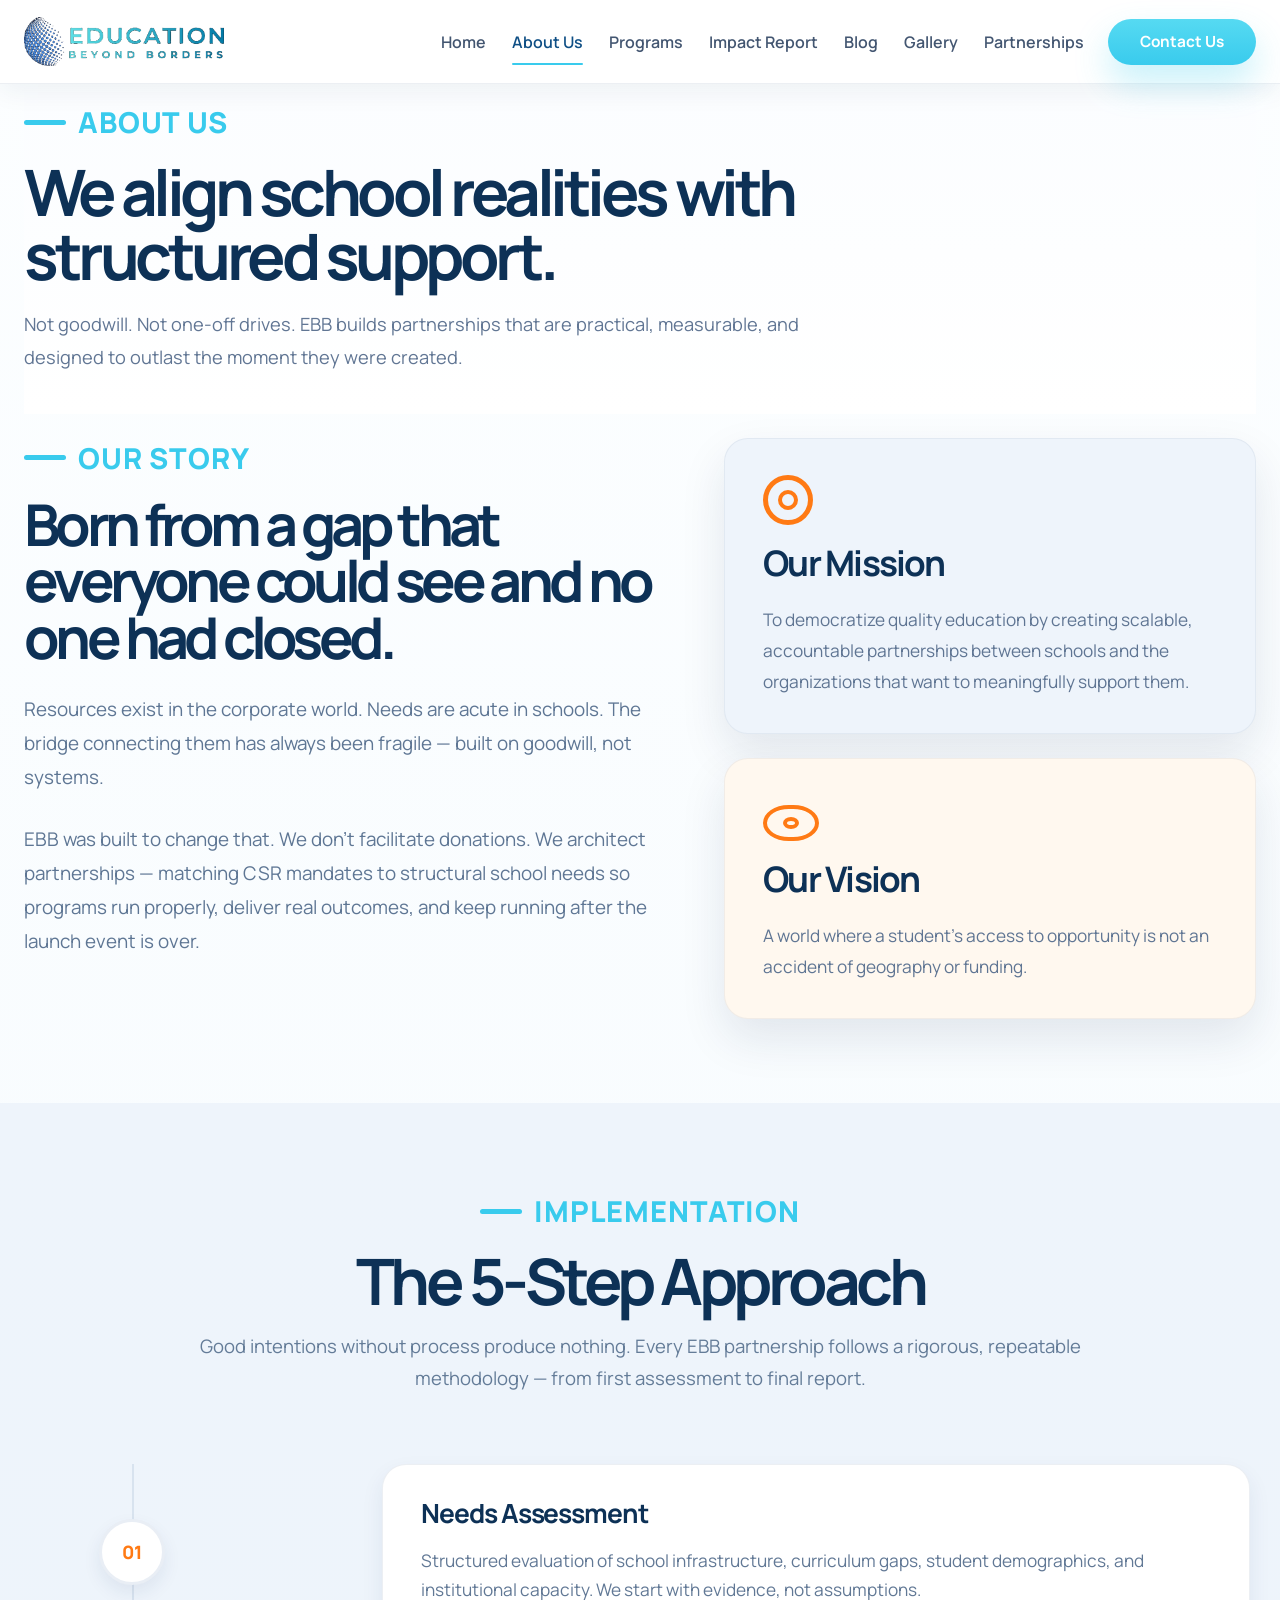
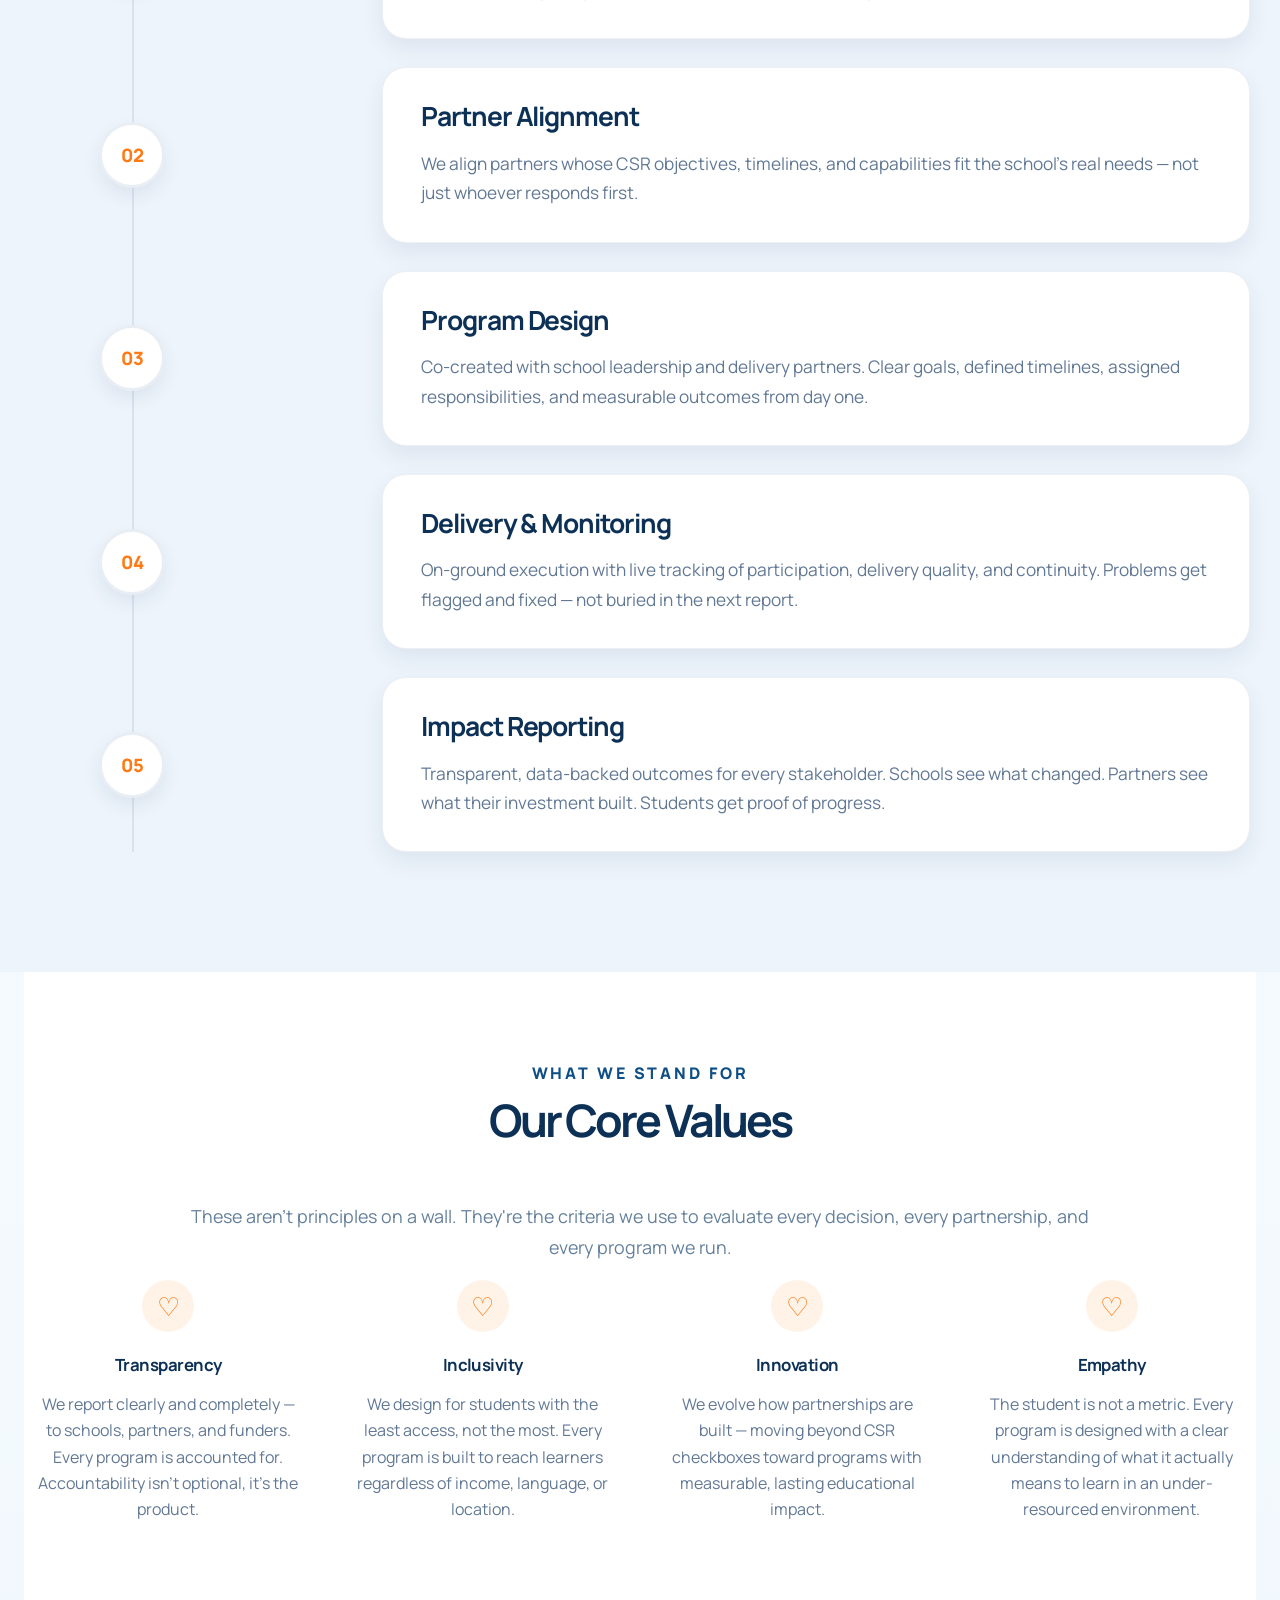
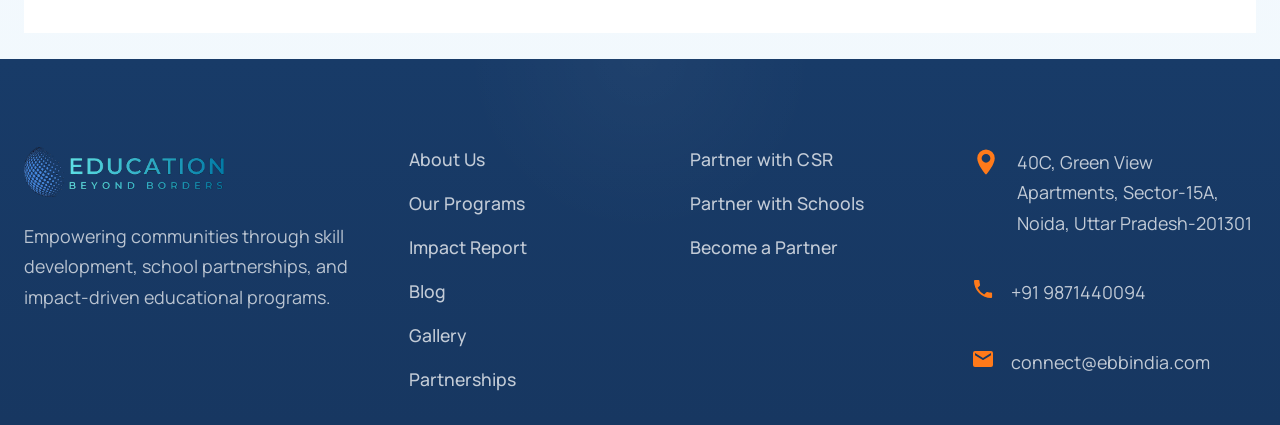
==== about.html @ a6e9b3ac "sixth changes" ====
<!DOCTYPE html>
<html lang="en">
  <head>
    <meta charset="UTF-8" />
    <meta name="viewport" content="width=device-width, initial-scale=1.0" />
    <title>About Us </title>
    <link rel="preconnect" href="https://fonts.gstatic.com" crossorigin />
    <link
      href="https://fonts.googleapis.com/css2?family=Manrope:wght@400;500;600;700;800&display=swap"
      rel="stylesheet"
    />
    <link rel="stylesheet" href="./styles.css" />
  </head>
  <body>
    <div class="page-shell">
      <header class="topbar">
        <a class="brand" href="./index.html" aria-label="Go to home">
          <div class="brand__logo" aria-label="Education Beyond Borders">
            <img class="brand__logo-image" src="./logo.png" alt="Education Beyond Borders logo" />
          </div>
        </a>

        <nav class="nav" aria-label="Main navigation">
          <a href="./index.html">Home</a>
          <a class="is-active" href="./about.html">About Us</a>
          <a href="./programs.html">Programs</a>
          <a href="./report.html">Impact Report</a>
          <a href="./blog.html">Blog</a>
          <a href="./gallery.html">Gallery</a>
          <a href="./partnerships.html">Partnerships</a>
        </nav>

        <a class="button button--primary button--small" href="./contact.html">Contact Us</a>

        <button class="menu-toggle" id="menuToggle" aria-label="Open menu">
          <span></span>
          <span></span>
          <span></span>
        </button>
      </header>

      <main>
        <section class="about-intro">
          <div class="about-intro__content">
            <div class="eyebrow">ABOUT US</div>
            <h1>We align school realities with structured support.</h1>
            <p>
              Not goodwill. Not one-off drives. EBB builds partnerships that are practical, measurable, and designed to outlast the moment they were created.
            </p>
          </div>
        </section>

        <section class="story-showcase section">
          <div class="story-showcase__grid">
            <div class="story-showcase__copy">
              <div class="eyebrow">OUR STORY</div>
              <h2>Born from a gap that everyone could see and no one had closed.</h2>
              <p>
                Resources exist in the corporate world. Needs are acute in schools. The bridge connecting them has always been fragile — built on goodwill, not systems.
              </p>
              <p>
                EBB was built to change that. We don't facilitate donations. We architect partnerships — matching CSR mandates to structural school needs so programs run properly, deliver real outcomes, and keep running after the launch event is over.
              </p>
            </div>

            <div class="story-showcase__cards">
              <article class="story-card story-card--blue">
                <div class="story-card__icon" aria-hidden="true">
                  <span></span>
                </div>
                <h3>Our Mission</h3>
                <p>
                  To democratize quality education by creating scalable, accountable partnerships between schools and the organizations that want to meaningfully support them.
                </p>
              </article>

              <article class="story-card story-card--cream">
                <div class="story-card__icon story-card__icon--eye" aria-hidden="true">
                  <span></span>
                </div>
                <h3>Our Vision</h3>
                <p>
                 A world where a student's access to opportunity is not an accident of geography or funding.
                </p>
              </article>
            </div>
          </div>
        </section>

        <section class="implementation section--soft">
          <div class="implementation__header">
            <div class="eyebrow">IMPLEMENTATION</div>
            <h2>The 5-Step Approach</h2>
            <p>
             Good intentions without process produce nothing. Every EBB partnership follows a rigorous, repeatable methodology — from first assessment to final report.
            </p>
          </div>

          <div class="implementation-timeline">
            <div class="implementation-timeline__line" aria-hidden="true"></div>

            <div class="implementation-step">
              <div class="implementation-step__marker">01</div>
              <article class="implementation-step__card">
                <h3>Needs Assessment</h3>
                <p>Structured evaluation of school infrastructure, curriculum gaps, student demographics, and institutional capacity. We start with evidence, not assumptions.</p>
              </article>
            </div>

            <div class="implementation-step">
              <div class="implementation-step__marker">02</div>
              <article class="implementation-step__card">
                <h3>Partner Alignment</h3>
                <p>We align partners whose CSR objectives, timelines, and capabilities fit the school's real needs — not just whoever responds first.</p>
              </article>
            </div>

            <div class="implementation-step">
              <div class="implementation-step__marker">03</div>
              <article class="implementation-step__card">
                <h3>Program Design</h3>
                <p>Co-created with school leadership and delivery partners. Clear goals, defined timelines, assigned responsibilities, and measurable outcomes from day one.</p>
              </article>
            </div>

            <div class="implementation-step">
              <div class="implementation-step__marker">04</div>
              <article class="implementation-step__card">
                <h3>Delivery & Monitoring</h3>
                <p>On-ground execution with live tracking of participation, delivery quality, and continuity. Problems get flagged and fixed — not buried in the next report.</p>
              </article>
            </div>

            <div class="implementation-step">
              <div class="implementation-step__marker">05</div>
              <article class="implementation-step__card">
                <h3>Impact Reporting</h3>
                <p>Transparent, data-backed outcomes for every stakeholder. Schools see what changed. Partners see what their investment built. Students get proof of progress.</p>
              </article>
            </div>
          </div>
        </section>

        <section class="core-values section">
          <div class="section-heading section-heading--center">
            <h1 class="core-values__eyebrow">What we stand for</h1>
            <h2>Our Core Values</h2>
            <p>
              These aren't principles on a wall. They're the criteria we use to evaluate every decision, every partnership, and every program we run.
            </p>
          </div>

          <div class="core-values__grid">
            <article class="core-value">
              <div class="core-value__icon">&#9825;</div>
              <h3>Transparency</h3>
              <p>We report clearly and completely — to schools, partners, and funders. Every program is accounted for. Accountability isn't optional, it's the product.</p>
            </article>
            <article class="core-value">
              <div class="core-value__icon">&#9825;</div>
              <h3>Inclusivity</h3>
              <p>We design for students with the least access, not the most. Every program is built to reach learners regardless of income, language, or location.</p>
            </article>
            <article class="core-value">
              <div class="core-value__icon">&#9825;</div>
              <h3>Innovation</h3>
              <p>We evolve how partnerships are built — moving beyond CSR checkboxes toward programs with measurable, lasting educational impact.</p>
            </article>
            <article class="core-value">
              <div class="core-value__icon">&#9825;</div>
              <h3>Empathy</h3>
              <p>The student is not a metric. Every program is designed with a clear understanding of what it actually means to learn in an under-resourced environment.</p>
            </article>
          </div>
        </section>
      </main>

      <footer class="footer">
        <div class="footer__grid">
          <div>
            <div class="brand brand--footer">
              <div class="brand__logo brand__logo--footer" aria-label="Education Beyond Borders">
                <img class="brand__logo-image brand__logo-image--footer" src="./logo.png" alt="Education Beyond Borders logo" />
              </div>
            </div>
            <p class="footer__copy">
              Empowering communities through skill development, school partnerships, and
              impact-driven educational programs.
            </p>
          </div>

          <div class="footer__links">
            <a href="./about.html">About Us</a>
            <a href="./programs.html">Our Programs</a>
            <a href="./report.html">Impact Report</a>
            <a href="./blog.html">Blog</a>
            <a href="./gallery.html">Gallery</a>
            <a href="./partnerships.html">Partnerships</a>
          </div>

          <div class="footer__links">
            <a href="./contact.html">Partner with CSR</a>
            <a href="./contact.html">Partner with Schools</a>
            <a href="./contact.html">Become a Partner</a>
          </div>

          <div class="footer__contact">
            <div class="footer__contact-item">
              <img src="./icons/location.svg" alt="" aria-hidden="true" />
              <span>40C, Green View Apartments, Sector-15A, Noida, Uttar Pradesh-201301</span>
            </div>
            <div class="footer__contact-item">
              <img src="./icons/phone.svg" alt="" aria-hidden="true" />
              <span>+91 9871440094</span>
            </div>
            <div class="footer__contact-item">
              <img src="./icons/email.svg" alt="" aria-hidden="true" />
              <span>connect@ebbindia.com</span>
            </div>
          </div>
        </div>
      </footer>
    </div>

    <script src="./script.js"></script>
  </body>
</html>
---- styles.css ----
:root {
  --navy: #0f4f85;
  --navy-deep: #072d4f;
  --navy-soft: #2f6fa4;
  --orange: #39cbed;
  --orange-deep: #169ed7;
  --surface: #ffffff;
  --surface-soft: #f1f8fd;
  --surface-muted: #e9f4fb;
  --text: #0d3156;
  --text-soft: #64809c;
  --border: rgba(15, 79, 133, 0.12);
  --shadow: 0 24px 60px rgba(7, 45, 79, 0.14);
  --radius-xl: 34px;
  --radius-lg: 26px;
  --radius-md: 18px;
  --container: min(1480px, calc(100vw - 48px));
}

* {
  box-sizing: border-box;
}

html {
  scroll-behavior: smooth;
  scroll-padding-top: 104px;
}

body {
  margin: 0;
  padding-top: 92px;
  font-family: "Manrope", sans-serif;
  color: var(--text);
  background: linear-gradient(180deg, #fcfeff 0%, #f1f8fd 100%);
}

a {
  color: inherit;
  text-decoration: none;
}

img {
  display: block;
  max-width: 100%;
}

.page-shell {
  overflow: hidden;
}

.intro-loader {
  position: fixed;
  inset: 0;
  z-index: 30;
  display: grid;
  place-items: center;
  background: black;
  transition:
    opacity 0.7s ease,
    visibility 0.7s ease;
}

.intro-loader.is-hidden {
  opacity: 0;
  visibility: hidden;
}

.intro-loader__content {
  display: grid;
  place-items: center;
}

.intro-loader__logo {
  display: flex;
  align-items: center;
  justify-content: center;
  width: min(84vw, 200px);
}

.topbar {
  position: fixed;
  top: 0;
  left: 0;
  transform: none;
  z-index: 20;
  width: 100%;
  min-height: 84px;
  padding: 0 max(24px, calc((100vw - 1480px) / 2));
  display: flex;
  align-items: center;
  justify-content: space-between;
  gap: 24px;
  background: rgba(255, 255, 255, 0.96);
  backdrop-filter: blur(14px);
  border-bottom: 1px solid rgba(24, 60, 107, 0.08);
  box-shadow: 0 8px 24px rgba(18, 44, 79, 0.06);
}

.brand {
  display: flex;
  align-items: center;
  gap: 12px;
  flex-shrink: 0;
}

.brand__logo {
  width: 200px;
  display: flex;
  align-items: center;
}

.brand__logo-image {
  width: 200px;
  height: auto;
  object-fit: contain;
}

.brand__logo-image--loader {
  width: min(80vw, 420px);
  max-width: 100%;
  filter: drop-shadow(0 18px 42px rgba(46, 124, 255, 0.16));
  animation: loaderLogo 1.6s ease-in-out infinite alternate;
}

.nav {
  display: flex;
  align-items: center;
  margin-left: auto;
  gap: 26px;
  font-weight: 600;
  color: #435671;
}

.nav a {
  position: relative;
  padding: 8px 0;
  transition:
    color 0.25s ease,
    transform 0.25s ease;
}

.nav a::after {
  content: "";
  position: absolute;
  left: 0;
  width: 100%;
  bottom: -4px;
  height: 2px;
  transform: scaleX(0);
  transform-origin: left;
  border-radius: 999px;
  background: var(--orange);
  transition: transform 0.25s ease;
}

.nav a:hover,
.nav a:focus-visible {
  color: var(--navy);
}

.nav a.is-active {
  color: var(--navy);
}

.nav a:hover::after,
.nav a:focus-visible::after,
.nav a.is-active::after {
  transform: scaleX(1);
}

.menu-toggle {
  display: none;
  width: 48px;
  height: 48px;
  padding: 0;
  border: 1px solid rgba(24, 60, 107, 0.1);
  border-radius: 14px;
  background: #fff;
}

.menu-toggle span {
  display: block;
  width: 20px;
  height: 2px;
  margin: 5px auto;
  background: var(--navy);
}

.button {
  display: inline-flex;
  align-items: center;
  justify-content: center;
  min-width: 230px;
  min-height: 70px;
  padding: 0 30px;
  border-radius: 999px;
  font-size: 1.05rem;
  font-weight: 700;
  transition:
    transform 0.25s ease,
    box-shadow 0.25s ease,
    background 0.25s ease,
    color 0.25s ease,
    border-color 0.25s ease;
}

.button:hover,
.button:focus-visible {
  transform: translateY(-2px);
}

.button--small {
  min-width: 148px;
  min-height: 46px;
  padding: 0 20px;
  font-size: 0.96rem;
}

.button--primary {
  color: #fff;
  background: linear-gradient(180deg, #56daf2, var(--orange));
  box-shadow: 0 18px 35px rgba(57, 203, 237, 0.28);
}

.button--primary:hover,
.button--primary:focus-visible {
  background: linear-gradient(180deg, #68e2f7, var(--orange-deep));
}

.button--ghost {
  color: #fff;
  border: 1px solid rgba(255, 255, 255, 0.38);
  background: rgba(255, 255, 255, 0.08);
  backdrop-filter: blur(10px);
}

.button--navy {
  color: #fff;
  background: linear-gradient(180deg, #13629f, #0a3b68);
  box-shadow: 0 18px 40px rgba(10, 59, 104, 0.2);
}

.button--outline {
  color: var(--navy);
  border: 1px solid rgba(24, 60, 107, 0.35);
  background: #fff;
}

.hero {
  position: relative;
  width: 100%;
  min-height: 590px;
  border-top: 1px solid var(--border);
}

.hero__backdrop,
.hero__overlay {
  position: absolute;
  inset: 0;
}

.hero__backdrop {
  background:
    linear-gradient(rgba(7, 17, 34, 0.38), rgba(7, 17, 34, 0.38)),
    url("https://images.unsplash.com/photo-1509062522246-3755977927d7?auto=format&fit=crop&w=1600&q=80")
      center/cover no-repeat;
  transform: scale(1.02);
}

.hero__overlay {
  background:
    linear-gradient(90deg, rgba(10, 24, 48, 0.68) 0%, rgba(10, 24, 48, 0.32) 42%, rgba(10, 24, 48, 0.12) 100%);
}

.hero__content {
  position: relative;
  z-index: 1;
  width: var(--container);
  margin: 0 auto;
  padding: 44px 0 58px;
  color: #fff;
}

.tag,
.eyebrow {
  display: inline-flex;
  align-items: center;
  gap: 12px;
  font-size: 0.98rem;
  font-weight: 800;
  letter-spacing: 0.03em;
}

.tag {
  margin-bottom: 28px;
  padding: 12px 20px;
  border-radius: 999px;
  color: #72e6ff;
  background: rgba(57, 203, 237, 0.14);
  border: 1px solid rgba(87, 214, 245, 0.34);
}

.hero h1 {
  max-width: 920px;
  margin: 0;
  font-size: clamp(3.8rem, 5vw, 6.5rem);
  line-height: 0.96;
  letter-spacing: -0.08em;
}

.hero h1 span {
  display: block;
  margin-top: 14px;
  color: var(--orange);
}

.hero__underline {
  width: min(660px, 75%);
  height: 7px;
  margin: 16px 0 26px;
  border-radius: 999px;
  background: linear-gradient(90deg, rgba(57, 203, 237, 0.95), rgba(57, 203, 237, 0.45));
}

.hero p {
  max-width: 1080px;
  margin: 0;
  font-size: clamp(1.28rem, 1.15vw, 1.5rem);
  line-height: 1.6;
  color: rgba(255, 255, 255, 0.9);
}

.hero__actions {
  display: flex;
  flex-wrap: wrap;
  gap: 18px;
  margin-top: 48px;
}

.section {
  width: var(--container);
  margin: 0 auto;
  padding: 90px 0;
}

.about {
  display: grid;
  grid-template-columns: minmax(0, 1.08fr) minmax(0, 1fr);
  gap: 80px;
  align-items: center;
}

.section__media {
  position: relative;
}

.section__media--about img {
  min-height: 550px;
  object-fit: cover;
  border-radius: 30px;
  box-shadow: var(--shadow);
}

.section__media--about::before {
  content: "";
  position: absolute;
  top: -18px;
  left: -12px;
  width: 180px;
  height: 180px;
  border-radius: 50%;
  background: radial-gradient(circle, rgba(255, 196, 73, 0.35) 0%, transparent 70%);
}

.floating-stat {
  position: absolute;
  right: -34px;
  bottom: -28px;
  display: flex;
  align-items: center;
  gap: 18px;
  min-width: 310px;
  padding: 26px 30px;
  border-radius: 24px;
  background: rgba(255, 255, 255, 0.94);
  box-shadow: 0 28px 60px rgba(15, 47, 89, 0.16);
}

.floating-stat__icon {
  width: 62px;
  height: 62px;
  display: grid;
  place-items: center;
  border-radius: 50%;
  background: var(--orange);
  color: #fff;
}

.floating-stat__icon svg,
.card__icon svg,
.cta__icon svg,
.footer__contact-item svg,
.footer__contact-item img,
.socials svg {
  width: 24px;
  height: 24px;
  fill: currentColor;
}

.footer__contact-item:first-child svg,
.footer__contact-item:first-child img {
  width: 30px;
  height: 30px;
}

.floating-stat strong {
  display: block;
  font-size: 2.35rem;
  font-weight: 800;
  letter-spacing: -0.05em;
}

.floating-stat span {
  display: block;
  font-size: 1.2rem;
  color: var(--text-soft);
  font-weight: 700;
}

.section__content h2,
.section-heading h2 {
  margin: 18px 0 24px;
  font-size: clamp(2.8rem, 3vw, 4.4rem);
  line-height: 1.05;
  letter-spacing: -0.07em;
}

.eyebrow {
  color: var(--orange);
}

.eyebrow::before {
  content: "";
  width: 42px;
  height: 5px;
  border-radius: 999px;
  background: var(--orange);
}

.section__content p,
.section-heading p,
.card p,
.footer__copy,
.footer__contact-item span {
  margin: 0;
  font-size: 1.12rem;
  line-height: 1.7;
  color: var(--text-soft);
}

.check-list {
  margin: 34px 0 28px;
  padding: 0;
  list-style: none;
  display: grid;
  gap: 22px;
}

.check-list li {
  position: relative;
  padding-left: 52px;
  font-size: 1.15rem;
  font-weight: 600;
  color: #364d6b;
}

.check-list li::before {
  content: "\2713";
  position: absolute;
  left: 0;
  top: -2px;
  width: 30px;
  height: 30px;
  display: grid;
  place-items: center;
  border-radius: 50%;
  border: 2px solid rgba(57, 203, 237, 0.85);
  color: var(--orange);
  font-size: 0.95rem;
}

.text-link {
  display: inline-flex;
  align-items: center;
  gap: 12px;
  margin-top: 8px;
  color: var(--navy);
  font-size: 1.1rem;
  font-weight: 800;
}

.text-link::after {
  content: "\2192";
  font-size: 1.35rem;
}

.section--soft {
  width: 100%;
  padding: 86px 0 96px;
  background:
    radial-gradient(circle at top left, rgba(57, 203, 237, 0.14), transparent 26%),
    radial-gradient(circle at right 18%, rgba(15, 79, 133, 0.1), transparent 24%),
    linear-gradient(180deg, #f4fbfe 0%, #eaf5fb 100%);
}

.section--soft > * {
  width: var(--container);
  margin-inline: auto;
}

.section-heading {
  max-width: 900px;
}

.section-heading--center {
  margin-inline: auto;
  text-align: center;
}

.section-heading--center .eyebrow {
  justify-content: center;
}

.pillars .section-heading {
  max-width: 980px;
}

.pillars .section-heading p {
  max-width: 860px;
  margin-inline: auto;
  font-size: 1.18rem;
}

.cards {
  display: grid;
  grid-template-columns: repeat(3, minmax(0, 1fr));
  gap: 38px;
  margin-top: 62px;
}

.card {
  position: relative;
  overflow: hidden;
  padding: 42px 40px;
  border-radius: 28px;
  background: linear-gradient(180deg, rgba(255, 255, 255, 0.98), rgba(249, 251, 255, 0.94));
  border: 1px solid rgba(24, 60, 107, 0.08);
  box-shadow: 0 28px 50px rgba(26, 56, 96, 0.08);
  transition:
    transform 0.28s ease,
    box-shadow 0.28s ease,
    border-color 0.28s ease;
}

.card::before {
  content: "";
  position: absolute;
  inset: 0 auto auto 0;
  width: 100%;
  height: 6px;
  background: linear-gradient(90deg, rgba(57, 203, 237, 0.95), rgba(15, 79, 133, 0.95));
}

.card:hover {
  transform: translateY(-8px);
  border-color: rgba(24, 60, 107, 0.14);
  box-shadow: 0 34px 70px rgba(18, 44, 79, 0.14);
}

.card__icon {
  width: 74px;
  height: 74px;
  display: grid;
  place-items: center;
  border-radius: 22px;
  margin-bottom: 30px;
  box-shadow: inset 0 0 0 1px rgba(255, 255, 255, 0.7);
}

.card__icon--blue {
  background: rgba(57, 203, 237, 0.1);
  color: #21bfe6;
}

.card__icon--orange {
  background: rgba(57, 203, 237, 0.08);
  color: var(--orange);
}

.card__icon--green {
  background: rgba(30, 155, 224, 0.1);
  color: #248dd6;
}

.card h3 {
  margin: 0 0 18px;
  font-size: 1.95rem;
  line-height: 1.1;
  letter-spacing: -0.05em;
}

.pillars .card p {
  color: #617694;
  text-wrap: pretty;
}

.blog-preview__grid {
  margin-top: 46px;
}

.blog-preview .card {
  min-height: 100%;
}

.gallery-grid {
  display: grid;
  grid-template-columns: 1.15fr 0.85fr 1fr;
  gap: 24px;
  margin-top: 54px;
}

.gallery-grid img {
  width: 100%;
  height: 320px;
  object-fit: cover;
  border-radius: 28px;
  box-shadow: var(--shadow);
}

.stats-band {
  padding: 96px 0 100px;
  color: #fff;
  background:
    radial-gradient(circle at center, rgba(255, 255, 255, 0.09) 1px, transparent 1px),
    linear-gradient(180deg, #0d4c81, #072d4f);
  background-size: 28px 28px, auto;
}

.stats-band__grid {
  width: var(--container);
  margin: 0 auto;
  display: grid;
  grid-template-columns: repeat(4, minmax(0, 1fr));
}

.stat-item {
  text-align: center;
  padding: 16px 20px;
  border-right: 1px solid rgba(255, 255, 255, 0.14);
}

.stat-item:last-child {
  border-right: 0;
}

.stat-item strong {
  display: block;
  margin-bottom: 10px;
  color: var(--orange);
  font-size: clamp(3rem, 4vw, 4.2rem);
  font-weight: 800;
  letter-spacing: -0.08em;
}

.stat-item span {
  font-size: 1.15rem;
  font-weight: 700;
  color: rgba(255, 255, 255, 0.82);
}

.cta {
  text-align: center;
}

.cta__icon {
  width: 72px;
  height: 72px;
  display: grid;
  place-items: center;
  margin: 0 auto 18px;
  border-radius: 20px;
  color: var(--orange);
}

.cta__actions {
  display: flex;
  justify-content: center;
  gap: 22px;
  margin-top: 44px;
}

.footer {
  margin-top: 26px;
  padding: 88px 0 34px;
  background:
    radial-gradient(circle at top center, rgba(255, 255, 255, 0.03), transparent 24%),
    linear-gradient(180deg, #183b68, #173761);
  color: #fff;
}

.footer__grid,
.footer__bottom {
  width: var(--container);
  margin: 0 auto;
}

.footer__grid {
  display: grid;
  grid-template-columns: 1.3fr 0.9fr 0.9fr 1.1fr;
  gap: 48px;
}

.brand--footer {
  align-items: flex-start;
}

.brand__logo-image--footer {
  width: 280px;
}

.footer__copy {
  max-width: 360px;
  margin-top: 24px;
  color: rgba(255, 255, 255, 0.7);
}

.socials {
  display: flex;
  gap: 14px;
  margin-top: 28px;
}

.socials a {
  width: 42px;
  height: 42px;
  display: grid;
  place-items: center;
  border-radius: 50%;
  background: rgba(255, 255, 255, 0.08);
  color: rgba(255, 255, 255, 0.86);
}

.footer__links {
  display: grid;
  align-content: start;
  gap: 20px;
}

.footer__links a,
.footer__bottom a {
  color: rgba(255, 255, 255, 0.74);
  font-size: 1.1rem;
  font-weight: 500;
}

.footer__contact {
  display: grid;
  gap: 26px;
}

.footer__contact-item {
  display: flex;
  gap: 16px;
  align-items: flex-start;
  color: var(--orange);
}

.footer__contact-item span {
  color: rgba(255, 255, 255, 0.74);
}

.footer__bottom {
  display: flex;
  align-items: center;
  justify-content: space-between;
  gap: 24px;
  margin-top: 56px;
  padding-top: 30px;
  border-top: 1px solid rgba(255, 255, 255, 0.08);
  color: rgba(255, 255, 255, 0.6);
  font-size: 1.05rem;
}

.footer__bottom-links {
  display: flex;
  gap: 34px;
}

.subpage-hero {
  position: relative;
  padding: 130px 0 64px;
  background:
    radial-gradient(circle at top left, rgba(57, 203, 237, 0.14), transparent 30%),
    linear-gradient(180deg, rgba(7, 45, 79, 0.96), rgba(15, 79, 133, 0.9));
  color: #fff;
}

.subpage-hero__content {
  width: var(--container);
  margin: 0 auto;
}

.subpage-hero .eyebrow {
  font-size: 1.8rem;
}

.subpage-hero h1 {
  max-width: 900px;
  margin: 18px 0 22px;
  font-size: clamp(3rem, 5vw, 5rem);
  line-height: 1.02;
  letter-spacing: -0.07em;
}

.subpage-hero p {
  max-width: 860px;
  margin: 0;
  font-size: 1.16rem;
  line-height: 1.7;
  color: rgba(255, 255, 255, 0.82);
}

.subpage-grid,
.contact-panel {
  display: grid;
  grid-template-columns: repeat(3, minmax(0, 1fr));
  gap: 32px;
}

.impact-summary {
  padding-top: 34px;
  padding-bottom: 52px;
  background: #fff;
}

.impact-summary__grid {
  width: min(var(--container), 1040px);
  margin: 0 auto;
  display: grid;
  grid-template-columns: repeat(3, minmax(0, 1fr));
  gap: 24px;
}

.impact-stat {
  min-height: 100%;
  padding: 36px 28px 32px;
  border-radius: 24px;
  display: flex;
  flex-direction: column;
  align-items: center;
  justify-content: flex-start;
  text-align: center;
  box-shadow: 0 14px 28px rgba(27, 57, 96, 0.1);
}

.impact-stat--blue {
  background: #eaf1fb;
}

.impact-stat--cream {
  background: #fbf1e2;
}

.impact-stat--green {
  background: #e7f6ef;
}

.impact-stat__icon {
  display: grid;
  place-items: center;
  width: 58px;
  height: 58px;
  margin: 0 auto 20px;
  border-radius: 18px;
  background: rgba(255, 255, 255, 0.5);
}

.impact-stat__icon svg {
  width: 30px;
  height: 30px;
  fill: none;
  stroke: currentColor;
  stroke-width: 2;
  stroke-linecap: round;
  stroke-linejoin: round;
}

.impact-stat--blue .impact-stat__icon {
  color: #2d76ef;
}

.impact-stat--cream .impact-stat__icon {
  color: #ff7a14;
}

.impact-stat--green .impact-stat__icon {
  color: #14b866;
}

.impact-stat strong {
  display: block;
  margin-bottom: 12px;
  font-size: clamp(2.4rem, 3.8vw, 3.3rem);
  line-height: 1.05;
  letter-spacing: -0.07em;
  color: #143765;
}

.impact-stat span {
  display: block;
  max-width: 24ch;
  font-size: 1.04rem;
  line-height: 1.65;
  color: #607694;
}

.impact-reports {
  padding: 88px 0 96px;
  background: linear-gradient(180deg, #eef4fb 0%, #edf3fb 100%);
}

.impact-reports__layout {
  width: var(--container);
  margin: 0 auto;
  display: grid;
  grid-template-columns: minmax(0, 1.2fr) minmax(280px, 0.62fr);
  gap: 34px;
  align-items: center;
}

.impact-reports__content h2 {
  margin: 0 0 20px;
  font-size: clamp(2.6rem, 4vw, 4rem);
  line-height: 1.04;
  letter-spacing: -0.06em;
  color: #123764;
}

.impact-reports__content p {
  max-width: 620px;
  margin: 0 0 34px;
  font-size: 1.08rem;
  line-height: 1.8;
  color: #617895;
}

.impact-report-list {
  display: grid;
  gap: 16px;
}

.impact-report-item {
  display: flex;
  align-items: center;
  justify-content: space-between;
  gap: 18px;
  padding: 22px 18px 22px 22px;
  border-radius: 18px;
  background: #fff;
  border: 1px solid rgba(24, 60, 107, 0.08);
  box-shadow: 0 10px 22px rgba(27, 57, 96, 0.08);
}

.impact-report-item h3 {
  margin: 0 0 8px;
  font-size: 1.15rem;
  line-height: 1.2;
  color: #123764;
}

.impact-report-item p {
  margin: 0;
  font-size: 0.98rem;
  line-height: 1.65;
  color: #617895;
}

.impact-report-item__tag {
  flex-shrink: 0;
  padding: 9px 14px;
  border-radius: 12px;
  border: 1px solid rgba(255, 122, 20, 0.28);
  color: #ff7a14;
  background: #fff8f1;
  font-size: 0.78rem;
  font-weight: 700;
  letter-spacing: 0.06em;
  text-transform: uppercase;
}

.impact-breakdown {
  padding: 34px 24px;
  border-radius: 24px;
  background: linear-gradient(180deg, #173c69, #112e52);
  color: #fff;
  box-shadow: 0 18px 32px rgba(17, 46, 82, 0.24);
}

.impact-breakdown h3 {
  margin: 0 0 28px;
  font-size: 1.45rem;
  line-height: 1.2;
  letter-spacing: -0.04em;
}

.impact-breakdown__item + .impact-breakdown__item {
  margin-top: 22px;
}

.impact-breakdown__row {
  display: flex;
  justify-content: space-between;
  gap: 16px;
  margin-bottom: 10px;
  font-size: 0.98rem;
}

.impact-breakdown__row span {
  color: rgba(255, 255, 255, 0.88);
}

.impact-breakdown__row strong {
  color: #ff7a14;
}

.impact-breakdown__bar {
  height: 6px;
  border-radius: 999px;
  background: rgba(255, 255, 255, 0.18);
  overflow: hidden;
}

.impact-breakdown__bar span {
  display: block;
  height: 100%;
  border-radius: inherit;
  background: linear-gradient(90deg, #ff7a14, #ff9e4d);
}

.contact-form-section {
  padding-top: 12px;
  padding-bottom: 92px;
}

.contact-form-layout {
  width: var(--container);
  margin: 0 auto;
  display: grid;
  grid-template-columns: minmax(0, 0.88fr) minmax(0, 1.12fr);
  gap: 42px;
  align-items: center;
}

.contact-form-intro {
  padding: 12px 0;
  max-width: 540px;
}

.contact-form-intro h2 {
  margin: 18px 0 18px;
  font-size: clamp(2.5rem, 4vw, 4.2rem);
  line-height: 0.98;
  letter-spacing: -0.07em;
}

.contact-form-intro p {
  margin: 0;
  max-width: 580px;
  color: #617694;
  font-size: 1.08rem;
  line-height: 1.8;
}

.contact-form-highlights {
  margin: 28px 0 0;
  padding: 0;
  list-style: none;
  display: grid;
  gap: 14px;
}

.contact-form-highlights li {
  position: relative;
  padding-left: 26px;
  color: #16345c;
  font-weight: 600;
}

.contact-form-highlights li::before {
  content: "";
  position: absolute;
  left: 0;
  top: 10px;
  width: 10px;
  height: 10px;
  border-radius: 999px;
  background: linear-gradient(135deg, #39cbed, #0f4f85);
  box-shadow: 0 0 0 5px rgba(57, 203, 237, 0.12);
}

.contact-form {
  display: grid;
  gap: 24px;
  padding: 40px;
}

.form-grid {
  display: grid;
  grid-template-columns: repeat(2, minmax(0, 1fr));
  gap: 20px;
}

.form-field {
  display: grid;
  gap: 10px;
}

.form-field span {
  font-size: 0.95rem;
  font-weight: 700;
  color: #16345c;
}

.form-field input,
.form-field textarea {
  width: 100%;
  display: block;
  border: 1px solid rgba(24, 60, 107, 0.12);
  border-radius: 18px;
  background: #f8fbff;
  padding: 16px 18px;
  font: inherit;
  color: #16345c;
  box-sizing: border-box;
  transition:
    border-color 0.25s ease,
    box-shadow 0.25s ease,
    background-color 0.25s ease;
}

.form-field textarea {
  resize: vertical;
  min-height: 150px;
}

.form-field input::placeholder,
.form-field textarea::placeholder {
  color: #8a9ab2;
}

.form-field input:focus,
.form-field textarea:focus {
  outline: none;
  border-color: rgba(15, 79, 133, 0.42);
  box-shadow: 0 0 0 4px rgba(57, 203, 237, 0.14);
  background: #ffffff;
}

.form-actions {
  display: flex;
  align-items: center;
  justify-content: space-between;
  gap: 18px;
  flex-wrap: wrap;
}

.form-status {
  margin: 0;
  font-size: 0.96rem;
  font-weight: 600;
  color: #0f4f85;
  flex: 1 1 220px;
  text-align: right;
}

.form-status.is-success {
  color: #13795b;
}

.form-status.is-error {
  color: #c63b3b;
}

.about-intro,
.story-showcase__grid,
.implementation__header,
.implementation-timeline,
.core-values__grid {
  width: var(--container);
  margin: 0 auto;
}

.about-intro {
  padding: 10px 0 40px;
  background: linear-gradient(180deg, #fbfdff 0%, #ffffff 100%);
}

.about-intro__content {
  width: var(--container);
  margin: 0 auto;
}

.about-intro .eyebrow,
.story-showcase__copy .eyebrow {
  font-size: 1.8rem;
}

.about-intro h1 {
  max-width: 950px;
  margin: 18px 0 20px;
  font-size: clamp(3.1rem, 5vw, 5rem);
  line-height: 1;
  letter-spacing: -0.07em;
}

.about-intro p {
  max-width: 780px;
  margin: 0;
  font-size: 1.14rem;
  line-height: 1.8;
  color: #617694;
}

.story-showcase {
  padding-top: 24px;
  padding-bottom: 84px;
}

.story-showcase__grid {
  display: grid;
  grid-template-columns: minmax(0, 1.1fr) minmax(380px, 0.9fr);
  gap: 50px;
  align-items: start;
}

.story-showcase__copy h2 {
  max-width: 820px;
  margin: 18px 0 28px;
  font-size: clamp(3rem, 4.5vw, 4.9rem);
  line-height: 0.98;
  letter-spacing: -0.08em;
}

.story-showcase__copy p {
  max-width: 840px;
  margin: 0 0 28px;
  font-size: 1.18rem;
  line-height: 1.8;
  color: #5e7694;
}

.story-showcase__cards {
  display: grid;
  grid-template-columns: 1fr;
  gap: 24px;
}

.story-card {
  min-height: 0;
  padding: 36px 38px;
  border-radius: 24px;
  box-shadow: 0 20px 46px rgba(18, 44, 79, 0.1);
  border: 1px solid rgba(24, 60, 107, 0.06);
}

.story-card--blue {
  background: #eef4fb;
}

.story-card--cream {
  background: #fff8ef;
}

.story-card__icon {
  position: relative;
  width: 50px;
  height: 50px;
  margin-bottom: 20px;
  border: 5px solid #ff7a14;
  border-radius: 50%;
}

.story-card__icon span,
.story-card__icon::before,
.story-card__icon::after {
  content: "";
  position: absolute;
  border-radius: 50%;
}

.story-card__icon::before {
  inset: 10px;
  border: 4px solid #ff7a14;
}

.story-card__icon span {
  inset: 22px;
  background: #ff7a14;
}

.story-card__icon--eye {
  width: 56px;
  height: 36px;
  margin-top: 10px;
  border-width: 4px;
  border-radius: 100px / 70px;
}

.story-card__icon--eye::before {
  inset: 8px 16px;
  border: 4px solid #ff7a14;
  background: transparent;
}

.story-card__icon--eye span {
  inset: 14px 24px;
  background: #ff7a14;
}

.story-card h3 {
  margin: 0 0 22px;
  font-size: 2.2rem;
  line-height: 1.05;
  letter-spacing: -0.05em;
}

.story-card p {
  margin: 0;
  font-size: 1.08rem;
  line-height: 1.8;
  color: #5f7593;
}

.implementation {
  padding-top: 88px;
  padding-bottom: 92px;
  background:
    linear-gradient(180deg, #eef4fb 0%, #edf4fb 100%);
}

.implementation__header {
  max-width: 1100px;
  text-align: center;
}

.implementation__header .eyebrow {
  justify-content: center;
  font-size: 1.8rem;
}

.implementation__header h2 {
  margin: 18px 0 18px;
  font-size: clamp(3rem, 5vw, 4.6rem);
  line-height: 1;
  letter-spacing: -0.07em;
}

.implementation__header p {
  max-width: 980px;
  margin: 0 auto;
  font-size: 1.16rem;
  line-height: 1.7;
  color: #647c98;
}

.implementation-timeline {
  position: relative;
  margin-top: 70px;
  padding-left: 220px;
  max-width: 1220px;
}

.implementation-timeline__line {
  position: absolute;
  left: 102px;
  top: 0;
  bottom: 0;
  width: 2px;
  background: #d8e3ef;
}

.implementation-step {
  position: relative;
  display: grid;
  grid-template-columns: 84px minmax(0, 1fr);
  gap: 48px;
  align-items: center;
  min-height: 150px;
  margin-bottom: 28px;
}

.implementation-step__marker {
  position: relative;
  z-index: 1;
  display: grid;
  place-items: center;
  width: 66px;
  height: 66px;
  margin-left: -151px;
  border-radius: 50%;
  border: 3px solid #e9eef5;
  background: #fff;
  color: #ff7a14;
  font-size: 1.15rem;
  font-weight: 800;
  box-shadow: 0 8px 18px rgba(27, 57, 96, 0.08);
  transition:
    background 0.25s ease,
    color 0.25s ease,
    border-color 0.25s ease,
    transform 0.25s ease,
    box-shadow 0.25s ease;
}

.implementation-step--active .implementation-step__marker {
  background: #ff7a14;
  color: #fff;
  border-color: #ff7a14;
}

.implementation-step:hover .implementation-step__marker,
.implementation-step__marker:hover {
  background: #ff7a14;
  color: #fff;
  border-color: #ff7a14;
  transform: scale(1.06);
  box-shadow: 0 14px 28px rgba(255, 122, 20, 0.22);
}

.implementation-step__card {
  padding: 34px 38px;
  border-radius: 24px;
  background: #fff;
  border: 1px solid rgba(24, 60, 107, 0.08);
  box-shadow: 0 10px 22px rgba(27, 57, 96, 0.08);
  transition:
    transform 0.25s ease,
    box-shadow 0.25s ease,
    border-color 0.25s ease;
}

.implementation-step:hover .implementation-step__card {
  transform: translateY(-2px);
  border-color: rgba(255, 122, 20, 0.18);
  box-shadow: 0 16px 32px rgba(27, 57, 96, 0.1);
}

.implementation-step__card h3 {
  margin: 0 0 18px;
  font-size: 1.65rem;
  line-height: 1.08;
  letter-spacing: -0.04em;
}

.implementation-step__card p {
  margin: 0;
  font-size: 1.08rem;
  line-height: 1.7;
  color: #617895;
}

.core-values {
  padding-top: 90px;
  padding-bottom: 92px;
  background: #fff;
}

.core-values__eyebrow {
  margin: 0 0 12px;
  font-size: 1rem;
  font-weight: 800;
  letter-spacing: 0.18em;
  text-transform: uppercase;
  color:#0f4f85;
}

.core-values .section-heading h2 {
  margin-top: 0;
  margin-bottom: 58px;
}

.core-values__grid {
  display: grid;
  grid-template-columns: repeat(4, minmax(0, 1fr));
  gap: 26px;
}

.core-value {
  text-align: center;
  padding: 18px 14px;
}

.core-value__icon {
  width: 52px;
  height: 52px;
  margin: 0 auto 24px;
  display: grid;
  place-items: center;
  border-radius: 50%;
  background: #fff3e7;
  color: #ff7a14;
  font-size: 1.6rem;
}

.core-value h3 {
  margin: 0 0 16px;
  font-size: 1.05rem;
  line-height: 1.1;
  letter-spacing: -0.03em;
}

.core-value p {
  margin: 0;
  font-size: 1rem;
  line-height: 1.65;
  color: #617895;
}

[data-reveal] {
  opacity: 0;
  transform: translateY(34px);
  transition:
    opacity 0.7s ease,
    transform 0.7s ease;
}

[data-reveal].is-visible {
  opacity: 1;
  transform: translateY(0);
}

@keyframes loaderLogo {
  from {
    opacity: 0.72;
    transform: scale(0.94);
  }
  to {
    opacity: 1;
    transform: scale(1);
  }
}

@media (max-width: 1220px) {
  :root {
    --container: min(1180px, calc(100vw - 36px));
  }

  .topbar {
    padding-inline: 18px;
  }

  .nav {
    gap: 24px;
  }

  .about {
    gap: 40px;
  }

  .story-showcase__grid,
  .story-showcase__cards,
  .core-values__grid {
    gap: 24px;
  }

  .floating-stat {
    right: 18px;
  }

  .cards,
  .footer__grid {
    gap: 24px;
  }
}

@media (max-width: 980px) {
  .topbar {
    flex-wrap: wrap;
    min-height: auto;
    padding: 16px 18px 14px;
  }

  .nav {
    order: 4;
    width: 100%;
    display: none;
    flex-direction: column;
    align-items: flex-start;
    gap: 10px;
    padding: 12px 0 4px;
  }

  .nav.is-open {
    display: flex;
  }

  .nav a {
    width: 100%;
    padding: 12px 14px;
    border-bottom: 1px solid rgba(24, 60, 107, 0.08);
  }

  .nav a::after {
    display: none;
  }

  .menu-toggle {
    display: block;
    margin-left: auto;
  }

  .topbar > .button--small {
    display: none;
  }

  .hero {
    min-height: auto;
  }

  .hero__content {
    padding: 34px 0 54px;
  }

  .hero h1 {
    font-size: clamp(3rem, 12vw, 4.8rem);
  }

  .hero__underline {
    width: min(420px, 86%);
  }

  .about,
  .story-showcase__grid,
  .story-showcase__cards,
  .cards,
  .subpage-grid,
  .impact-summary__grid,
  .impact-reports__layout,
  .contact-panel,
  .contact-form-layout,
  .core-values__grid,
  .gallery-grid,
  .stats-band__grid,
  .footer__grid {
    grid-template-columns: 1fr;
  }

  .implementation-timeline {
    padding-left: 0;
  }

  .implementation-timeline__line {
    left: 28px;
  }

  .implementation-step {
    grid-template-columns: 56px minmax(0, 1fr);
    gap: 18px;
    min-height: 0;
  }

  .implementation-step__marker {
    margin-left: 0;
    width: 56px;
    height: 56px;
  }

  .implementation-step__card {
    padding: 26px 22px;
  }

  .floating-stat {
    position: static;
    margin-top: -48px;
  }

  .cta__actions,
  .footer__bottom {
    flex-direction: column;
    align-items: flex-start;
  }

  .cta__actions {
    align-items: center;
  }

  .form-grid {
    grid-template-columns: 1fr;
  }

  .impact-report-item {
    align-items: flex-start;
    flex-direction: column;
  }

  .impact-report-item__tag {
    align-self: flex-start;
  }

  .stat-item {
    border-right: 0;
    border-bottom: 1px solid rgba(255, 255, 255, 0.14);
    padding: 24px 12px;
  }

  .stat-item:last-child {
    border-bottom: 0;
  }

  .footer__bottom-links {
    gap: 20px;
    flex-wrap: wrap;
  }
}

@media (max-width: 680px) {
  :root {
    --container: calc(100vw - 28px);
  }

  body {
    padding-top: 88px;
  }

  .brand__logo-image {
    width: 220px;
  }

  .section,
  .section--soft {
    padding-block: 68px;
  }

  .hero__content {
    padding-top: 24px;
  }

  .tag {
    margin-bottom: 18px;
  }

  .hero p,
  .section__content p,
  .section-heading p,
  .card p,
  .about-intro p,
  .story-showcase__copy p,
  .story-card p,
  .implementation-step__card p,
  .core-value p {
    font-size: 1rem;
  }

  .button {
    width: 100%;
    min-width: 0;
    min-height: 60px;
  }

  .hero__actions,
  .cta__actions,
  .about-hero__actions {
    width: 100%;
    flex-direction: column;
  }

  .story-card {
    min-height: 0;
    padding: 34px 28px;
  }

  .implementation {
    padding-top: 68px;
  }

  .implementation__header h2,
  .story-showcase__copy h2,
  .about-intro h1 {
    font-size: clamp(2.4rem, 10vw, 3.6rem);
  }

  .section__media--about img {
    min-height: 360px;
  }

  .floating-stat {
    min-width: 0;
    width: calc(100% - 20px);
    padding: 22px;
  }

  .card {
    padding: 30px 24px;
  }

  .contact-form {
    padding: 30px 24px;
  }

  .form-actions {
    align-items: stretch;
  }

  .gallery-grid {
    margin-top: 38px;
  }

  .gallery-grid img {
    height: 240px;
  }

  .card h3 {
    font-size: 1.65rem;
  }

  .impact-stat {
    padding: 28px 18px 24px;
  }

  .impact-reports {
    padding: 70px 0 78px;
  }

  .impact-breakdown {
    padding: 28px 18px;
  }

  .footer {
    padding-top: 64px;
  }
}
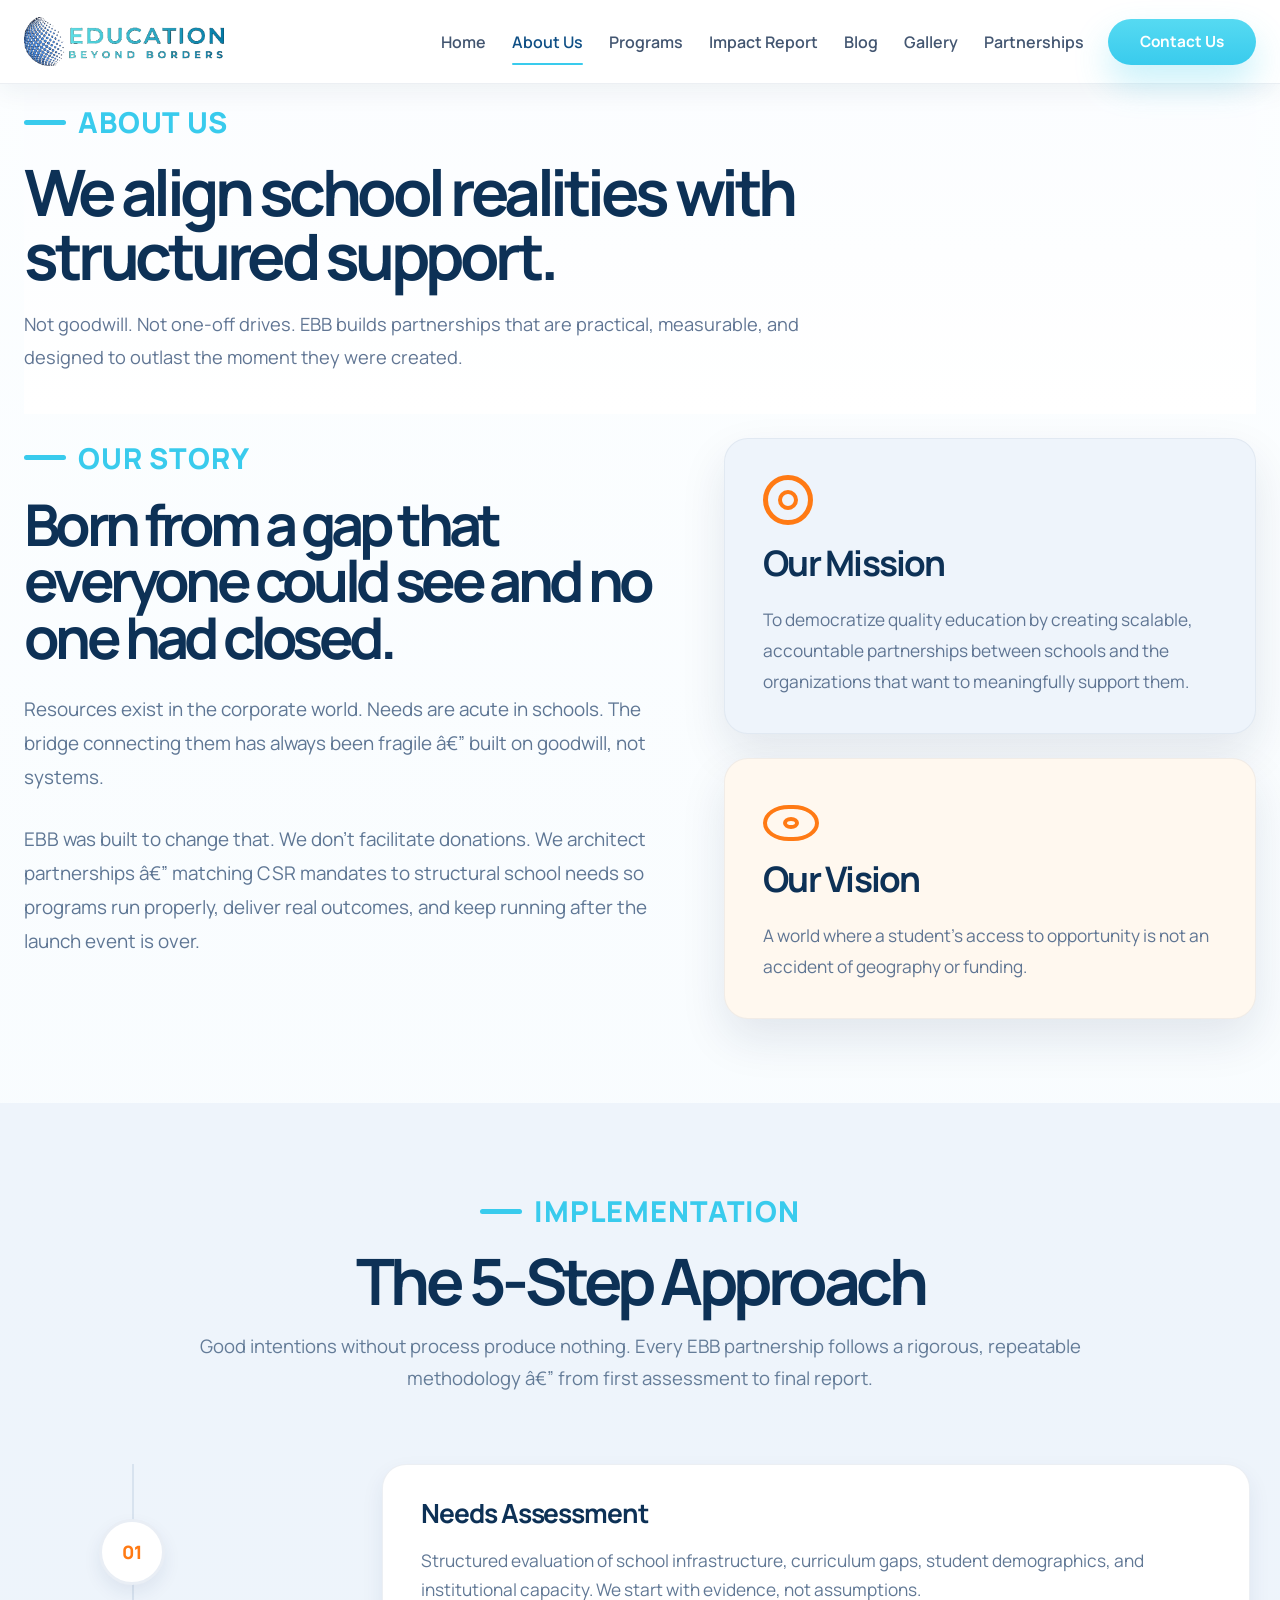
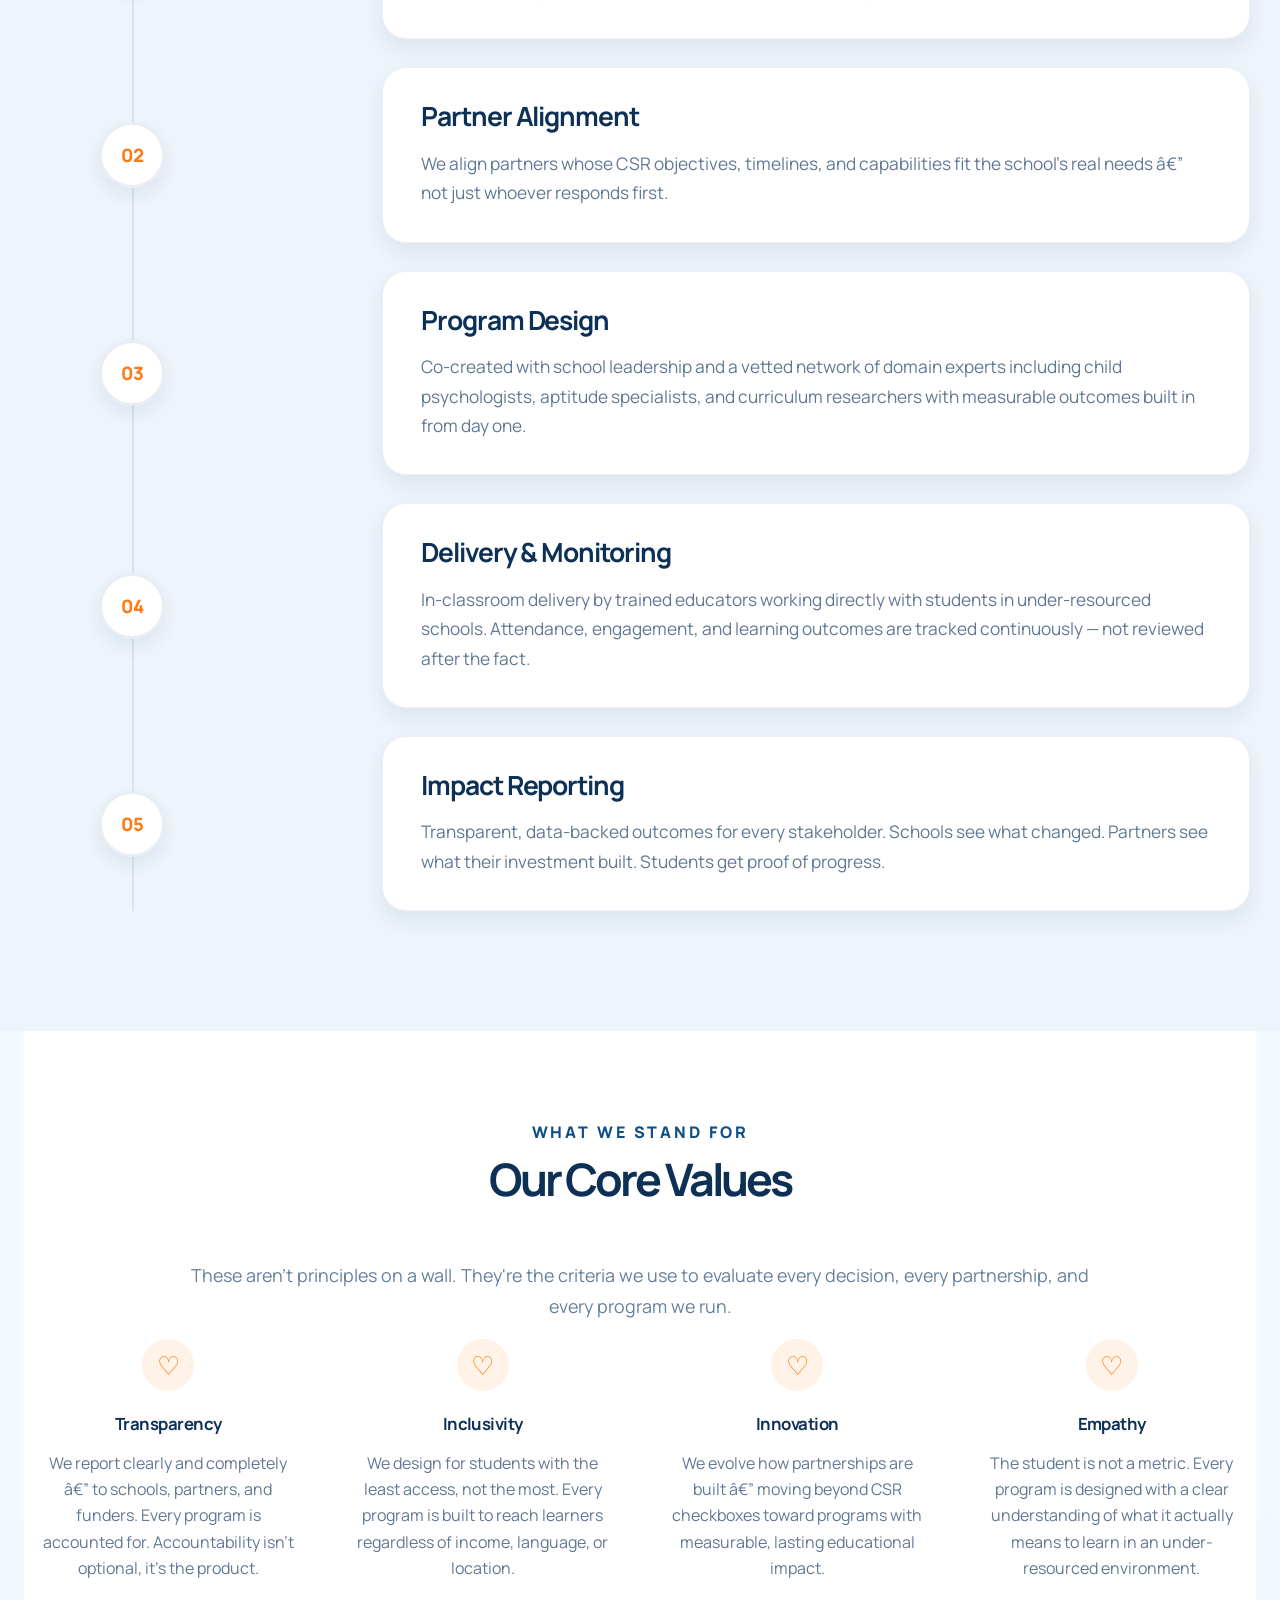
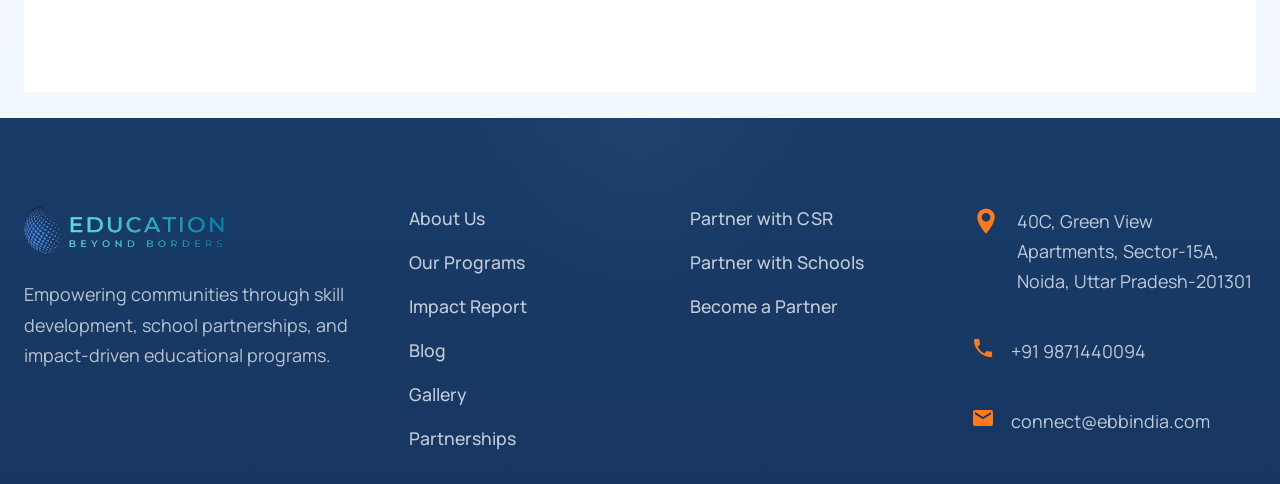
==== commit 4a0635b5: "ninth change" ====
--- a/about.html
+++ b/about.html
@@ -56,10 +56,10 @@
               <div class="eyebrow">OUR STORY</div>
               <h2>Born from a gap that everyone could see and no one had closed.</h2>
               <p>
-                Resources exist in the corporate world. Needs are acute in schools. The bridge connecting them has always been fragile — built on goodwill, not systems.
+                Resources exist in the corporate world. Needs are acute in schools. The bridge connecting them has always been fragile â€” built on goodwill, not systems.
               </p>
               <p>
-                EBB was built to change that. We don't facilitate donations. We architect partnerships — matching CSR mandates to structural school needs so programs run properly, deliver real outcomes, and keep running after the launch event is over.
+                EBB was built to change that. We don't facilitate donations. We architect partnerships â€” matching CSR mandates to structural school needs so programs run properly, deliver real outcomes, and keep running after the launch event is over.
               </p>
             </div>
 
@@ -92,7 +92,7 @@
             <div class="eyebrow">IMPLEMENTATION</div>
             <h2>The 5-Step Approach</h2>
             <p>
-             Good intentions without process produce nothing. Every EBB partnership follows a rigorous, repeatable methodology — from first assessment to final report.
+             Good intentions without process produce nothing. Every EBB partnership follows a rigorous, repeatable methodology â€” from first assessment to final report.
             </p>
           </div>
 
@@ -111,7 +111,7 @@
               <div class="implementation-step__marker">02</div>
               <article class="implementation-step__card">
                 <h3>Partner Alignment</h3>
-                <p>We align partners whose CSR objectives, timelines, and capabilities fit the school's real needs — not just whoever responds first.</p>
+                <p>We align partners whose CSR objectives, timelines, and capabilities fit the school's real needs â€” not just whoever responds first.</p>
               </article>
             </div>
 
@@ -119,7 +119,7 @@
               <div class="implementation-step__marker">03</div>
               <article class="implementation-step__card">
                 <h3>Program Design</h3>
-                <p>Co-created with school leadership and delivery partners. Clear goals, defined timelines, assigned responsibilities, and measurable outcomes from day one.</p>
+                <p>Co-created with school leadership and a vetted network of domain experts including child psychologists, aptitude specialists, and curriculum researchers with measurable outcomes built in from day one.</p>
               </article>
             </div>
 
@@ -127,7 +127,7 @@
               <div class="implementation-step__marker">04</div>
               <article class="implementation-step__card">
                 <h3>Delivery & Monitoring</h3>
-                <p>On-ground execution with live tracking of participation, delivery quality, and continuity. Problems get flagged and fixed — not buried in the next report.</p>
+                <p>In-classroom delivery by trained educators working directly with students in under-resourced schools. Attendance, engagement, and learning outcomes are tracked continuously — not reviewed after the fact.</p>
               </article>
             </div>
 
@@ -154,7 +154,7 @@
             <article class="core-value">
               <div class="core-value__icon">&#9825;</div>
               <h3>Transparency</h3>
-              <p>We report clearly and completely — to schools, partners, and funders. Every program is accounted for. Accountability isn't optional, it's the product.</p>
+              <p>We report clearly and completely â€” to schools, partners, and funders. Every program is accounted for. Accountability isn't optional, it's the product.</p>
             </article>
             <article class="core-value">
               <div class="core-value__icon">&#9825;</div>
@@ -164,7 +164,7 @@
             <article class="core-value">
               <div class="core-value__icon">&#9825;</div>
               <h3>Innovation</h3>
-              <p>We evolve how partnerships are built — moving beyond CSR checkboxes toward programs with measurable, lasting educational impact.</p>
+              <p>We evolve how partnerships are built â€” moving beyond CSR checkboxes toward programs with measurable, lasting educational impact.</p>
             </article>
             <article class="core-value">
               <div class="core-value__icon">&#9825;</div>
--- a/styles.css
+++ b/styles.css
@@ -623,18 +623,42 @@
 }
 
 .gallery-grid {
-  display: grid;
-  grid-template-columns: 1.15fr 0.85fr 1fr;
+  width: min(var(--container), 1120px);
+  margin: 54px auto 0;
+  display: grid;
+  grid-template-columns: repeat(3, minmax(0, 1fr));
   gap: 24px;
-  margin-top: 54px;
-}
-
-.gallery-grid img {
+}
+
+.gallery-card {
+  overflow: hidden;
+  border-radius: 28px;
+  box-shadow: var(--shadow);
+  background: #fff;
+}
+
+.gallery-card img {
   width: 100%;
   height: 320px;
   object-fit: cover;
-  border-radius: 28px;
-  box-shadow: var(--shadow);
+  display: block;
+  transition: transform 0.3s ease;
+}
+
+.gallery-card:hover img {
+  transform: scale(1.03);
+}
+
+@media (max-width: 980px) {
+  .gallery-grid {
+    grid-template-columns: repeat(2, minmax(0, 1fr));
+  }
+}
+
+@media (max-width: 768px) {
+  .gallery-grid {
+    grid-template-columns: 1fr;
+  }
 }
 
 .stats-band {
@@ -1815,8 +1839,8 @@
     margin-top: 38px;
   }
 
-  .gallery-grid img {
-    height: 240px;
+  .gallery-card img {
+    height: 320px;
   }
 
   .card h3 {
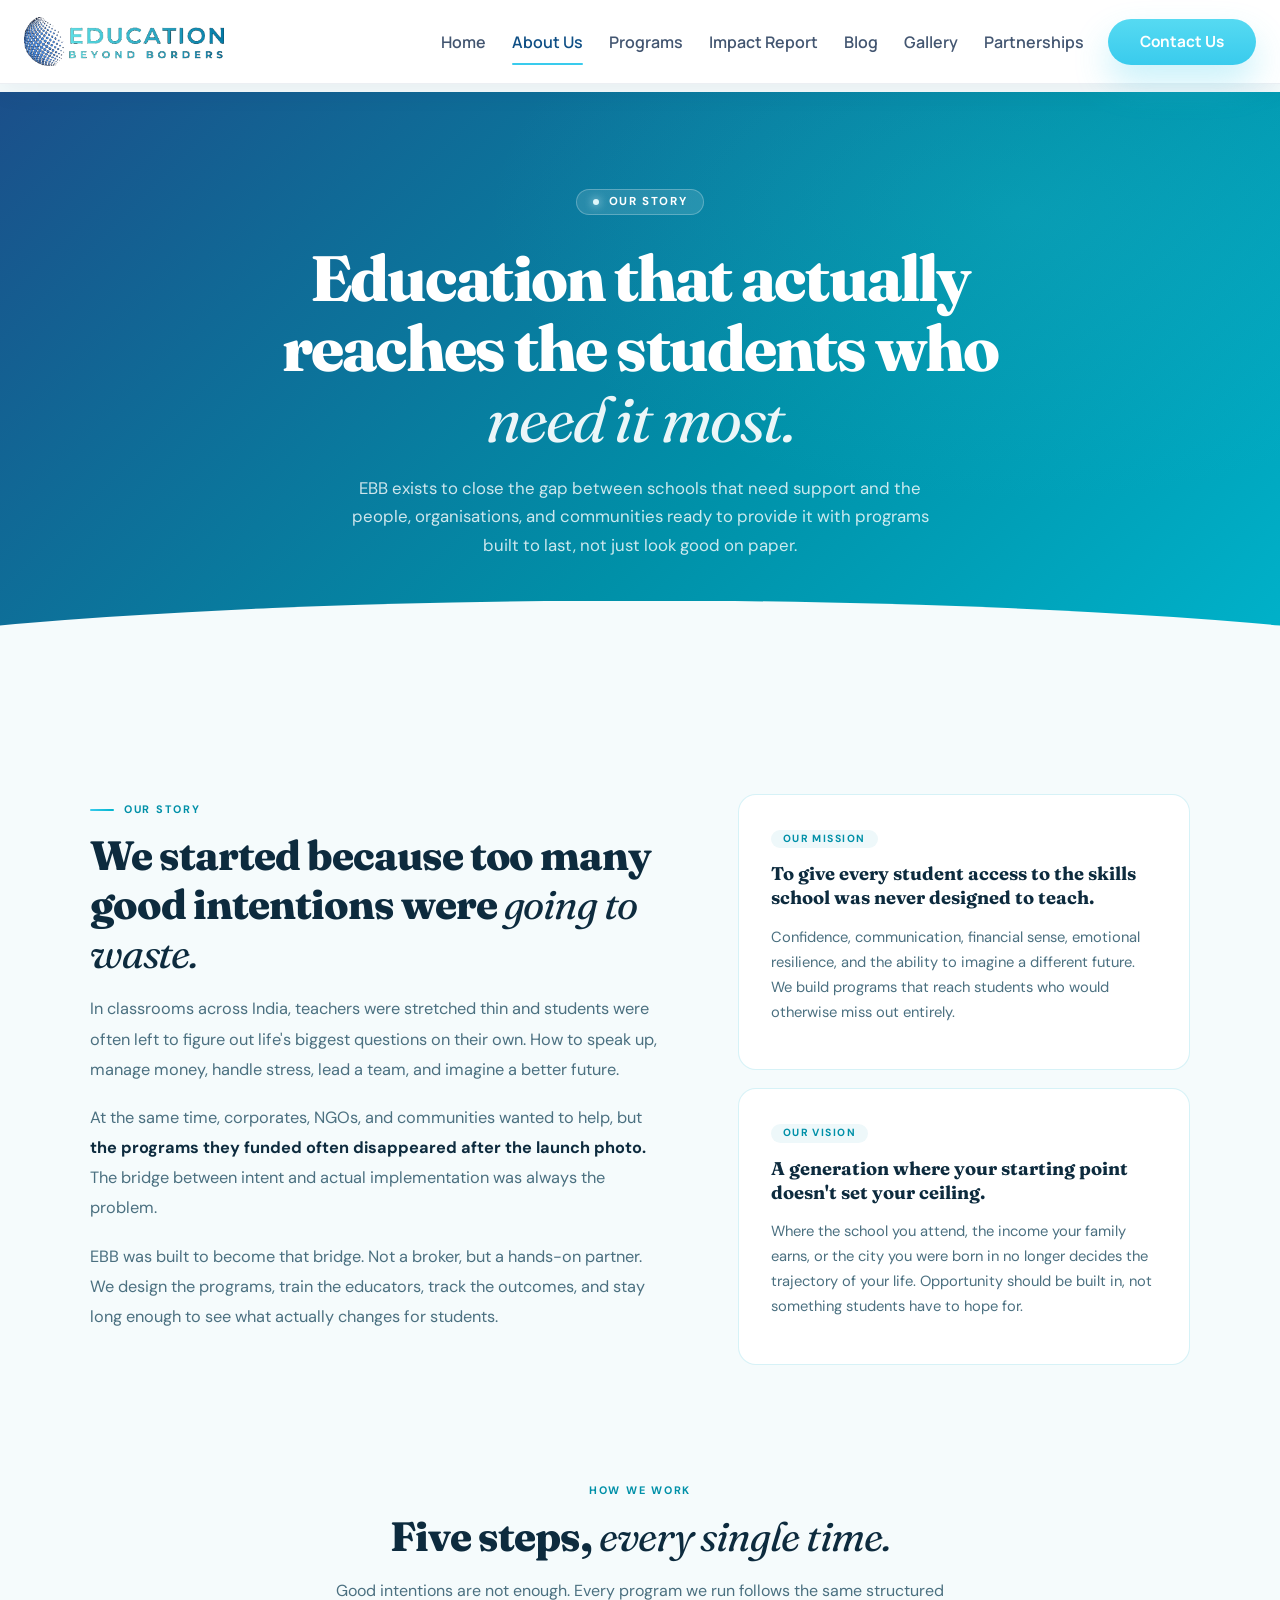
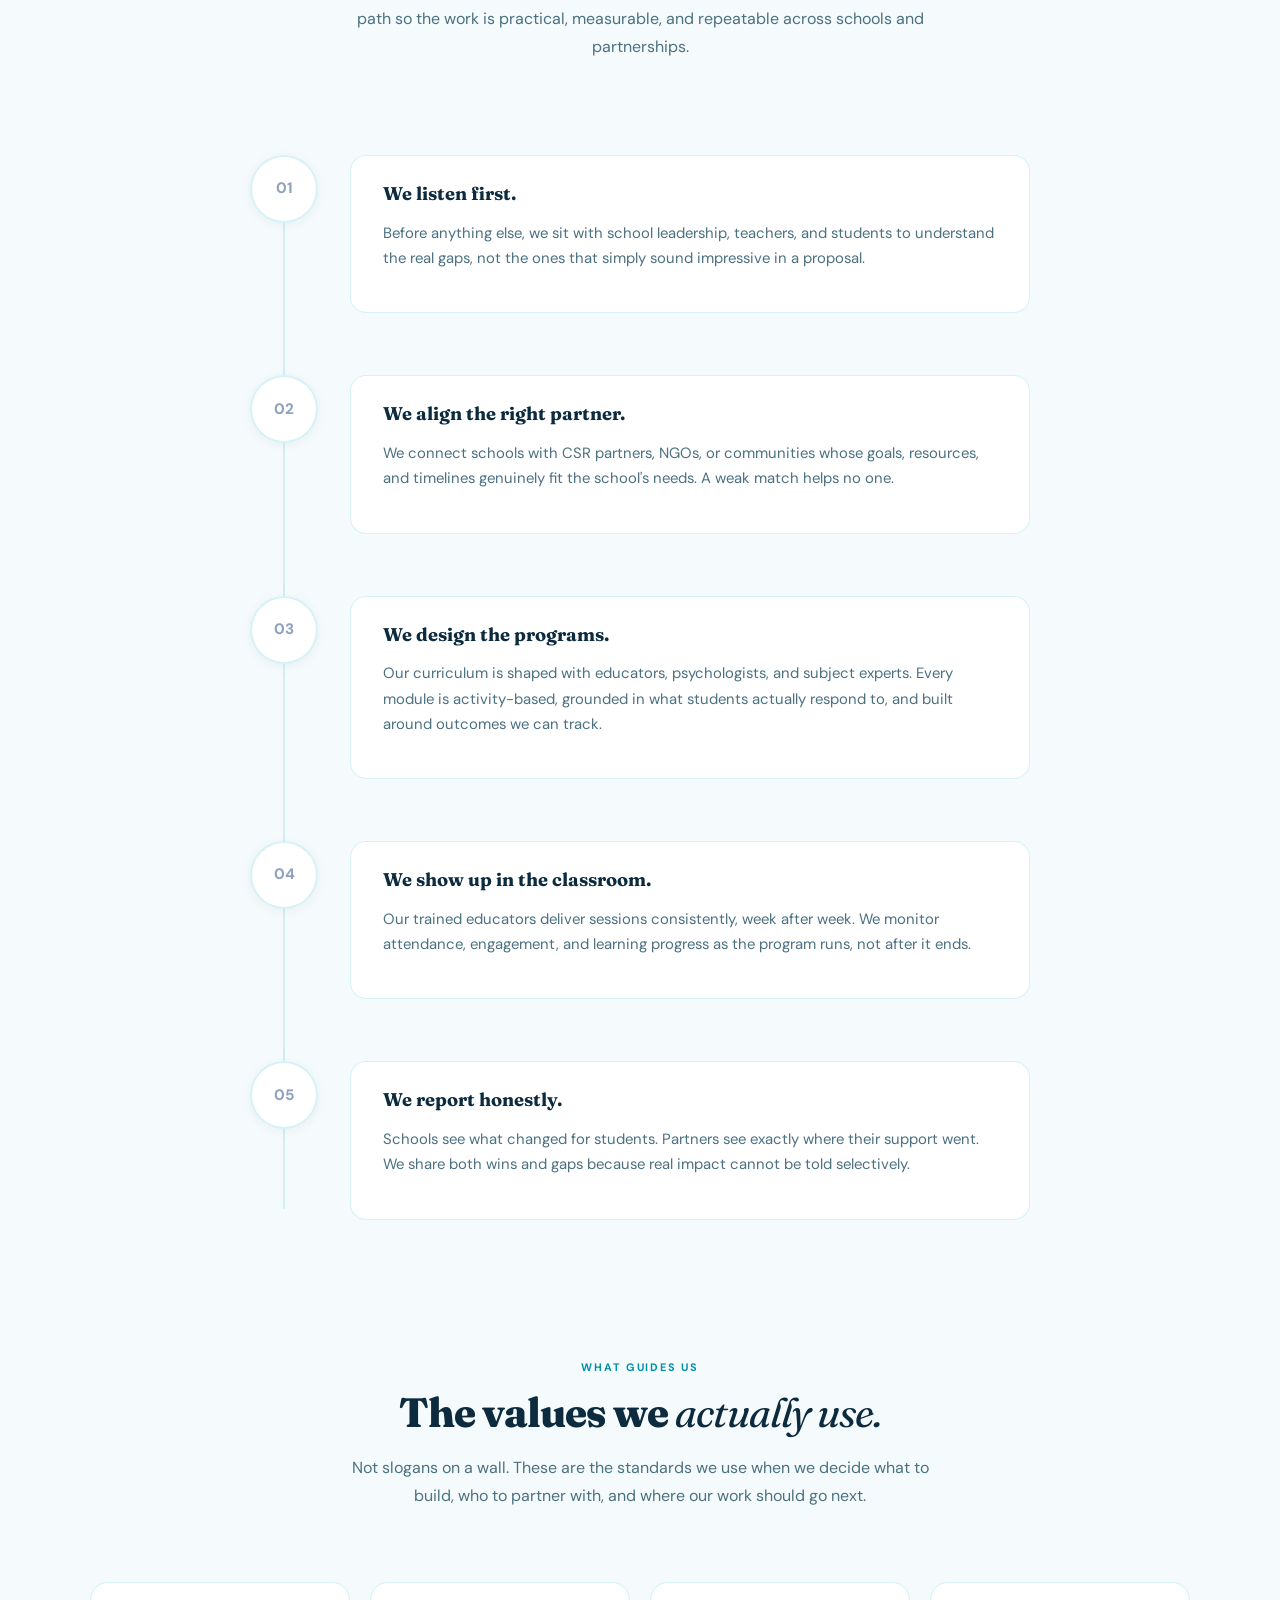
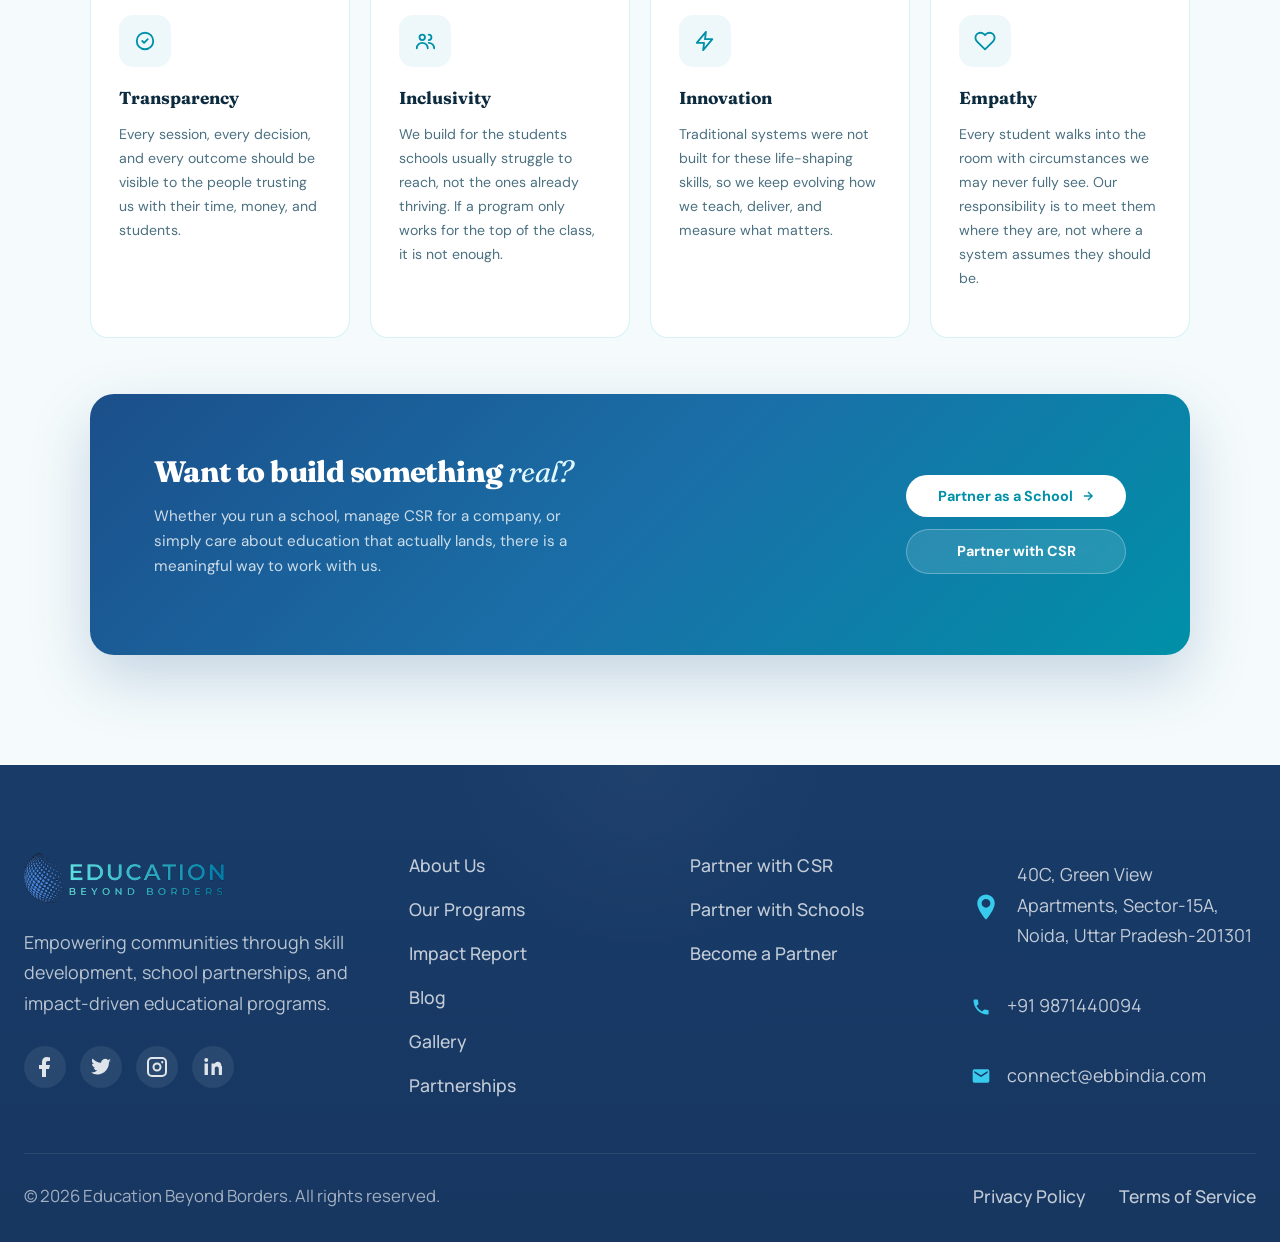
==== commit 5ca829a0: "about pages" ====
--- a/about.html
+++ b/about.html
@@ -3,20 +3,729 @@
   <head>
     <meta charset="UTF-8" />
     <meta name="viewport" content="width=device-width, initial-scale=1.0" />
-    <title>About Us </title>
+    <title>About Us | Education Beyond Borders</title>
     <link rel="preconnect" href="https://fonts.gstatic.com" crossorigin />
     <link
       href="https://fonts.googleapis.com/css2?family=Manrope:wght@400;500;600;700;800&display=swap"
       rel="stylesheet"
     />
+    <link
+      href="https://fonts.googleapis.com/css2?family=Fraunces:ital,wght@0,400;0,700;0,800;1,400&family=DM+Sans:wght@400;500;700&display=swap"
+      rel="stylesheet"
+    />
     <link rel="stylesheet" href="./styles.css" />
+    <style>
+      :root {
+        --about-teal: #00b4cc;
+        --about-teal-dark: #0090a8;
+        --about-teal-light: #e0f7fa;
+        --about-cobalt: #1b4f8a;
+        --about-cobalt-light: #e8f0f9;
+        --about-surface: #eef8fa;
+        --about-bg: #f5fbfc;
+        --about-border: rgba(0, 176, 204, 0.16);
+        --about-text: #0d2b3e;
+        --about-muted: #4b7080;
+      }
+
+      body.about-page {
+        background: var(--about-bg);
+        color: var(--about-text);
+      }
+
+      .about-page main {
+        overflow: hidden;
+      }
+
+      .about-hero {
+        position: relative;
+        padding: 96px 0 138px;
+        background: linear-gradient(
+          135deg,
+          var(--about-cobalt) 0%,
+          var(--about-teal-dark) 58%,
+          var(--about-teal) 100%
+        );
+        text-align: center;
+      }
+
+      .about-hero::before {
+        content: "";
+        position: absolute;
+        inset: 0;
+        background: radial-gradient(
+          ellipse 70% 80% at 80% 20%,
+          rgba(41, 196, 216, 0.2) 0%,
+          transparent 60%
+        );
+        pointer-events: none;
+      }
+
+      .about-hero::after {
+        content: "";
+        position: absolute;
+        bottom: -1px;
+        left: 0;
+        right: 0;
+        height: 98px;
+        background: var(--about-bg);
+        clip-path: ellipse(75% 100% at 50% 100%);
+      }
+
+      .about-hero__inner,
+      .about-wrap,
+      .about-cta-wrap {
+        width: min(1100px, calc(100vw - 48px));
+        margin: 0 auto;
+      }
+
+      .about-hero__inner {
+        position: relative;
+        z-index: 1;
+      }
+
+      .about-hero__pill {
+        display: inline-flex;
+        align-items: center;
+        gap: 10px;
+        padding: 6px 16px;
+        border-radius: 999px;
+        border: 1px solid rgba(255, 255, 255, 0.25);
+        background: rgba(255, 255, 255, 0.12);
+        color: #fff;
+        font: 700 0.72rem/1 "DM Sans", sans-serif;
+        letter-spacing: 0.14em;
+        text-transform: uppercase;
+        opacity: 0;
+        transform: translateY(12px);
+        animation: aboutSlideUp 0.7s cubic-bezier(0.2, 0.9, 0.3, 1) 0.08s forwards;
+      }
+
+      .about-hero__pill-dot {
+        width: 6px;
+        height: 6px;
+        border-radius: 50%;
+        background: #dff7fb;
+        box-shadow: 0 0 8px #dff7fb;
+      }
+
+      .about-hero h1 {
+        max-width: 820px;
+        margin: 28px auto 20px;
+        font: 800 clamp(2.4rem, 5vw, 4rem) / 1.1 "Fraunces", serif;
+        letter-spacing: -0.03em;
+        color: #fff;
+        opacity: 0;
+        transform: translateY(16px);
+        animation: aboutSlideUp 0.9s cubic-bezier(0.2, 0.9, 0.3, 1) 0.22s forwards;
+      }
+
+      .about-hero h1 .italic {
+        font-style: italic;
+        font-weight: 400;
+        color: rgba(255, 255, 255, 0.92);
+      }
+
+      .about-hero p {
+        max-width: 600px;
+        margin: 0 auto;
+        color: rgba(255, 255, 255, 0.8);
+        font: 400 1.05rem/1.7 "DM Sans", sans-serif;
+        opacity: 0;
+        transform: translateY(12px);
+        animation: aboutSlideUp 0.8s cubic-bezier(0.2, 0.9, 0.3, 1) 0.4s forwards;
+      }
+
+      .about-section {
+        padding: 96px 0 0;
+      }
+
+      .about-eyebrow {
+        display: inline-flex;
+        align-items: center;
+        gap: 10px;
+        margin-bottom: 16px;
+        color: var(--about-teal-dark);
+        font: 700 0.68rem/1 "DM Sans", sans-serif;
+        letter-spacing: 0.16em;
+        text-transform: uppercase;
+      }
+
+      .about-eyebrow::before {
+        content: "";
+        width: 24px;
+        height: 2px;
+        border-radius: 999px;
+        background: linear-gradient(90deg, #39cbed, var(--about-teal));
+      }
+
+      .about-title {
+        margin: 0 0 16px;
+        color: var(--about-text);
+        font: 800 clamp(1.9rem, 3.2vw, 2.8rem) / 1.2 "Fraunces", serif;
+        letter-spacing: -0.025em;
+      }
+
+      .about-title .italic {
+        font-style: italic;
+        font-weight: 400;
+      }
+
+      .about-sub {
+        color: var(--about-muted);
+        font: 400 1rem/1.75 "DM Sans", sans-serif;
+      }
+
+      .about-story {
+        display: grid;
+        grid-template-columns: 1.12fr 0.88fr;
+        gap: 72px;
+        align-items: start;
+      }
+
+      .about-story__copy p {
+        margin: 0 0 18px;
+        color: var(--about-muted);
+        font: 400 1.02rem/1.85 "DM Sans", sans-serif;
+      }
+
+      .about-story__copy strong {
+        color: var(--about-text);
+        font-weight: 700;
+      }
+
+      .about-story__cards {
+        display: flex;
+        flex-direction: column;
+        gap: 18px;
+      }
+
+      .about-card {
+        position: relative;
+        overflow: hidden;
+        padding: 30px 32px;
+        border: 1px solid var(--about-border);
+        border-radius: 18px;
+        background: #fff;
+        transition: transform 0.4s cubic-bezier(0.2, 0.9, 0.3, 1),
+          box-shadow 0.4s, border-color 0.3s;
+      }
+
+      .about-card::before {
+        content: "";
+        position: absolute;
+        top: 0;
+        left: 0;
+        right: 0;
+        height: 3px;
+        background: linear-gradient(90deg, #39cbed, var(--about-teal));
+        transform: scaleX(0);
+        transform-origin: left;
+        transition: transform 0.45s cubic-bezier(0.2, 0.9, 0.3, 1);
+      }
+
+      .about-card:hover {
+        transform: translateY(-4px);
+        box-shadow: 0 16px 40px rgba(0, 176, 204, 0.12);
+        border-color: rgba(0, 176, 204, 0.28);
+      }
+
+      .about-card:hover::before {
+        transform: scaleX(1);
+      }
+
+      .about-card__label {
+        display: inline-flex;
+        align-items: center;
+        gap: 8px;
+        margin-bottom: 14px;
+        padding: 4px 12px;
+        border-radius: 999px;
+        background: var(--about-surface);
+        color: var(--about-teal-dark);
+        font: 700 0.65rem/1 "DM Sans", sans-serif;
+        letter-spacing: 0.14em;
+        text-transform: uppercase;
+      }
+
+      .about-card h3 {
+        margin: 0 0 10px;
+        color: var(--about-text);
+        font: 700 1.15rem/1.3 "Fraunces", serif;
+      }
+
+      .about-card p {
+        color: var(--about-muted);
+        font: 400 0.92rem/1.7 "DM Sans", sans-serif;
+      }
+
+      .about-approach__head,
+      .about-values__head {
+        max-width: 620px;
+        margin: 0 auto 72px;
+        text-align: center;
+      }
+
+      .about-approach__head .about-eyebrow,
+      .about-values__head .about-eyebrow {
+        justify-content: center;
+      }
+
+      .about-approach__head .about-eyebrow::before,
+      .about-values__head .about-eyebrow::before {
+        display: none;
+      }
+
+      .about-approach {
+        padding-top: 112px;
+      }
+
+      .about-timeline {
+        position: relative;
+        max-width: 780px;
+        margin: 0 auto;
+        padding-left: 100px;
+      }
+
+      .about-timeline__track {
+        position: absolute;
+        left: 33px;
+        top: 33px;
+        bottom: 33px;
+        width: 2px;
+        overflow: hidden;
+        background: var(--about-border);
+      }
+
+      .about-timeline__track::before {
+        content: "";
+        position: absolute;
+        top: 0;
+        left: 0;
+        width: 100%;
+        height: var(--fill, 0%);
+        background: linear-gradient(180deg, #39cbed, var(--about-teal));
+        transition: height 0.25s ease-out;
+      }
+
+      .about-step {
+        position: relative;
+        margin-bottom: 18px;
+        padding: 22px 0;
+      }
+
+      .about-step:last-child {
+        margin-bottom: 0;
+      }
+
+      .about-step__num {
+        position: absolute;
+        top: 22px;
+        left: -100px;
+        z-index: 2;
+        display: flex;
+        align-items: center;
+        justify-content: center;
+        width: 68px;
+        height: 68px;
+        border: 2px solid var(--about-border);
+        border-radius: 50%;
+        background: #fff;
+        color: #8fa3bf;
+        font: 800 0.95rem/1 "DM Sans", sans-serif;
+        box-shadow: 0 2px 12px rgba(10, 37, 64, 0.05);
+        transition: all 0.4s cubic-bezier(0.2, 0.9, 0.3, 1);
+      }
+
+      .about-step__num::before {
+        content: "";
+        position: absolute;
+        inset: -8px;
+        z-index: -1;
+        border-radius: 50%;
+        background: linear-gradient(135deg, #39cbed, var(--about-teal));
+        opacity: 0;
+        filter: blur(12px);
+        transition: opacity 0.35s;
+      }
+
+      .about-step.active .about-step__num,
+      .about-step:hover .about-step__num {
+        border-color: transparent;
+        background: linear-gradient(135deg, #39cbed, var(--about-teal));
+        color: #fff;
+        transform: scale(1.08);
+        box-shadow: 0 12px 28px rgba(0, 176, 204, 0.28);
+      }
+
+      .about-step.active .about-step__num::before,
+      .about-step:hover .about-step__num::before {
+        opacity: 0.5;
+      }
+
+      .about-step__card {
+        position: relative;
+        overflow: hidden;
+        padding: 26px 32px;
+        border: 1px solid var(--about-border);
+        border-radius: 16px;
+        background: #fff;
+        transition: transform 0.4s cubic-bezier(0.2, 0.9, 0.3, 1),
+          box-shadow 0.4s, border-color 0.3s;
+      }
+
+      .about-step__card::before {
+        content: "";
+        position: absolute;
+        top: 0;
+        left: 0;
+        bottom: 0;
+        width: 3px;
+        background: linear-gradient(180deg, #39cbed, var(--about-teal));
+        transform: scaleY(0);
+        transform-origin: top;
+        transition: transform 0.45s cubic-bezier(0.2, 0.9, 0.3, 1);
+      }
+
+      .about-step:hover .about-step__card {
+        transform: translateX(6px);
+        box-shadow: 0 12px 32px rgba(0, 176, 204, 0.12);
+        border-color: rgba(0, 176, 204, 0.28);
+      }
+
+      .about-step:hover .about-step__card::before,
+      .about-step.active .about-step__card::before {
+        transform: scaleY(1);
+      }
+
+      .about-step__card h3 {
+        margin: 0 0 8px;
+        color: var(--about-text);
+        font: 700 1.15rem/1.3 "Fraunces", serif;
+      }
+
+      .about-step__card p {
+        color: var(--about-muted);
+        font: 400 0.93rem/1.7 "DM Sans", sans-serif;
+      }
+
+      .about-values {
+        padding: 112px 0 56px;
+      }
+
+      .about-values__grid {
+        display: grid;
+        grid-template-columns: repeat(4, 1fr);
+        gap: 20px;
+      }
+
+      .about-value {
+        position: relative;
+        overflow: hidden;
+        padding: 32px 28px;
+        border: 1px solid var(--about-border);
+        border-radius: 18px;
+        background: #fff;
+        transition: transform 0.4s cubic-bezier(0.2, 0.9, 0.3, 1),
+          box-shadow 0.4s, border-color 0.3s;
+      }
+
+      .about-value::before {
+        content: "";
+        position: absolute;
+        top: 0;
+        left: 0;
+        right: 0;
+        height: 3px;
+        background: linear-gradient(90deg, #39cbed, var(--about-teal));
+        transform: scaleX(0);
+        transform-origin: left;
+        transition: transform 0.45s cubic-bezier(0.2, 0.9, 0.3, 1);
+      }
+
+      .about-value:hover {
+        transform: translateY(-6px);
+        box-shadow: 0 16px 40px rgba(0, 176, 204, 0.14);
+        border-color: rgba(0, 176, 204, 0.28);
+      }
+
+      .about-value:hover::before {
+        transform: scaleX(1);
+      }
+
+      .about-value__icon {
+        display: flex;
+        align-items: center;
+        justify-content: center;
+        width: 52px;
+        height: 52px;
+        margin-bottom: 20px;
+        border-radius: 14px;
+        background: var(--about-surface);
+        transition: all 0.4s cubic-bezier(0.2, 0.9, 0.3, 1);
+      }
+
+      .about-value:hover .about-value__icon {
+        background: linear-gradient(135deg, #39cbed, var(--about-teal));
+        transform: rotate(-5deg) scale(1.08);
+      }
+
+      .about-value__icon svg {
+        width: 22px;
+        height: 22px;
+        fill: none;
+        stroke: var(--about-teal-dark);
+        stroke-width: 2;
+        stroke-linecap: round;
+        stroke-linejoin: round;
+        transition: stroke 0.3s;
+      }
+
+      .about-value:hover .about-value__icon svg {
+        stroke: #fff;
+      }
+
+      .about-value h3 {
+        margin: 0 0 10px;
+        color: var(--about-text);
+        font: 700 1.08rem/1.3 "Fraunces", serif;
+      }
+
+      .about-value p {
+        color: var(--about-muted);
+        font: 400 0.88rem/1.7 "DM Sans", sans-serif;
+      }
+
+      .about-cta-wrap {
+        padding: 0 0 84px;
+      }
+
+      .about-cta {
+        position: relative;
+        overflow: hidden;
+        display: flex;
+        align-items: center;
+        justify-content: space-between;
+        gap: 48px;
+        padding: 60px 64px;
+        border-radius: 24px;
+        background: linear-gradient(
+          135deg,
+          var(--about-cobalt) 0%,
+          #1a6fa8 50%,
+          var(--about-teal-dark) 100%
+        );
+        box-shadow: 0 24px 60px rgba(27, 79, 138, 0.22);
+      }
+
+      .about-cta__content {
+        position: relative;
+        z-index: 1;
+      }
+
+      .about-cta h2 {
+        margin: 0 0 12px;
+        color: #fff;
+        font: 800 1.85rem/1.2 "Fraunces", serif;
+        letter-spacing: -0.02em;
+      }
+
+      .about-cta h2 .italic {
+        font-style: italic;
+        font-weight: 400;
+        color: #dff7fb;
+      }
+
+      .about-cta p {
+        max-width: 430px;
+        color: rgba(255, 255, 255, 0.78);
+        font: 400 0.95rem/1.65 "DM Sans", sans-serif;
+      }
+
+      .about-cta__buttons {
+        position: relative;
+        z-index: 1;
+        display: flex;
+        flex-direction: column;
+        gap: 12px;
+        min-width: 220px;
+        flex-shrink: 0;
+      }
+
+      .about-btn-solid,
+      .about-btn-ghost {
+        display: inline-flex;
+        align-items: center;
+        justify-content: center;
+        gap: 8px;
+        padding: 14px 28px;
+        border-radius: 999px;
+        font: 700 0.9rem/1 "DM Sans", sans-serif;
+        text-align: center;
+        transition: all 0.2s cubic-bezier(0.2, 0.9, 0.3, 1);
+      }
+
+      .about-btn-solid {
+        background: #fff;
+        color: var(--about-teal-dark);
+      }
+
+      .about-btn-solid:hover {
+        transform: translateY(-2px);
+        box-shadow: 0 8px 24px rgba(0, 0, 0, 0.16);
+      }
+
+      .about-btn-solid svg {
+        width: 14px;
+        height: 14px;
+        fill: none;
+        stroke: var(--about-teal-dark);
+        stroke-width: 2.5;
+        transition: transform 0.2s;
+      }
+
+      .about-btn-solid:hover svg {
+        transform: translateX(3px);
+      }
+
+      .about-btn-ghost {
+        border: 1px solid rgba(255, 255, 255, 0.28);
+        background: rgba(255, 255, 255, 0.12);
+        color: #fff;
+        backdrop-filter: blur(10px);
+      }
+
+      .about-btn-ghost:hover {
+        transform: translateY(-2px);
+        background: rgba(255, 255, 255, 0.22);
+      }
+
+      .about-reveal {
+        opacity: 0;
+        transform: translateY(24px);
+        transition: opacity 0.8s cubic-bezier(0.2, 0.9, 0.3, 1),
+          transform 0.8s cubic-bezier(0.2, 0.9, 0.3, 1);
+      }
+
+      .about-reveal.is-visible {
+        opacity: 1;
+        transform: translateY(0);
+      }
+
+      .about-reveal-stagger > * {
+        opacity: 0;
+        transform: translateY(20px);
+        transition: opacity 0.7s cubic-bezier(0.2, 0.9, 0.3, 1),
+          transform 0.7s cubic-bezier(0.2, 0.9, 0.3, 1);
+      }
+
+      .about-reveal-stagger.is-visible > *:nth-child(1) {
+        opacity: 1;
+        transform: translateY(0);
+        transition-delay: 0.05s;
+      }
+
+      .about-reveal-stagger.is-visible > *:nth-child(2) {
+        opacity: 1;
+        transform: translateY(0);
+        transition-delay: 0.15s;
+      }
+
+      .about-reveal-stagger.is-visible > *:nth-child(3) {
+        opacity: 1;
+        transform: translateY(0);
+        transition-delay: 0.25s;
+      }
+
+      .about-reveal-stagger.is-visible > *:nth-child(4) {
+        opacity: 1;
+        transform: translateY(0);
+        transition-delay: 0.35s;
+      }
+
+      @keyframes aboutSlideUp {
+        to {
+          opacity: 1;
+          transform: translateY(0);
+        }
+      }
+
+      @media (max-width: 980px) {
+        .about-values__grid {
+          grid-template-columns: repeat(2, 1fr);
+        }
+      }
+
+      @media (max-width: 768px) {
+        .about-hero {
+          padding: 78px 0 126px;
+        }
+
+        .about-hero__inner,
+        .about-wrap,
+        .about-cta-wrap {
+          width: min(1100px, calc(100vw - 40px));
+        }
+
+        .about-section {
+          padding-top: 76px;
+        }
+
+        .about-story {
+          grid-template-columns: 1fr;
+          gap: 40px;
+        }
+
+        .about-approach {
+          padding-top: 88px;
+        }
+
+        .about-timeline {
+          padding-left: 76px;
+        }
+
+        .about-timeline__track {
+          left: 28px;
+        }
+
+        .about-step__num {
+          left: -76px;
+          width: 56px;
+          height: 56px;
+          font-size: 0.85rem;
+        }
+
+        .about-values {
+          padding: 88px 0 48px;
+        }
+
+        .about-values__grid {
+          grid-template-columns: 1fr;
+        }
+
+        .about-cta {
+          flex-direction: column;
+          align-items: flex-start;
+          padding: 40px 32px;
+        }
+
+        .about-cta__buttons {
+          width: 100%;
+          min-width: 0;
+        }
+      }
+    </style>
   </head>
-  <body>
+  <body class="about-page">
     <div class="page-shell">
       <header class="topbar">
         <a class="brand" href="./index.html" aria-label="Go to home">
           <div class="brand__logo" aria-label="Education Beyond Borders">
-            <img class="brand__logo-image" src="./logo.png" alt="Education Beyond Borders logo" />
+            <img
+              class="brand__logo-image"
+              src="./logo.png"
+              alt="Education Beyond Borders logo"
+            />
           </div>
         </a>
 
@@ -30,7 +739,9 @@
           <a href="./partnerships.html">Partnerships</a>
         </nav>
 
-        <a class="button button--primary button--small" href="./contact.html">Contact Us</a>
+        <a class="button button--primary button--small" href="./contact.html"
+          >Contact Us</a
+        >
 
         <button class="menu-toggle" id="menuToggle" aria-label="Open menu">
           <span></span>
@@ -40,153 +751,325 @@
       </header>
 
       <main>
-        <section class="about-intro">
-          <div class="about-intro__content">
-            <div class="eyebrow">ABOUT US</div>
-            <h1>We align school realities with structured support.</h1>
+        <section class="about-hero">
+          <div class="about-hero__inner">
+            <div class="about-hero__pill">
+              <span class="about-hero__pill-dot"></span>
+              Our Story
+            </div>
+            <h1>
+              Education that actually reaches the students who
+              <span class="italic">need it most.</span>
+            </h1>
             <p>
-              Not goodwill. Not one-off drives. EBB builds partnerships that are practical, measurable, and designed to outlast the moment they were created.
+              EBB exists to close the gap between schools that need support and
+              the people, organisations, and communities ready to provide it
+              with programs built to last, not just look good on paper.
             </p>
           </div>
         </section>
 
-        <section class="story-showcase section">
-          <div class="story-showcase__grid">
-            <div class="story-showcase__copy">
-              <div class="eyebrow">OUR STORY</div>
-              <h2>Born from a gap that everyone could see and no one had closed.</h2>
-              <p>
-                Resources exist in the corporate world. Needs are acute in schools. The bridge connecting them has always been fragile â€” built on goodwill, not systems.
+        <section class="about-section">
+          <div class="about-wrap">
+            <div class="about-story">
+              <div class="about-story__copy about-reveal">
+                <div class="about-eyebrow">Our Story</div>
+                <h2 class="about-title">
+                  We started because too many good intentions were
+                  <span class="italic">going to waste.</span>
+                </h2>
+                <p>
+                  In classrooms across India, teachers were stretched thin and
+                  students were often left to figure out life's biggest
+                  questions on their own. How to speak up, manage money, handle
+                  stress, lead a team, and imagine a better future.
+                </p>
+                <p>
+                  At the same time, corporates, NGOs, and communities wanted to
+                  help, but
+                  <strong>
+                    the programs they funded often disappeared after the launch
+                    photo.
+                  </strong>
+                  The bridge between intent and actual implementation was always
+                  the problem.
+                </p>
+                <p>
+                  EBB was built to become that bridge. Not a broker, but a
+                  hands-on partner. We design the programs, train the educators,
+                  track the outcomes, and stay long enough to see what actually
+                  changes for students.
+                </p>
+              </div>
+
+              <div class="about-story__cards about-reveal-stagger">
+                <article class="about-card">
+                  <div class="about-card__label">Our Mission</div>
+                  <h3>
+                    To give every student access to the skills school was never
+                    designed to teach.
+                  </h3>
+                  <p>
+                    Confidence, communication, financial sense, emotional
+                    resilience, and the ability to imagine a different future.
+                    We build programs that reach students who would otherwise
+                    miss out entirely.
+                  </p>
+                </article>
+
+                <article class="about-card">
+                  <div class="about-card__label">Our Vision</div>
+                  <h3>
+                    A generation where your starting point doesn't set your
+                    ceiling.
+                  </h3>
+                  <p>
+                    Where the school you attend, the income your family earns,
+                    or the city you were born in no longer decides the
+                    trajectory of your life. Opportunity should be built in, not
+                    something students have to hope for.
+                  </p>
+                </article>
+              </div>
+            </div>
+          </div>
+        </section>
+
+        <section class="about-approach">
+          <div class="about-wrap">
+            <div class="about-approach__head about-reveal">
+              <div class="about-eyebrow">How We Work</div>
+              <h2 class="about-title">
+                Five steps, <span class="italic">every single time.</span>
+              </h2>
+              <p class="about-sub">
+                Good intentions are not enough. Every program we run follows the
+                same structured path so the work is practical, measurable, and
+                repeatable across schools and partnerships.
               </p>
-              <p>
-                EBB was built to change that. We don't facilitate donations. We architect partnerships â€” matching CSR mandates to structural school needs so programs run properly, deliver real outcomes, and keep running after the launch event is over.
+            </div>
+
+            <div class="about-timeline" id="aboutTimeline">
+              <div class="about-timeline__track" id="aboutTimelineTrack"></div>
+
+              <div class="about-step">
+                <div class="about-step__num">01</div>
+                <article class="about-step__card">
+                  <h3>We listen first.</h3>
+                  <p>
+                    Before anything else, we sit with school leadership,
+                    teachers, and students to understand the real gaps, not the
+                    ones that simply sound impressive in a proposal.
+                  </p>
+                </article>
+              </div>
+
+              <div class="about-step">
+                <div class="about-step__num">02</div>
+                <article class="about-step__card">
+                  <h3>We align the right partner.</h3>
+                  <p>
+                    We connect schools with CSR partners, NGOs, or communities
+                    whose goals, resources, and timelines genuinely fit the
+                    school's needs. A weak match helps no one.
+                  </p>
+                </article>
+              </div>
+
+              <div class="about-step">
+                <div class="about-step__num">03</div>
+                <article class="about-step__card">
+                  <h3>We design the programs.</h3>
+                  <p>
+                    Our curriculum is shaped with educators, psychologists, and
+                    subject experts. Every module is activity-based, grounded in
+                    what students actually respond to, and built around outcomes
+                    we can track.
+                  </p>
+                </article>
+              </div>
+
+              <div class="about-step">
+                <div class="about-step__num">04</div>
+                <article class="about-step__card">
+                  <h3>We show up in the classroom.</h3>
+                  <p>
+                    Our trained educators deliver sessions consistently,
+                    week after week. We monitor attendance, engagement, and
+                    learning progress as the program runs, not after it ends.
+                  </p>
+                </article>
+              </div>
+
+              <div class="about-step">
+                <div class="about-step__num">05</div>
+                <article class="about-step__card">
+                  <h3>We report honestly.</h3>
+                  <p>
+                    Schools see what changed for students. Partners see exactly
+                    where their support went. We share both wins and gaps
+                    because real impact cannot be told selectively.
+                  </p>
+                </article>
+              </div>
+            </div>
+          </div>
+        </section>
+
+        <section class="about-values">
+          <div class="about-wrap">
+            <div class="about-values__head about-reveal">
+              <div class="about-eyebrow">What Guides Us</div>
+              <h2 class="about-title">
+                The values we <span class="italic">actually use.</span>
+              </h2>
+              <p class="about-sub">
+                Not slogans on a wall. These are the standards we use when we
+                decide what to build, who to partner with, and where our work
+                should go next.
               </p>
             </div>
 
-            <div class="story-showcase__cards">
-              <article class="story-card story-card--blue">
-                <div class="story-card__icon" aria-hidden="true">
-                  <span></span>
+            <div class="about-values__grid about-reveal-stagger">
+              <article class="about-value">
+                <div class="about-value__icon">
+                  <svg viewBox="0 0 24 24">
+                    <circle cx="12" cy="12" r="9"></circle>
+                    <path d="M9 12l2 2 4-4"></path>
+                  </svg>
                 </div>
-                <h3>Our Mission</h3>
+                <h3>Transparency</h3>
                 <p>
-                  To democratize quality education by creating scalable, accountable partnerships between schools and the organizations that want to meaningfully support them.
+                  Every session, every decision, and every outcome should be
+                  visible to the people trusting us with their time, money, and
+                  students.
                 </p>
               </article>
 
-              <article class="story-card story-card--cream">
-                <div class="story-card__icon story-card__icon--eye" aria-hidden="true">
-                  <span></span>
+              <article class="about-value">
+                <div class="about-value__icon">
+                  <svg viewBox="0 0 24 24">
+                    <circle cx="9" cy="8" r="3"></circle>
+                    <path d="M16 11c1.657 0 3-1.343 3-3s-1.343-3-3-3"></path>
+                    <path d="M3 20c0-3.314 2.686-6 6-6s6 2.686 6 6"></path>
+                    <path d="M16 14c3.314 0 6 2.686 6 6"></path>
+                  </svg>
                 </div>
-                <h3>Our Vision</h3>
+                <h3>Inclusivity</h3>
                 <p>
-                 A world where a student's access to opportunity is not an accident of geography or funding.
+                  We build for the students schools usually struggle to reach,
+                  not the ones already thriving. If a program only works for the
+                  top of the class, it is not enough.
                 </p>
               </article>
+
+              <article class="about-value">
+                <div class="about-value__icon">
+                  <svg viewBox="0 0 24 24">
+                    <path d="M13 2L3 14h8l-1 8 10-12h-8l1-8z"></path>
+                  </svg>
+                </div>
+                <h3>Innovation</h3>
+                <p>
+                  Traditional systems were not built for these life-shaping
+                  skills, so we keep evolving how we teach, deliver, and measure
+                  what matters.
+                </p>
+              </article>
+
+              <article class="about-value">
+                <div class="about-value__icon">
+                  <svg viewBox="0 0 24 24">
+                    <path
+                      d="M20.84 4.61a5.5 5.5 0 00-7.78 0L12 5.67l-1.06-1.06a5.5 5.5 0 00-7.78 7.78l1.06 1.06L12 21.23l7.78-7.78 1.06-1.06a5.5 5.5 0 000-7.78z"
+                    ></path>
+                  </svg>
+                </div>
+                <h3>Empathy</h3>
+                <p>
+                  Every student walks into the room with circumstances we may
+                  never fully see. Our responsibility is to meet them where they
+                  are, not where a system assumes they should be.
+                </p>
+              </article>
             </div>
           </div>
         </section>
 
-        <section class="implementation section--soft">
-          <div class="implementation__header">
-            <div class="eyebrow">IMPLEMENTATION</div>
-            <h2>The 5-Step Approach</h2>
-            <p>
-             Good intentions without process produce nothing. Every EBB partnership follows a rigorous, repeatable methodology â€” from first assessment to final report.
-            </p>
+        <div class="about-cta-wrap">
+          <div class="about-cta about-reveal">
+            <div class="about-cta__content">
+              <h2>Want to build something <span class="italic">real?</span></h2>
+              <p>
+                Whether you run a school, manage CSR for a company, or simply
+                care about education that actually lands, there is a meaningful
+                way to work with us.
+              </p>
+            </div>
+            <div class="about-cta__buttons">
+              <a href="./contact.html" class="about-btn-solid"
+                >Partner as a School
+                <svg viewBox="0 0 24 24">
+                  <path d="M5 12h14M12 5l7 7-7 7"></path>
+                </svg>
+              </a>
+              <a href="./contact.html" class="about-btn-ghost"
+                >Partner with CSR</a
+              >
+            </div>
           </div>
-
-          <div class="implementation-timeline">
-            <div class="implementation-timeline__line" aria-hidden="true"></div>
-
-            <div class="implementation-step">
-              <div class="implementation-step__marker">01</div>
-              <article class="implementation-step__card">
-                <h3>Needs Assessment</h3>
-                <p>Structured evaluation of school infrastructure, curriculum gaps, student demographics, and institutional capacity. We start with evidence, not assumptions.</p>
-              </article>
-            </div>
-
-            <div class="implementation-step">
-              <div class="implementation-step__marker">02</div>
-              <article class="implementation-step__card">
-                <h3>Partner Alignment</h3>
-                <p>We align partners whose CSR objectives, timelines, and capabilities fit the school's real needs â€” not just whoever responds first.</p>
-              </article>
-            </div>
-
-            <div class="implementation-step">
-              <div class="implementation-step__marker">03</div>
-              <article class="implementation-step__card">
-                <h3>Program Design</h3>
-                <p>Co-created with school leadership and a vetted network of domain experts including child psychologists, aptitude specialists, and curriculum researchers with measurable outcomes built in from day one.</p>
-              </article>
-            </div>
-
-            <div class="implementation-step">
-              <div class="implementation-step__marker">04</div>
-              <article class="implementation-step__card">
-                <h3>Delivery & Monitoring</h3>
-                <p>In-classroom delivery by trained educators working directly with students in under-resourced schools. Attendance, engagement, and learning outcomes are tracked continuously — not reviewed after the fact.</p>
-              </article>
-            </div>
-
-            <div class="implementation-step">
-              <div class="implementation-step__marker">05</div>
-              <article class="implementation-step__card">
-                <h3>Impact Reporting</h3>
-                <p>Transparent, data-backed outcomes for every stakeholder. Schools see what changed. Partners see what their investment built. Students get proof of progress.</p>
-              </article>
-            </div>
-          </div>
-        </section>
-
-        <section class="core-values section">
-          <div class="section-heading section-heading--center">
-            <h1 class="core-values__eyebrow">What we stand for</h1>
-            <h2>Our Core Values</h2>
-            <p>
-              These aren't principles on a wall. They're the criteria we use to evaluate every decision, every partnership, and every program we run.
-            </p>
-          </div>
-
-          <div class="core-values__grid">
-            <article class="core-value">
-              <div class="core-value__icon">&#9825;</div>
-              <h3>Transparency</h3>
-              <p>We report clearly and completely â€” to schools, partners, and funders. Every program is accounted for. Accountability isn't optional, it's the product.</p>
-            </article>
-            <article class="core-value">
-              <div class="core-value__icon">&#9825;</div>
-              <h3>Inclusivity</h3>
-              <p>We design for students with the least access, not the most. Every program is built to reach learners regardless of income, language, or location.</p>
-            </article>
-            <article class="core-value">
-              <div class="core-value__icon">&#9825;</div>
-              <h3>Innovation</h3>
-              <p>We evolve how partnerships are built â€” moving beyond CSR checkboxes toward programs with measurable, lasting educational impact.</p>
-            </article>
-            <article class="core-value">
-              <div class="core-value__icon">&#9825;</div>
-              <h3>Empathy</h3>
-              <p>The student is not a metric. Every program is designed with a clear understanding of what it actually means to learn in an under-resourced environment.</p>
-            </article>
-          </div>
-        </section>
+        </div>
       </main>
 
-      <footer class="footer">
+      <footer class="footer" id="contact">
         <div class="footer__grid">
           <div>
             <div class="brand brand--footer">
-              <div class="brand__logo brand__logo--footer" aria-label="Education Beyond Borders">
-                <img class="brand__logo-image brand__logo-image--footer" src="./logo.png" alt="Education Beyond Borders logo" />
+              <div
+                class="brand__logo brand__logo--footer"
+                aria-label="Education Beyond Borders"
+              >
+                <img
+                  class="brand__logo-image brand__logo-image--footer"
+                  src="./logo.png"
+                  alt="Education Beyond Borders logo"
+                />
               </div>
             </div>
             <p class="footer__copy">
-              Empowering communities through skill development, school partnerships, and
-              impact-driven educational programs.
+              Empowering communities through skill development, school
+              partnerships, and impact-driven educational programs.
             </p>
+            <div class="socials" aria-label="Social links">
+              <a href="#" aria-label="Facebook">
+                <svg viewBox="0 0 24 24">
+                  <path
+                    d="M13 22v-8h3l1-4h-4V8c0-1.15.39-2 2-2h2V2.5A21.4 21.4 0 0 0 14 2c-3 0-5 1.79-5 5v3H6v4h3v8Z"
+                  />
+                </svg>
+              </a>
+              <a href="#" aria-label="Twitter">
+                <svg viewBox="0 0 24 24">
+                  <path
+                    d="M22 5.92a8.36 8.36 0 0 1-2.36.64A4.1 4.1 0 0 0 21.45 4a8.18 8.18 0 0 1-2.6 1A4.07 4.07 0 0 0 12 7.87a11.55 11.55 0 0 1-8.38-4.25 4.07 4.07 0 0 0 1.26 5.43A4 4 0 0 1 3 8.49v.05a4.08 4.08 0 0 0 3.27 4 4.1 4.1 0 0 1-1.83.07 4.08 4.08 0 0 0 3.8 2.83A8.18 8.18 0 0 1 2 17.54 11.53 11.53 0 0 0 8.29 19.4c7.55 0 11.67-6.25 11.67-11.66 0-.18 0-.36-.01-.53A8.26 8.26 0 0 0 22 5.92Z"
+                  />
+                </svg>
+              </a>
+              <a href="#" aria-label="Instagram">
+                <svg viewBox="0 0 24 24">
+                  <path
+                    d="M7 2h10a5 5 0 0 1 5 5v10a5 5 0 0 1-5 5H7a5 5 0 0 1-5-5V7a5 5 0 0 1 5-5Zm0 2a3 3 0 0 0-3 3v10a3 3 0 0 0 3 3h10a3 3 0 0 0 3-3V7a3 3 0 0 0-3-3Zm5 3.5A4.5 4.5 0 1 1 7.5 12 4.5 4.5 0 0 1 12 7.5Zm0 2A2.5 2.5 0 1 0 14.5 12 2.5 2.5 0 0 0 12 9.5Zm5.25-3.38a1.13 1.13 0 1 1-1.13 1.13 1.13 1.13 0 0 1 1.13-1.13Z"
+                  />
+                </svg>
+              </a>
+              <a href="#" aria-label="LinkedIn">
+                <svg viewBox="0 0 24 24">
+                  <path
+                    d="M6.94 8.5H3.56V20h3.38ZM5.25 3A1.95 1.95 0 1 0 7.2 4.95 1.95 1.95 0 0 0 5.25 3Zm15.19 8.2c0-3.02-1.61-4.43-3.76-4.43a3.24 3.24 0 0 0-2.93 1.61V8.5h-3.24c.04.63 0 11.5 0 11.5h3.24v-6.42a2.14 2.14 0 0 1 .1-.77 2.12 2.12 0 0 1 1.98-1.42c1.39 0 1.95 1.06 1.95 2.62V20H21s.04-5.55.04-8.8Z"
+                  />
+                </svg>
+              </a>
+            </div>
           </div>
 
           <div class="footer__links">
@@ -207,7 +1090,10 @@
           <div class="footer__contact">
             <div class="footer__contact-item">
               <img src="./icons/location.svg" alt="" aria-hidden="true" />
-              <span>40C, Green View Apartments, Sector-15A, Noida, Uttar Pradesh-201301</span>
+              <span
+                >40C, Green View Apartments, Sector-15A, Noida, Uttar
+                Pradesh-201301</span
+              >
             </div>
             <div class="footer__contact-item">
               <img src="./icons/phone.svg" alt="" aria-hidden="true" />
@@ -217,11 +1103,69 @@
               <img src="./icons/email.svg" alt="" aria-hidden="true" />
               <span>connect@ebbindia.com</span>
             </div>
+          </div>
+        </div>
+
+        <div class="footer__bottom">
+          <span
+            >&copy; 2026 Education Beyond Borders. All rights reserved.</span
+          >
+          <div class="footer__bottom-links">
+            <a href="#">Privacy Policy</a>
+            <a href="#">Terms of Service</a>
           </div>
         </div>
       </footer>
     </div>
 
     <script src="./script.js"></script>
+    <script>
+      const aboutRevealObserver = new IntersectionObserver(
+        (entries) => {
+          entries.forEach((entry) => {
+            if (entry.isIntersecting) {
+              entry.target.classList.add("is-visible");
+              aboutRevealObserver.unobserve(entry.target);
+            }
+          });
+        },
+        { threshold: 0.15, rootMargin: "0px 0px -50px 0px" }
+      );
+
+      document
+        .querySelectorAll(".about-reveal, .about-reveal-stagger")
+        .forEach((element) => aboutRevealObserver.observe(element));
+
+      const aboutTimeline = document.getElementById("aboutTimeline");
+      const aboutTimelineTrack = document.getElementById("aboutTimelineTrack");
+      const aboutSteps = Array.from(document.querySelectorAll(".about-step"));
+
+      const updateAboutTimeline = () => {
+        if (!aboutTimeline || !aboutTimelineTrack) {
+          return;
+        }
+
+        const rect = aboutTimeline.getBoundingClientRect();
+        const viewportMid = window.innerHeight * 0.55;
+        let progress = (viewportMid - rect.top) / rect.height;
+        progress = Math.max(0, Math.min(1, progress));
+        aboutTimelineTrack.style.setProperty("--fill", `${progress * 100}%`);
+
+        aboutSteps.forEach((step) => {
+          const numRect = step
+            .querySelector(".about-step__num")
+            .getBoundingClientRect();
+          if (numRect.top + numRect.height / 2 <= viewportMid) {
+            step.classList.add("active");
+          } else {
+            step.classList.remove("active");
+          }
+        });
+      };
+
+      window.addEventListener("scroll", updateAboutTimeline, { passive: true });
+      window.addEventListener("resize", updateAboutTimeline);
+      updateAboutTimeline();
+    </script>
   </body>
 </html>
--- a/styles.css
+++ b/styles.css
@@ -31,7 +31,9 @@
   padding-top: 92px;
   font-family: "Manrope", sans-serif;
   color: var(--text);
-  background: linear-gradient(180deg, #fcfeff 0%, #f1f8fd 100%);
+  background:
+    radial-gradient(circle at top left, rgba(57, 203, 237, 0.08), transparent 24%),
+    linear-gradient(180deg, #fcfeff 0%, #eef7fc 100%);
 }
 
 a {
@@ -246,6 +248,1091 @@
   background: #fff;
 }
 
+.home-hero {
+  position: relative;
+  padding: 38px 0 96px;
+  background:
+    radial-gradient(circle at top right, rgba(57, 203, 237, 0.22), transparent 24%),
+    linear-gradient(135deg, #1b4f8a 0%, #0f4f85 42%, #0090a8 100%);
+  overflow: hidden;
+}
+
+.home-hero::after {
+  content: "";
+  position: absolute;
+  left: 0;
+  right: 0;
+  bottom: -1px;
+  height: 110px;
+  background: linear-gradient(180deg, transparent 0%, #f5fbfc 100%);
+  clip-path: ellipse(60% 100% at 50% 100%);
+}
+
+.home-hero__shell,
+.home-story__grid,
+.home-pillars__grid,
+.home-impact__grid,
+.home-showcase__grid,
+.home-cta__panel {
+  width: var(--container);
+  margin: 0 auto;
+}
+
+.home-hero__shell {
+  position: relative;
+  z-index: 1;
+  display: grid;
+  grid-template-columns: minmax(0, 1.05fr) minmax(360px, 0.95fr);
+  gap: 52px;
+  align-items: center;
+}
+
+.home-kicker {
+  display: inline-flex;
+  align-items: center;
+  gap: 10px;
+  margin-bottom: 24px;
+  padding: 10px 18px;
+  border-radius: 999px;
+  background: rgba(255, 255, 255, 0.12);
+  border: 1px solid rgba(255, 255, 255, 0.18);
+  color: #dff7fb;
+  font-size: 0.86rem;
+  font-weight: 800;
+  letter-spacing: 0.12em;
+  text-transform: uppercase;
+}
+
+.home-kicker::before {
+  content: "";
+  width: 8px;
+  height: 8px;
+  border-radius: 50%;
+  background: #56daf2;
+  box-shadow: 0 0 0 6px rgba(86, 218, 242, 0.16);
+}
+
+.home-hero__content h1 {
+  max-width: 680px;
+  margin: 0 0 20px;
+  font-size: clamp(3rem, 5vw, 5.35rem);
+  line-height: 0.96;
+  letter-spacing: -0.08em;
+  color: #fff;
+}
+
+.home-hero__content h1 span {
+  display: block;
+  margin-top: 10px;
+  color: #8ceeff;
+}
+
+.home-hero__content p {
+  max-width: 620px;
+  margin: 0;
+  font-size: 1.12rem;
+  line-height: 1.8;
+  color: rgba(255, 255, 255, 0.86);
+}
+
+.home-hero__actions,
+.home-cta__actions {
+  display: flex;
+  flex-wrap: wrap;
+  gap: 16px;
+  margin-top: 36px;
+}
+
+.home-hero__visual {
+  position: relative;
+}
+
+.home-hero__image {
+  min-height: 540px;
+  border-radius: 28px;
+  overflow: hidden;
+  border: 1px solid rgba(255, 255, 255, 0.14);
+  box-shadow: 0 28px 60px rgba(10, 41, 72, 0.3);
+}
+
+.home-hero__image img,
+.home-story__media img,
+.home-showcase__photos img,
+.home-cta__image img {
+  width: 100%;
+  height: 100%;
+  object-fit: cover;
+}
+
+.home-hero__floating {
+  position: absolute;
+  left: -28px;
+  bottom: -30px;
+  display: flex;
+  align-items: center;
+  gap: 16px;
+  max-width: 280px;
+  padding: 20px 22px;
+  border-radius: 22px;
+  background: rgba(255, 255, 255, 0.95);
+  box-shadow: 0 24px 50px rgba(8, 34, 59, 0.2);
+}
+
+.home-hero__floating-icon {
+  width: 52px;
+  height: 52px;
+  display: grid;
+  place-items: center;
+  flex-shrink: 0;
+  border-radius: 16px;
+  color: #fff;
+  background: linear-gradient(135deg, #39cbed, #0090a8);
+}
+
+.home-hero__floating strong {
+  display: block;
+  font-size: 1.8rem;
+  line-height: 1;
+  letter-spacing: -0.05em;
+  color: #0d3156;
+}
+
+.home-hero__floating span {
+  display: block;
+  margin-top: 6px;
+  font-size: 0.92rem;
+  line-height: 1.5;
+  color: #64809c;
+}
+
+.home-story {
+  padding-top: 18px;
+}
+
+.home-story__grid {
+  display: grid;
+  grid-template-columns: minmax(0, 0.96fr) minmax(0, 1.04fr);
+  gap: 60px;
+  align-items: center;
+}
+
+.home-story__media {
+  min-height: 520px;
+  border-radius: 28px;
+  overflow: hidden;
+  box-shadow: var(--shadow);
+}
+
+.home-story__content h2 {
+  margin: 18px 0 22px;
+  font-size: clamp(2.6rem, 4vw, 4.2rem);
+  line-height: 1.02;
+  letter-spacing: -0.07em;
+}
+
+.home-story__content p {
+  margin: 0 0 18px;
+  font-size: 1.08rem;
+  line-height: 1.8;
+  color: #617895;
+}
+
+.home-story__list {
+  margin: 26px 0 30px;
+  padding: 0;
+  list-style: none;
+  display: grid;
+  gap: 14px;
+}
+
+.home-story__list li {
+  position: relative;
+  padding-left: 28px;
+  font-size: 1rem;
+  font-weight: 700;
+  color: #183b68;
+}
+
+.home-story__list li::before {
+  content: "";
+  position: absolute;
+  left: 0;
+  top: 10px;
+  width: 12px;
+  height: 12px;
+  border-radius: 999px;
+  background: linear-gradient(135deg, #39cbed, #0f4f85);
+  box-shadow: 0 0 0 5px rgba(57, 203, 237, 0.12);
+}
+
+.home-pillars {
+  padding: 88px 0 96px;
+  background:
+    radial-gradient(circle at top left, rgba(57, 203, 237, 0.12), transparent 22%),
+    linear-gradient(180deg, #f7fcfe 0%, #edf7fb 100%);
+}
+
+.home-pillars__grid {
+  display: grid;
+  grid-template-columns: repeat(3, minmax(0, 1fr));
+  gap: 26px;
+  margin-top: 58px;
+}
+
+.home-pillar {
+  padding: 34px 30px;
+  border-radius: 24px;
+  background: rgba(255, 255, 255, 0.95);
+  border: 1px solid rgba(0, 176, 204, 0.12);
+  box-shadow: 0 18px 40px rgba(20, 55, 101, 0.08);
+  transition:
+    transform 0.28s ease,
+    box-shadow 0.28s ease,
+    border-color 0.28s ease;
+}
+
+.home-pillar:hover {
+  transform: translateY(-8px);
+  border-color: rgba(0, 144, 168, 0.24);
+  box-shadow: 0 28px 52px rgba(20, 55, 101, 0.12);
+}
+
+.home-pillar__icon {
+  width: 72px;
+  height: 72px;
+  display: grid;
+  place-items: center;
+  margin-bottom: 24px;
+  border-radius: 22px;
+  background: linear-gradient(135deg, rgba(57, 203, 237, 0.14), rgba(15, 79, 133, 0.08));
+  color: #0090a8;
+}
+
+.home-pillar h3 {
+  margin: 0 0 14px;
+  font-size: 1.6rem;
+  line-height: 1.08;
+  letter-spacing: -0.05em;
+  color: #123764;
+}
+
+.home-pillar p {
+  margin: 0;
+  font-size: 1rem;
+  line-height: 1.75;
+  color: #617895;
+}
+
+.home-impact {
+  padding: 88px 0 96px;
+}
+
+.home-impact__grid {
+  display: grid;
+  grid-template-columns: repeat(4, minmax(0, 1fr));
+  gap: 22px;
+  margin-top: 48px;
+}
+
+.home-impact__card {
+  padding: 34px 22px;
+  border-radius: 24px;
+  background: #fff;
+  border: 1px solid rgba(0, 176, 204, 0.14);
+  box-shadow: 0 18px 40px rgba(20, 55, 101, 0.08);
+}
+
+.home-impact__card strong {
+  display: block;
+  margin-bottom: 12px;
+  color: #0090a8;
+  font-size: clamp(2.7rem, 4vw, 3.7rem);
+  font-weight: 800;
+  letter-spacing: -0.08em;
+}
+
+.home-impact__card span {
+  display: block;
+  font-size: 0.95rem;
+  line-height: 1.5;
+  font-weight: 700;
+  color: #4b7080;
+}
+
+.home-showcase__grid {
+  display: grid;
+  grid-template-columns: minmax(0, 1fr) minmax(320px, 0.95fr);
+  gap: 34px;
+  align-items: center;
+}
+
+.home-showcase__content h2 {
+  margin: 18px 0 20px;
+  font-size: clamp(2.4rem, 4vw, 4rem);
+  line-height: 1.02;
+  letter-spacing: -0.07em;
+}
+
+.home-showcase__content p {
+  margin: 0;
+  font-size: 1.08rem;
+  line-height: 1.8;
+  color: #617895;
+}
+
+.home-showcase__points {
+  display: grid;
+  gap: 18px;
+  margin-top: 30px;
+}
+
+.home-showcase__point {
+  padding: 20px 22px;
+  border-radius: 20px;
+  background: #fff;
+  border: 1px solid rgba(0, 176, 204, 0.12);
+  box-shadow: 0 12px 28px rgba(20, 55, 101, 0.06);
+}
+
+.home-showcase__point strong {
+  display: block;
+  margin-bottom: 6px;
+  color: #123764;
+  font-size: 1.05rem;
+}
+
+.home-showcase__point span {
+  display: block;
+  color: #617895;
+  line-height: 1.7;
+}
+
+.home-showcase__photos {
+  display: grid;
+  grid-template-columns: 1fr 1fr;
+  gap: 18px;
+}
+
+.home-showcase__photos img {
+  min-height: 420px;
+  border-radius: 24px;
+  box-shadow: var(--shadow);
+}
+
+.home-showcase__photos img:nth-child(2) {
+  margin-top: 54px;
+}
+
+.home-cta {
+  padding: 0 0 92px;
+}
+
+.home-cta__panel {
+  overflow: hidden;
+  display: grid;
+  grid-template-columns: minmax(0, 1.02fr) minmax(320px, 0.98fr);
+  border-radius: 34px;
+  background: linear-gradient(135deg, #173c69 0%, #0f4f85 52%, #0090a8 100%);
+  box-shadow: 0 26px 56px rgba(12, 48, 84, 0.22);
+}
+
+.home-cta__content {
+  padding: 54px 52px;
+  color: #fff;
+}
+
+.home-cta__content .eyebrow,
+.home-cta__content .eyebrow::before {
+  color: #8ceeff;
+  background: #8ceeff;
+}
+
+.home-cta__content h2 {
+  margin: 18px 0 18px;
+  font-size: clamp(2.1rem, 3vw, 3.4rem);
+  line-height: 1.05;
+  letter-spacing: -0.07em;
+}
+
+.home-cta__content p {
+  margin: 0;
+  max-width: 520px;
+  font-size: 1.06rem;
+  line-height: 1.8;
+  color: rgba(255, 255, 255, 0.84);
+}
+
+.home-cta__image {
+  min-height: 100%;
+}
+
+@media (max-width: 980px) {
+  .home-hero__shell,
+  .home-story__grid,
+  .home-pillars__grid,
+  .home-impact__grid,
+  .home-showcase__grid,
+  .home-cta__panel {
+    grid-template-columns: 1fr;
+  }
+
+  .home-hero {
+    padding-top: 24px;
+  }
+
+  .home-hero__image {
+    min-height: 420px;
+  }
+
+  .home-hero__floating {
+    left: 20px;
+    bottom: 20px;
+  }
+
+  .home-showcase__photos img:nth-child(2) {
+    margin-top: 0;
+  }
+
+  .home-cta__image {
+    min-height: 360px;
+  }
+}
+
+@media (max-width: 680px) {
+  .home-hero {
+    padding-bottom: 74px;
+  }
+
+  .home-kicker {
+    font-size: 0.72rem;
+    letter-spacing: 0.08em;
+  }
+
+  .home-hero__actions,
+  .home-cta__actions {
+    flex-direction: column;
+  }
+
+  .home-hero__image,
+  .home-story__media,
+  .home-showcase__photos img,
+  .home-cta__image {
+    min-height: 300px;
+  }
+
+  .home-hero__floating {
+    position: static;
+    max-width: none;
+    margin-top: 18px;
+  }
+
+  .home-showcase__photos {
+    grid-template-columns: 1fr;
+  }
+
+  .home-cta__content {
+    padding: 34px 24px;
+  }
+}
+
+.hero {
+  background:
+    radial-gradient(circle at 85% 20%, rgba(86, 218, 242, 0.22), transparent 18%),
+    linear-gradient(155deg, #123f6d 0%, #18558d 44%, #169ed7 100%);
+  padding: 64px 0 124px;
+  position: relative;
+  overflow: hidden;
+  border-top: 0;
+}
+
+.hero::after {
+  content: "";
+  position: absolute;
+  left: 0;
+  right: 0;
+  bottom: -1px;
+  height: 100px;
+  background: linear-gradient(180deg, transparent 0%, #f1f8fd 100%);
+  clip-path: ellipse(72% 100% at 50% 100%);
+}
+
+.hero-inner,
+.page-wrap {
+  width: min(1200px, calc(100vw - 48px));
+  margin: 0 auto;
+}
+
+.hero-inner {
+  position: relative;
+  z-index: 1;
+  display: grid;
+  grid-template-columns: 1.05fr 0.95fr;
+  gap: 72px;
+  align-items: center;
+}
+
+.hero-pill {
+  display: inline-flex;
+  align-items: center;
+  gap: 10px;
+  margin-bottom: 24px;
+  padding: 8px 16px;
+  border-radius: 999px;
+  border: 1px solid rgba(255, 255, 255, 0.24);
+  background: rgba(255, 255, 255, 0.12);
+  color: #fff;
+  font-size: 0.72rem;
+  font-weight: 800;
+  letter-spacing: 0.14em;
+  text-transform: uppercase;
+}
+
+.hero-pill .led {
+  width: 7px;
+  height: 7px;
+  border-radius: 50%;
+  background: #d8f7ff;
+  box-shadow: 0 0 10px rgba(216, 247, 255, 0.8);
+}
+
+.hero-content h1 {
+  margin: 0 0 20px;
+  font-size: clamp(2.6rem, 4.6vw, 4.2rem);
+  line-height: 1.08;
+  letter-spacing: -0.04em;
+  color: #fff;
+  animation: heroRise 0.9s ease 0.15s both;
+}
+
+.hero-content h1 .italic {
+  font-style: italic;
+  font-weight: 400;
+  color: rgba(255, 255, 255, 0.92);
+}
+
+.hero-content p {
+  max-width: 520px;
+  margin: 0 0 62px;
+  font-size: 1.06rem;
+  line-height: 1.7;
+  color: rgba(255, 255, 255, 0.84);
+  animation: heroRise 0.9s ease 0.3s both;
+}
+
+.hero-btns,
+.cta-btns {
+  display: flex;
+  flex-wrap: wrap;
+  align-items: center;
+  gap: 26px;
+  margin-top: 22px;
+  margin-bottom: 28px;
+  animation: heroRise 0.10s ease 0.45s both;
+}
+
+.btn-primary,
+.btn-outline {
+  display: inline-flex;
+  align-items: center;
+  justify-content: center;
+  min-height: 58px;
+  min-width: 250px;
+  padding: 0 30px;
+  border-radius: 999px;
+  font-size: 0.98rem;
+  font-weight: 700;
+  transition: transform 0.2s ease, box-shadow 0.2s ease, background 0.2s ease;
+}
+
+.btn-primary {
+  color: var(--navy);
+  background: #fff;
+  box-shadow: 0 10px 24px rgba(7, 45, 79, 0.2);
+}
+
+.btn-outline {
+  color: #fff;
+  border: 1px solid rgba(255, 255, 255, 0.28);
+  background: rgba(255, 255, 255, 0.12);
+  backdrop-filter: blur(10px);
+}
+
+.btn-primary:hover,
+.btn-outline:hover,
+.story-link:hover,
+.pillar:hover,
+.impact-card:hover,
+.gallery-item:hover {
+  transform: translateY(-3px);
+}
+
+.hero-visual {
+  position: relative;
+  animation: heroRise 1s ease 0.3s both;
+}
+
+.hero-img-wrap {
+  border-radius: 24px;
+  overflow: hidden;
+  aspect-ratio: 16 / 10;
+  border: 1px solid rgba(255, 255, 255, 0.14);
+  box-shadow: 0 30px 80px rgba(10, 37, 64, 0.3);
+}
+
+.hero-img-wrap img {
+  width: 100%;
+  height: 100%;
+  object-fit: cover;
+}
+
+.hero-stat-float {
+  position: absolute;
+  left: -24px;
+  bottom: -24px;
+  display: flex;
+  align-items: center;
+  gap: 14px;
+  padding: 18px 22px;
+  border-radius: 18px;
+  background: #fff;
+  box-shadow: 0 20px 50px rgba(10, 37, 64, 0.22);
+  animation: floatCard 4.2s ease-in-out infinite;
+}
+
+.stat-icon {
+  width: 48px;
+  height: 48px;
+  display: grid;
+  place-items: center;
+  border-radius: 14px;
+  background: linear-gradient(135deg, #56daf2, var(--orange));
+  color: #fff;
+}
+
+.stat-icon svg {
+  width: 22px;
+  height: 22px;
+  fill: none;
+  stroke: currentColor;
+  stroke-width: 2;
+  stroke-linecap: round;
+  stroke-linejoin: round;
+}
+
+.stat-num {
+  font-size: 1.5rem;
+  font-weight: 800;
+  line-height: 1;
+  color: var(--text);
+}
+
+.stat-lbl {
+  margin-top: 4px;
+  font-size: 0.72rem;
+  font-weight: 700;
+  letter-spacing: 0.08em;
+  text-transform: uppercase;
+  color: var(--text-soft);
+}
+
+.page-wrap {
+  padding: 0;
+}
+
+.section-eyebrow {
+  display: inline-flex;
+  align-items: center;
+  gap: 10px;
+  margin-bottom: 14px;
+  font-size: 0.72rem;
+  font-weight: 800;
+  letter-spacing: 0.16em;
+  text-transform: uppercase;
+  color: var(--orange-deep);
+}
+
+.section-eyebrow::before {
+  content: "";
+  width: 24px;
+  height: 2px;
+  border-radius: 999px;
+  background: linear-gradient(90deg, #56daf2, var(--orange));
+}
+
+.section-title {
+  margin: 0 0 16px;
+  font-size: clamp(2rem, 3.2vw, 3rem);
+  line-height: 1.14;
+  letter-spacing: -0.04em;
+  color: var(--text);
+}
+
+.section-title .italic {
+  font-style: italic;
+  font-weight: 400;
+  color: var(--orange-deep);
+}
+
+.section-sub {
+  max-width: 620px;
+  font-size: 1rem;
+  line-height: 1.75;
+  color: var(--text-soft);
+}
+
+.story,
+.pillars,
+.impact,
+.gallery {
+  padding: 88px 0;
+}
+
+.story-grid {
+  display: grid;
+  grid-template-columns: 1fr 1.08fr;
+  gap: 64px;
+  align-items: center;
+  background:
+    radial-gradient(circle at bottom left, rgba(57, 203, 237, 0.1), transparent 28%),
+    linear-gradient(180deg, #f5fbfe 0%, #edf7fb 100%);
+  padding: 34px;
+  border-radius: 32px;
+  box-shadow: 0 24px 54px rgba(18, 44, 79, 0.08);
+}
+
+.story-img {
+  overflow: hidden;
+  border-radius: 22px;
+  box-shadow: 0 20px 60px rgba(10, 37, 64, 0.14);
+}
+
+.story-img img {
+  width: 100%;
+  height: 100%;
+  min-height: 480px;
+  object-fit: cover;
+}
+
+.story-prose p {
+  margin: 0 0 18px;
+  font-size: 1.02rem;
+  line-height: 1.85;
+  color: var(--text-soft);
+}
+
+.story-points {
+  list-style: none;
+  margin: 24px 0 30px;
+  padding: 0;
+}
+
+.story-points li {
+  display: flex;
+  gap: 12px;
+  padding: 10px 0;
+  color: var(--text-soft);
+  line-height: 1.65;
+}
+
+.story-points svg {
+  width: 20px;
+  height: 20px;
+  flex-shrink: 0;
+  margin-top: 2px;
+  fill: none;
+  stroke: var(--orange);
+  stroke-width: 2.5;
+  stroke-linecap: round;
+  stroke-linejoin: round;
+}
+
+.story-link {
+  display: inline-flex;
+  align-items: center;
+  justify-content: center;
+  min-height: 50px;
+  padding: 0 22px;
+  border-radius: 999px;
+  background: #eef8fa;
+  border: 1px solid rgba(57, 203, 237, 0.18);
+  color: var(--navy);
+  font-weight: 700;
+  transition: transform 0.25s ease, background 0.25s ease, box-shadow 0.25s ease;
+}
+
+.story-link:hover,
+.story-link:focus-visible {
+  background: linear-gradient(135deg, #39cbed, #169ed7);
+  color: #fff;
+  box-shadow: 0 14px 28px rgba(22, 158, 215, 0.24);
+}
+
+.pillars {
+  background:
+    radial-gradient(circle at top left, rgba(57, 203, 237, 0.08), transparent 26%),
+    linear-gradient(180deg, #ffffff 0%, #f7fcfe 100%);
+  border-top: 1px solid rgba(24, 60, 107, 0.08);
+  border-bottom: 1px solid rgba(24, 60, 107, 0.08);
+}
+
+.pillars-head,
+.impact-head,
+.gallery-head {
+  text-align: center;
+  max-width: 700px;
+  margin: 0 auto 54px;
+}
+
+.pillars-head .section-eyebrow,
+.impact-head .section-eyebrow,
+.gallery-head .section-eyebrow {
+  justify-content: center;
+}
+
+.pillars-head .section-eyebrow::before,
+.impact-head .section-eyebrow::before,
+.gallery-head .section-eyebrow::before {
+  display: none;
+}
+
+.pillars-grid,
+.impact-grid {
+  display: grid;
+  grid-template-columns: repeat(3, 1fr);
+  gap: 24px;
+}
+
+.impact-grid {
+  grid-template-columns: repeat(4, 1fr);
+  gap: 20px;
+}
+
+.pillar,
+.impact-card {
+  position: relative;
+  padding: 32px 28px;
+  border-radius: 20px;
+  background: #fff;
+  border: 1px solid rgba(24, 60, 107, 0.08);
+  box-shadow: 0 18px 38px rgba(20, 55, 101, 0.08);
+  transition: transform 0.28s ease, box-shadow 0.28s ease, border-color 0.28s ease;
+  overflow: hidden;
+}
+
+.pillar {
+  background: linear-gradient(180deg, #eef8fb 0%, #f9fdff 100%);
+}
+
+.pillar::before,
+.impact-card::before {
+  content: "";
+  position: absolute;
+  left: 0;
+  right: 0;
+  top: 0;
+  height: 4px;
+  background: linear-gradient(90deg, #39cbed, #169ed7);
+  transform: scaleX(0);
+  transform-origin: left;
+  transition: transform 0.35s ease;
+}
+
+.pillar:hover::before,
+.impact-card:hover::before {
+  transform: scaleX(1);
+}
+
+.pillar-icon {
+  width: 58px;
+  height: 58px;
+  display: grid;
+  place-items: center;
+  margin-bottom: 20px;
+  border-radius: 16px;
+  background: rgba(57, 203, 237, 0.12);
+  color: var(--orange-deep);
+}
+
+.pillar-icon svg {
+  width: 26px;
+  height: 26px;
+  fill: none;
+  stroke: currentColor;
+  stroke-width: 2;
+  stroke-linecap: round;
+  stroke-linejoin: round;
+}
+
+.pillar h3 {
+  margin: 0 0 12px;
+  font-size: 1.22rem;
+  color: var(--text);
+}
+
+.pillar p {
+  margin: 0;
+  color: var(--text-soft);
+  line-height: 1.75;
+}
+
+.impact-num {
+  margin-bottom: 10px;
+  font-size: 2.8rem;
+  font-weight: 800;
+  line-height: 1;
+  letter-spacing: -0.04em;
+  color: var(--orange-deep);
+}
+
+.impact-lbl {
+  font-size: 0.78rem;
+  font-weight: 700;
+  letter-spacing: 0.1em;
+  text-transform: uppercase;
+  color: var(--text-soft);
+}
+
+.cta-wrap {
+  width: min(1200px, calc(100vw - 48px));
+  margin: 0 auto;
+  padding: 0 0 88px;
+}
+
+.cta-inner {
+  overflow: hidden;
+  display: grid;
+  grid-template-columns: 1.08fr 0.92fr;
+  min-height: 340px;
+  border-radius: 28px;
+  box-shadow: 0 24px 60px rgba(20, 55, 101, 0.18);
+}
+
+.cta-content {
+  padding: 54px 56px;
+  background:
+    radial-gradient(circle at 15% 15%, rgba(255, 255, 255, 0.08), transparent 18%),
+    linear-gradient(135deg, #123f6d 0%, #18558d 50%, #169ed7 100%);
+  color: #fff;
+}
+
+.cta-content h2 {
+  margin: 0 0 14px;
+  font-size: clamp(1.8rem, 3vw, 2.5rem);
+  line-height: 1.15;
+}
+
+.cta-content h2 .italic {
+  font-style: italic;
+  font-weight: 400;
+  color: rgba(255, 255, 255, 0.85);
+}
+
+.cta-content p {
+  max-width: 520px;
+  margin: 0 0 28px;
+  line-height: 1.7;
+  color: rgba(255, 255, 255, 0.84);
+}
+
+.cta-image {
+  min-height: 100%;
+  background-size: cover;
+  background-position: center;
+}
+
+.gallery {
+  padding-bottom: 96px;
+  background:
+    radial-gradient(circle at bottom right, rgba(57, 203, 237, 0.09), transparent 24%),
+    linear-gradient(180deg, #ffffff 0%, #f4fbff 100%);
+}
+
+.gallery-grid {
+  display: grid;
+  grid-template-columns: 2fr 1fr 1fr;
+  grid-template-rows: 220px 220px;
+  gap: 16px;
+  margin-top: 42px;
+}
+
+.gallery-item {
+  position: relative;
+  overflow: hidden;
+  border-radius: 16px;
+  box-shadow: 0 8px 24px rgba(10, 37, 64, 0.1);
+  transition: transform 0.35s ease, box-shadow 0.35s ease;
+}
+
+.gallery-item img {
+  width: 100%;
+  height: 100%;
+  object-fit: cover;
+  transition: transform 0.6s cubic-bezier(0.2, 0.9, 0.3, 1), filter 0.35s ease;
+}
+
+.gallery-item::after {
+  content: "";
+  position: absolute;
+  inset: 0;
+  background: linear-gradient(to top, rgba(7, 45, 79, 0.8), rgba(7, 45, 79, 0.12) 52%, transparent 78%);
+  opacity: 0;
+  transition: opacity 0.35s ease;
+}
+
+.gallery-item .g-caption {
+  position: absolute;
+  left: 18px;
+  right: 18px;
+  bottom: 16px;
+  color: #fff;
+  font-size: 0.85rem;
+  font-weight: 700;
+  line-height: 1.45;
+  opacity: 0;
+  transform: translateY(12px);
+  transition: opacity 0.35s ease, transform 0.35s ease;
+  z-index: 1;
+}
+
+.gallery-item.g-1 {
+  grid-row: span 2;
+}
+
+.gallery-item:hover::after {
+  opacity: 1;
+}
+
+.gallery-item:hover img {
+  transform: scale(1.08);
+  filter: saturate(1.05);
+}
+
+.gallery-item:hover .g-caption {
+  opacity: 1;
+  transform: translateY(0);
+}
+
+@keyframes heroRise {
+  from {
+    opacity: 0;
+    transform: translateY(18px);
+  }
+  to {
+    opacity: 1;
+    transform: translateY(0);
+  }
+}
+
+@keyframes floatCard {
+  0%,
+  100% {
+    transform: translateY(0);
+  }
+  50% {
+    transform: translateY(-7px);
+  }
+}
+
 .hero {
   position: relative;
   width: 100%;
@@ -795,11 +1882,21 @@
 .footer__contact-item {
   display: flex;
   gap: 16px;
-  align-items: flex-start;
-  color: var(--orange);
+  align-items: center;
+  color: #39cbed;
+}
+
+.footer__contact-item img,
+.footer__contact-item svg {
+  display: block;
+  flex: 0 0 20px;
+  width: 20px;
+  height: 20px;
+  margin-top: 3px;
 }
 
 .footer__contact-item span {
+  display: block;
   color: rgba(255, 255, 255, 0.74);
 }
 
@@ -1612,6 +2709,7 @@
     flex-wrap: wrap;
     min-height: auto;
     padding: 16px 18px 14px;
+    align-items: center;
   }
 
   .nav {
@@ -1621,7 +2719,11 @@
     flex-direction: column;
     align-items: flex-start;
     gap: 10px;
-    padding: 12px 0 4px;
+    margin-top: 8px;
+    padding: 14px;
+    border-radius: 20px;
+    background: #fff;
+    box-shadow: 0 18px 40px rgba(18, 44, 79, 0.08);
   }
 
   .nav.is-open {
@@ -1631,7 +2733,9 @@
   .nav a {
     width: 100%;
     padding: 12px 14px;
-    border-bottom: 1px solid rgba(24, 60, 107, 0.08);
+    border-radius: 14px;
+    border-bottom: 0;
+    background: #f7fbff;
   }
 
   .nav a::after {
@@ -1649,6 +2753,10 @@
 
   .hero {
     min-height: auto;
+  }
+
+  .hero-inner {
+    gap: 40px;
   }
 
   .hero__content {
@@ -1863,3 +2971,165 @@
     padding-top: 64px;
   }
 }
+
+/* Homepage reference-style overrides */
+@media (min-width: 0px) {
+  .hero {
+    background: linear-gradient(160deg, var(--navy) 0%, var(--navy-soft) 42%, var(--orange-deep) 100%);
+    padding: 64px 0 124px;
+    position: relative;
+    overflow: hidden;
+    border-top: 0;
+    min-height: auto;
+  }
+
+  .hero::after {
+    content: "";
+    position: absolute;
+    left: 0;
+    right: 0;
+    bottom: -1px;
+    height: 100px;
+    background: linear-gradient(180deg, transparent 0%, #f1f8fd 100%);
+    clip-path: ellipse(72% 100% at 50% 100%);
+  }
+
+  .hero__backdrop,
+  .hero__overlay,
+  .hero__underline {
+    display: none;
+  }
+
+  .hero-inner,
+  .page-wrap,
+  .cta-wrap {
+    width: min(1200px, calc(100vw - 48px));
+    margin: 0 auto;
+  }
+
+  .hero-inner {
+    display: grid;
+    grid-template-columns: 1.05fr 0.95fr;
+    gap: 72px;
+    align-items: center;
+    position: relative;
+    z-index: 1;
+  }
+
+  .impact-grid {
+    grid-template-columns: repeat(4, 1fr);
+  }
+
+  .gallery-grid {
+    width: auto;
+    margin: 0;
+    grid-template-columns: 2fr 1fr 1fr;
+    grid-template-rows: 220px 220px;
+  }
+
+  .gallery-item.g-1 {
+    grid-row: span 2;
+  }
+}
+
+@media (max-width: 1000px) {
+  .hero-inner,
+  .story-grid,
+  .cta-inner {
+    grid-template-columns: 1fr;
+  }
+
+  .story-grid {
+    padding: 24px;
+  }
+
+  .pillars-grid {
+    grid-template-columns: 1fr;
+  }
+
+  .impact-grid {
+    grid-template-columns: repeat(2, 1fr);
+  }
+
+  .gallery-grid {
+    grid-template-columns: 1fr 1fr;
+    grid-template-rows: 200px 200px 200px;
+  }
+
+  .gallery-item.g-1 {
+    grid-column: span 2;
+    grid-row: auto;
+  }
+}
+
+@media (max-width: 768px) {
+  .hero {
+    padding: 48px 0 110px;
+  }
+
+  .hero-content h1 {
+    font-size: clamp(2.4rem, 12vw, 3.6rem);
+    line-height: 1.02;
+  }
+
+  .hero-content p {
+    font-size: 1rem;
+    line-height: 1.65;
+  }
+
+  .hero-btns {
+    gap: 14px;
+    margin-bottom: 28px;
+  }
+
+  .btn-primary,
+  .btn-outline {
+    width: 100%;
+    min-height: 52px;
+    min-width: 0;
+  }
+
+  .hero-stat-float {
+    left: 16px;
+    right: 16px;
+    bottom: -18px;
+    min-width: 0;
+  }
+
+  .page-wrap,
+  .cta-wrap,
+  .hero-inner {
+    width: min(1200px, calc(100vw - 40px));
+  }
+
+  .topbar {
+    gap: 14px;
+  }
+
+  .brand__logo,
+  .brand__logo-image {
+    width: 172px;
+  }
+
+  .impact-grid {
+    grid-template-columns: 1fr 1fr;
+  }
+
+  .gallery-grid {
+    grid-template-columns: 1fr;
+    grid-template-rows: 220px 220px 220px 220px 220px;
+  }
+
+  .gallery-item.g-1 {
+    grid-column: auto;
+  }
+
+  .story-grid {
+    gap: 28px;
+    padding: 22px;
+  }
+
+  .story-img img {
+    min-height: 280px;
+  }
+}
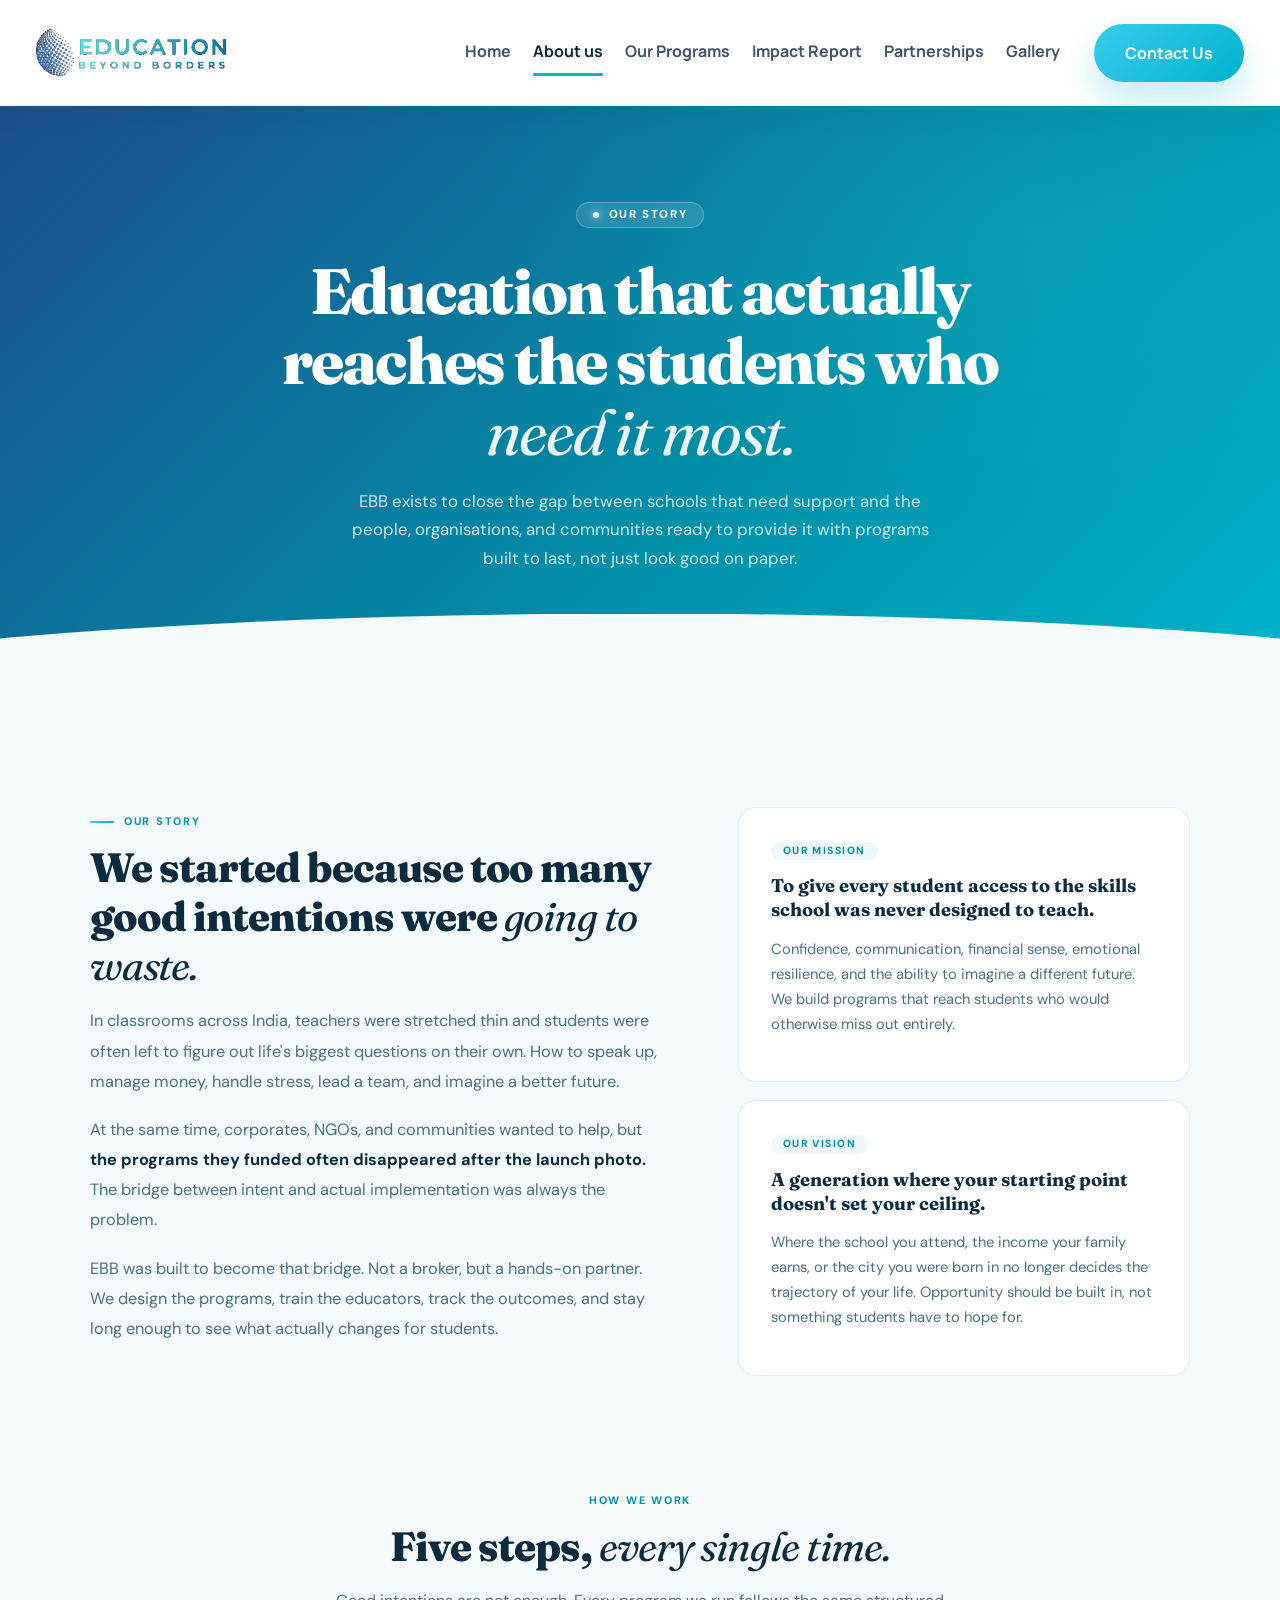
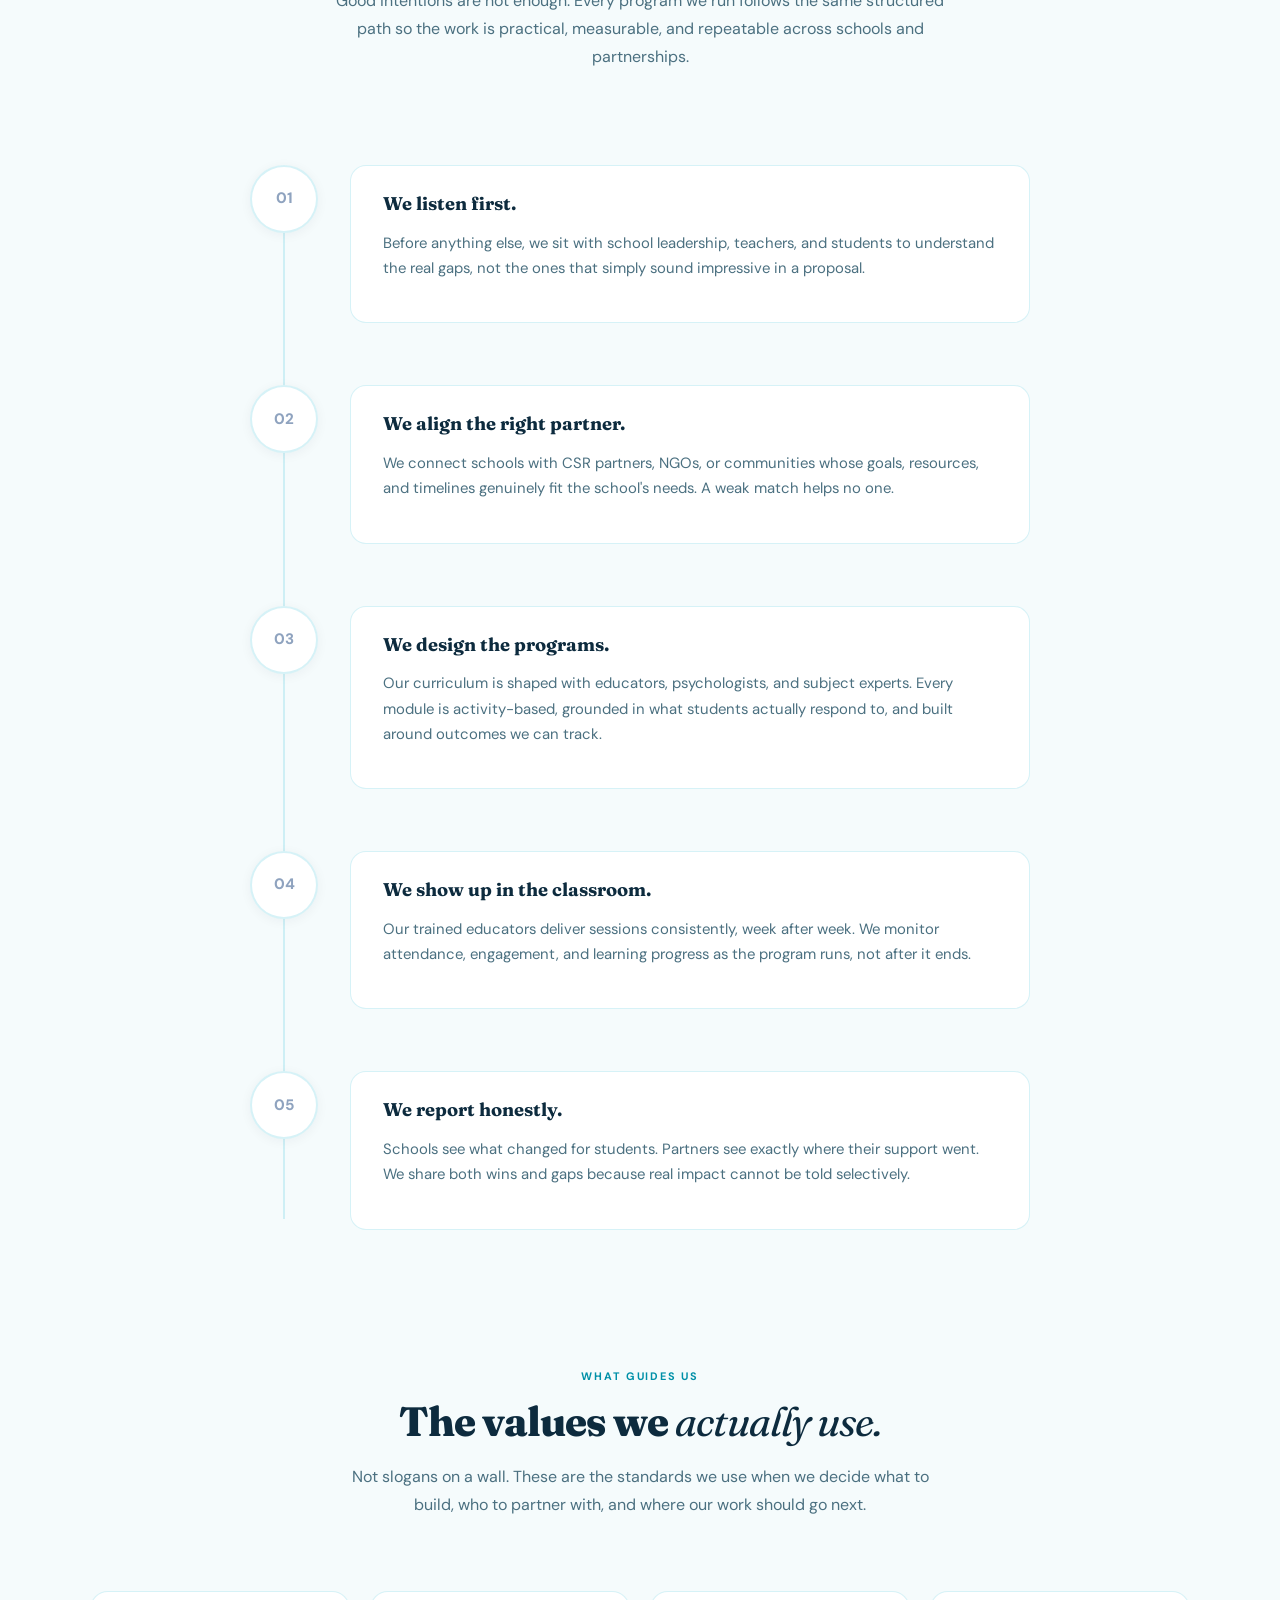
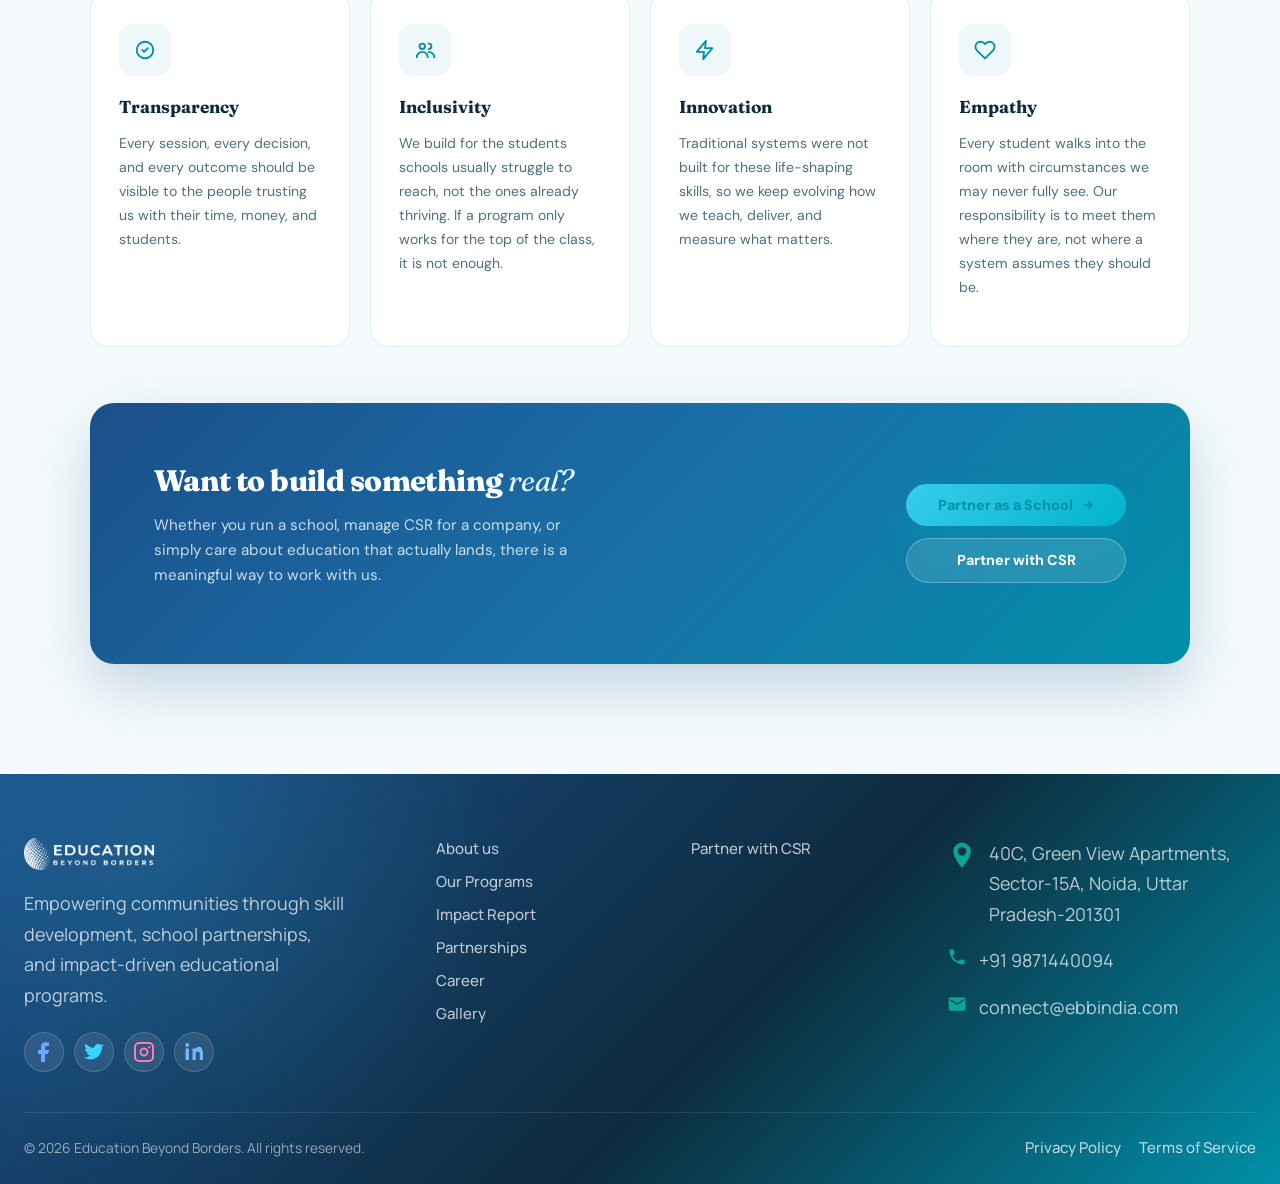
==== commit 4cebbb57: "partnership changes" ====
--- a/about.html
+++ b/about.html
@@ -731,17 +731,14 @@
 
         <nav class="nav" aria-label="Main navigation">
           <a href="./index.html">Home</a>
-          <a class="is-active" href="./about.html">About Us</a>
-          <a href="./programs.html">Programs</a>
+          <a class="is-active" href="./about.html">About us</a>
+          <a href="./programs.html">Our Programs</a>
           <a href="./report.html">Impact Report</a>
-          <a href="./blog.html">Blog</a>
+          <a href="./partnerships.html">Partnerships</a>
           <a href="./gallery.html">Gallery</a>
-          <a href="./partnerships.html">Partnerships</a>
         </nav>
 
-        <a class="button button--primary button--small" href="./contact.html"
-          >Contact Us</a
-        >
+        <a class="button button--primary button--small" href="./contact.html">Contact Us</a>
 
         <button class="menu-toggle" id="menuToggle" aria-label="Open menu">
           <span></span>
@@ -1041,28 +1038,28 @@
               partnerships, and impact-driven educational programs.
             </p>
             <div class="socials" aria-label="Social links">
-              <a href="#" aria-label="Facebook">
+              <a href="https://www.facebook.com/ebbindia" aria-label="Facebook">
                 <svg viewBox="0 0 24 24">
                   <path
                     d="M13 22v-8h3l1-4h-4V8c0-1.15.39-2 2-2h2V2.5A21.4 21.4 0 0 0 14 2c-3 0-5 1.79-5 5v3H6v4h3v8Z"
                   />
                 </svg>
               </a>
-              <a href="#" aria-label="Twitter">
+              <a href="https://x.com/ebbindia" aria-label="Twitter">
                 <svg viewBox="0 0 24 24">
                   <path
                     d="M22 5.92a8.36 8.36 0 0 1-2.36.64A4.1 4.1 0 0 0 21.45 4a8.18 8.18 0 0 1-2.6 1A4.07 4.07 0 0 0 12 7.87a11.55 11.55 0 0 1-8.38-4.25 4.07 4.07 0 0 0 1.26 5.43A4 4 0 0 1 3 8.49v.05a4.08 4.08 0 0 0 3.27 4 4.1 4.1 0 0 1-1.83.07 4.08 4.08 0 0 0 3.8 2.83A8.18 8.18 0 0 1 2 17.54 11.53 11.53 0 0 0 8.29 19.4c7.55 0 11.67-6.25 11.67-11.66 0-.18 0-.36-.01-.53A8.26 8.26 0 0 0 22 5.92Z"
                   />
                 </svg>
               </a>
-              <a href="#" aria-label="Instagram">
+              <a href="https://www.instagram.com/ebbindia" aria-label="Instagram">
                 <svg viewBox="0 0 24 24">
                   <path
                     d="M7 2h10a5 5 0 0 1 5 5v10a5 5 0 0 1-5 5H7a5 5 0 0 1-5-5V7a5 5 0 0 1 5-5Zm0 2a3 3 0 0 0-3 3v10a3 3 0 0 0 3 3h10a3 3 0 0 0 3-3V7a3 3 0 0 0-3-3Zm5 3.5A4.5 4.5 0 1 1 7.5 12 4.5 4.5 0 0 1 12 7.5Zm0 2A2.5 2.5 0 1 0 14.5 12 2.5 2.5 0 0 0 12 9.5Zm5.25-3.38a1.13 1.13 0 1 1-1.13 1.13 1.13 1.13 0 0 1 1.13-1.13Z"
                   />
                 </svg>
               </a>
-              <a href="#" aria-label="LinkedIn">
+              <a href="https://www.linkedin.com/company/ebbindia" aria-label="LinkedIn">
                 <svg viewBox="0 0 24 24">
                   <path
                     d="M6.94 8.5H3.56V20h3.38ZM5.25 3A1.95 1.95 0 1 0 7.2 4.95 1.95 1.95 0 0 0 5.25 3Zm15.19 8.2c0-3.02-1.61-4.43-3.76-4.43a3.24 3.24 0 0 0-2.93 1.61V8.5h-3.24c.04.63 0 11.5 0 11.5h3.24v-6.42a2.14 2.14 0 0 1 .1-.77 2.12 2.12 0 0 1 1.98-1.42c1.39 0 1.95 1.06 1.95 2.62V20H21s.04-5.55.04-8.8Z"
@@ -1073,18 +1070,18 @@
           </div>
 
           <div class="footer__links">
-            <a href="./about.html">About Us</a>
+            <a href="./about.html">About us</a>
             <a href="./programs.html">Our Programs</a>
             <a href="./report.html">Impact Report</a>
-            <a href="./blog.html">Blog</a>
+            <!-- <a href="./blog.html">Blog</a> -->
+
+            <a href="./partnerships.html">Partnerships</a>
+            <a href="./career.html">Career</a>
             <a href="./gallery.html">Gallery</a>
-            <a href="./partnerships.html">Partnerships</a>
           </div>
 
           <div class="footer__links">
             <a href="./contact.html">Partner with CSR</a>
-            <a href="./contact.html">Partner with Schools</a>
-            <a href="./contact.html">Become a Partner</a>
           </div>
 
           <div class="footer__contact">
--- a/styles.css
+++ b/styles.css
@@ -1,15 +1,17 @@
+@import url("https://fonts.googleapis.com/css2?family=Fraunces:ital,wght@0,400;0,700;0,800;1,400&family=DM+Sans:wght@400;500;600;700&family=Manrope:wght@400;500;600;700;800&display=swap");
+
 :root {
-  --navy: #0f4f85;
-  --navy-deep: #072d4f;
-  --navy-soft: #2f6fa4;
-  --orange: #39cbed;
-  --orange-deep: #169ed7;
+  --navy: #1b4f8a;
+  --navy-deep: #0d2b3e;
+  --navy-soft: #2563a8;
+  --orange: #00b4cc;
+  --orange-deep: #0090a8;
   --surface: #ffffff;
-  --surface-soft: #f1f8fd;
-  --surface-muted: #e9f4fb;
-  --text: #0d3156;
-  --text-soft: #64809c;
-  --border: rgba(15, 79, 133, 0.12);
+  --surface-soft: #f5fbfc;
+  --surface-muted: #eef8fa;
+  --text: #0d2b3e;
+  --text-soft: #4b7080;
+  --border: rgba(0, 176, 204, 0.15);
   --shadow: 0 24px 60px rgba(7, 45, 79, 0.14);
   --radius-xl: 34px;
   --radius-lg: 26px;
@@ -23,17 +25,31 @@
 
 html {
   scroll-behavior: smooth;
-  scroll-padding-top: 104px;
+  scroll-padding-top: 112px;
 }
 
 body {
   margin: 0;
-  padding-top: 92px;
-  font-family: "Manrope", sans-serif;
+  padding-top: 106px;
+  font-family: "DM Sans", "Manrope", sans-serif;
   color: var(--text);
   background:
     radial-gradient(circle at top left, rgba(57, 203, 237, 0.08), transparent 24%),
-    linear-gradient(180deg, #fcfeff 0%, #eef7fc 100%);
+    linear-gradient(180deg, #f5fbfc 0%, #eef8fa 100%);
+}
+
+h1,
+h2,
+h3,
+h4,
+.section-title,
+.hero-content h1,
+.subpage-hero h1,
+.home-hero__content h1,
+.home-story__content h2,
+.home-showcase__content h2,
+.home-cta__content h2 {
+  font-family: "Fraunces", Georgia, serif;
 }
 
 a {
@@ -86,16 +102,15 @@
   transform: none;
   z-index: 20;
   width: 100%;
-  min-height: 84px;
-  padding: 0 max(24px, calc((100vw - 1480px) / 2));
+  min-height: 106px;
+  padding: 0 max(36px, calc((100vw - 1830px) / 2));
   display: flex;
   align-items: center;
   justify-content: space-between;
-  gap: 24px;
-  background: rgba(255, 255, 255, 0.96);
-  backdrop-filter: blur(14px);
-  border-bottom: 1px solid rgba(24, 60, 107, 0.08);
-  box-shadow: 0 8px 24px rgba(18, 44, 79, 0.06);
+  gap: 34px;
+  background: #fff;
+  border-bottom: 1px solid rgba(24, 60, 107, 0.04);
+  box-shadow: 0 12px 28px rgba(18, 44, 79, 0.035);
 }
 
 .brand {
@@ -106,36 +121,47 @@
 }
 
 .brand__logo {
-  width: 200px;
+  width: clamp(190px, 14vw, 270px);
   display: flex;
   align-items: center;
 }
 
 .brand__logo-image {
-  width: 200px;
+  width: clamp(190px, 14vw, 270px);
   height: auto;
   object-fit: contain;
+  transform-origin: center;
+  transition:
+    transform 0.35s ease,
+    filter 0.35s ease;
+}
+
+.brand:hover .brand__logo-image,
+.brand:focus-visible .brand__logo-image {
+  transform: translateY(-2px) scale(1.035);
+  filter: drop-shadow(0 12px 18px rgba(0, 180, 204, 0.2));
 }
 
 .brand__logo-image--loader {
   width: min(80vw, 420px);
   max-width: 100%;
-  filter: drop-shadow(0 18px 42px rgba(46, 124, 255, 0.16));
-  animation: loaderLogo 1.6s ease-in-out infinite alternate;
+  filter: drop-shadow(0 18px 42px rgba(0, 180, 204, 0.22));
+  animation: loaderLogo 1.6s ease-in-out infinite alternate, logoGlow 2.2s ease-in-out infinite;
 }
 
 .nav {
   display: flex;
   align-items: center;
   margin-left: auto;
-  gap: 26px;
-  font-weight: 600;
-  color: #435671;
+  gap: clamp(22px, 1.55vw, 30px);
+  font-size: clamp(1rem, 1.15vw, 1.35rem);
+  font-weight: 700;
+  color: #40516a;
 }
 
 .nav a {
   position: relative;
-  padding: 8px 0;
+  padding: 11px 0 14px;
   transition:
     color 0.25s ease,
     transform 0.25s ease;
@@ -146,12 +172,12 @@
   position: absolute;
   left: 0;
   width: 100%;
-  bottom: -4px;
-  height: 2px;
+  bottom: 0;
+  height: 3px;
   transform: scaleX(0);
   transform-origin: left;
   border-radius: 999px;
-  background: var(--orange);
+  background: #00b4cc;
   transition: transform 0.25s ease;
 }
 
@@ -161,7 +187,7 @@
 }
 
 .nav a.is-active {
-  color: var(--navy);
+  color: #0d2b3e;
 }
 
 .nav a:hover::after,
@@ -212,21 +238,21 @@
 }
 
 .button--small {
-  min-width: 148px;
-  min-height: 46px;
-  padding: 0 20px;
-  font-size: 0.96rem;
+  min-width: clamp(150px, 10vw, 210px);
+  min-height: 58px;
+  padding: 0 28px;
+  font-size: clamp(1rem, 1vw, 1.25rem);
 }
 
 .button--primary {
   color: #fff;
-  background: linear-gradient(180deg, #56daf2, var(--orange));
-  box-shadow: 0 18px 35px rgba(57, 203, 237, 0.28);
+  background: linear-gradient(135deg, #39cbed 0%, #00b4cc 100%);
+  box-shadow: 0 18px 35px rgba(0, 180, 204, 0.28);
 }
 
 .button--primary:hover,
 .button--primary:focus-visible {
-  background: linear-gradient(180deg, #68e2f7, var(--orange-deep));
+  background: linear-gradient(135deg, #39cbed 0%, #0090a8 100%);
 }
 
 .button--ghost {
@@ -738,7 +764,7 @@
 .hero {
   background:
     radial-gradient(circle at 85% 20%, rgba(86, 218, 242, 0.22), transparent 18%),
-    linear-gradient(155deg, #123f6d 0%, #18558d 44%, #169ed7 100%);
+    linear-gradient(155deg, #1b4f8a 0%, #0090a8 58%, #00b4cc 100%);
   padding: 64px 0 124px;
   position: relative;
   overflow: hidden;
@@ -1062,9 +1088,9 @@
 
 .story-link:hover,
 .story-link:focus-visible {
-  background: linear-gradient(135deg, #39cbed, #169ed7);
+  background: linear-gradient(135deg, #39cbed, #00b4cc);
   color: #fff;
-  box-shadow: 0 14px 28px rgba(22, 158, 215, 0.24);
+  box-shadow: 0 14px 28px rgba(0, 180, 204, 0.24);
 }
 
 .pillars {
@@ -1131,7 +1157,7 @@
   right: 0;
   top: 0;
   height: 4px;
-  background: linear-gradient(90deg, #39cbed, #169ed7);
+  background: linear-gradient(90deg, #39cbed, #00b4cc);
   transform: scaleX(0);
   transform-origin: left;
   transition: transform 0.35s ease;
@@ -1211,7 +1237,7 @@
   padding: 54px 56px;
   background:
     radial-gradient(circle at 15% 15%, rgba(255, 255, 255, 0.08), transparent 18%),
-    linear-gradient(135deg, #123f6d 0%, #18558d 50%, #169ed7 100%);
+    linear-gradient(135deg, #1b4f8a 0%, #0090a8 58%, #00b4cc 100%);
   color: #fff;
 }
 
@@ -1812,11 +1838,11 @@
 
 .footer {
   margin-top: 26px;
-  padding: 88px 0 34px;
+  padding: 64px 0 26px;
   background:
-    radial-gradient(circle at top center, rgba(255, 255, 255, 0.03), transparent 24%),
-    linear-gradient(180deg, #183b68, #173761);
-  color: #fff;
+    radial-gradient(circle at 12% 18%, rgba(57, 203, 237, 0.16), transparent 30%),
+    linear-gradient(135deg, #1b4f8a 0%, #0d2b3e 58%, #0090a8 100%);
+  color: rgba(255, 255, 255, 0.78);
 }
 
 .footer__grid,
@@ -1827,8 +1853,8 @@
 
 .footer__grid {
   display: grid;
-  grid-template-columns: 1.3fr 0.9fr 0.9fr 1.1fr;
-  gap: 48px;
+  grid-template-columns: 1.25fr 0.72fr 0.72fr 1.05fr;
+  gap: 44px;
 }
 
 .brand--footer {
@@ -1836,54 +1862,60 @@
 }
 
 .brand__logo-image--footer {
-  width: 280px;
+  width: 130px;
+  max-height: 62px;
+  object-fit: contain;
+  filter: brightness(0) invert(1);
 }
 
 .footer__copy {
-  max-width: 360px;
-  margin-top: 24px;
-  color: rgba(255, 255, 255, 0.7);
+  max-width: 320px;
+  margin-top: 18px;
+  color: rgba(255, 255, 255, 0.72);
 }
 
 .socials {
   display: flex;
-  gap: 14px;
-  margin-top: 28px;
+  gap: 10px;
+  margin-top: 22px;
 }
 
 .socials a {
-  width: 42px;
-  height: 42px;
   display: grid;
   place-items: center;
+  width: 40px;
+  height: 40px;
+  border: 1px solid rgba(255, 255, 255, 0.16);
   border-radius: 50%;
-  background: rgba(255, 255, 255, 0.08);
-  color: rgba(255, 255, 255, 0.86);
+  color: #fff;
+  background: rgba(255, 255, 255, 0.09);
 }
 
 .footer__links {
   display: grid;
   align-content: start;
-  gap: 20px;
+  gap: 12px;
 }
 
 .footer__links a,
 .footer__bottom a {
-  color: rgba(255, 255, 255, 0.74);
-  font-size: 1.1rem;
+  color: rgba(255, 255, 255, 0.72);
+  font-size: 0.94rem;
   font-weight: 500;
 }
 
 .footer__contact {
   display: grid;
-  gap: 26px;
+  align-content: start;
+  gap: 16px;
 }
 
 .footer__contact-item {
   display: flex;
-  gap: 16px;
-  align-items: center;
-  color: #39cbed;
+  align-items: flex-start;
+  gap: 12px;
+  color: rgba(255, 255, 255, 0.72);
+  line-height: 1.55;
 }
 
 .footer__contact-item img,
@@ -1892,12 +1924,14 @@
   flex: 0 0 20px;
   width: 20px;
   height: 20px;
-  margin-top: 3px;
+  margin-top: 2px;
+  filter: invert(67%) sepia(68%) saturate(594%) hue-rotate(143deg) brightness(97%) contrast(92%);
+  opacity: 0.95;
 }
 
 .footer__contact-item span {
   display: block;
-  color: rgba(255, 255, 255, 0.74);
+  color: rgba(255, 255, 255, 0.72);
 }
 
 .footer__bottom {
@@ -1905,16 +1939,16 @@
   align-items: center;
   justify-content: space-between;
   gap: 24px;
-  margin-top: 56px;
-  padding-top: 30px;
-  border-top: 1px solid rgba(255, 255, 255, 0.08);
-  color: rgba(255, 255, 255, 0.6);
-  font-size: 1.05rem;
+  margin-top: 40px;
+  padding-top: 24px;
+  border-top: 1px solid rgba(255, 255, 255, 0.1);
+  color: rgba(255, 255, 255, 0.56);
+  font-size: 0.86rem;
 }
 
 .footer__bottom-links {
   display: flex;
-  gap: 34px;
+  gap: 18px;
 }
 
 .subpage-hero {
@@ -2663,11 +2697,21 @@
 @keyframes loaderLogo {
   from {
     opacity: 0.72;
-    transform: scale(0.94);
+    transform: translateY(8px) scale(0.94);
   }
   to {
     opacity: 1;
-    transform: scale(1);
+    transform: translateY(0) scale(1);
+  }
+}
+
+@keyframes logoGlow {
+  0%,
+  100% {
+    filter: drop-shadow(0 18px 42px rgba(0, 180, 204, 0.18));
+  }
+  50% {
+    filter: drop-shadow(0 22px 54px rgba(27, 79, 138, 0.32));
   }
 }
 
@@ -2861,11 +2905,11 @@
   }
 
   body {
-    padding-top: 88px;
+    padding-top: 78px;
   }
 
   .brand__logo-image {
-    width: 220px;
+    width: 160px;
   }
 
   .section,
@@ -3133,3 +3177,1116 @@
     min-height: 280px;
   }
 }
+
+/* Shared 2026 consistency pass */
+.topbar,
+.nav,
+.button,
+.footer,
+.footer__links a,
+.footer__contact-item span {
+  font-family: "Manrope", "DM Sans", sans-serif;
+}
+
+.topbar {
+  gap: 34px;
+}
+
+.nav {
+  gap: clamp(22px, 1.55vw, 30px);
+  font-size: clamp(1rem, 1.15vw, 1.35rem);
+}
+
+.hero,
+.subpage-hero,
+.home-hero {
+  background:
+    radial-gradient(ellipse 70% 80% at 80% 20%, rgba(41, 196, 216, 0.2) 0%, transparent 60%),
+    linear-gradient(135deg, #1b4f8a 0%, #0090a8 60%, #00b4cc 100%) !important;
+}
+
+.hero::after,
+.subpage-hero::after {
+  background: #f5fbfc;
+}
+
+.button--primary,
+.btn-primary,
+.ptype-cta,
+.about-btn-solid {
+  background: linear-gradient(135deg, #39cbed, #00b4cc) !important;
+  box-shadow: 0 18px 36px rgba(0, 180, 204, 0.24) !important;
+}
+
+.section-title .italic,
+.hero-content h1 .italic,
+.about-hero h1 .italic,
+.home-hero__content h1 span {
+  font-family: "Fraunces", Georgia, serif;
+  font-style: italic;
+  font-weight: 400;
+}
+
+.socials a {
+  transition:
+    transform 0.25s ease,
+    background 0.25s ease,
+    border-color 0.25s ease,
+    color 0.25s ease;
+}
+
+.socials a[aria-label="Facebook"] {
+  color: #68a8ff;
+}
+
+.socials a[aria-label="Twitter"] {
+  color: #38d4ff;
+}
+
+.socials a[aria-label="Instagram"] {
+  color: #ff78b7;
+}
+
+.socials a[aria-label="LinkedIn"] {
+  color: #72b7ff;
+}
+
+.socials a:hover,
+.socials a:focus-visible {
+  transform: translateY(-4px);
+  border-color: rgba(78, 197, 212, 0.55);
+  background: rgba(78, 197, 212, 0.18);
+  color: #fff;
+}
+
+.page-hero {
+  position: relative;
+  padding: 96px 0 126px;
+  color: #fff;
+  overflow: hidden;
+  text-align: center;
+  background:
+    radial-gradient(ellipse 70% 80% at 80% 20%, rgba(41, 196, 216, 0.2) 0%, transparent 60%),
+    linear-gradient(135deg, #1b4f8a 0%, #0090a8 58%, #00b4cc 100%);
+}
+
+.page-hero::after {
+  content: "";
+  position: absolute;
+  left: 0;
+  right: 0;
+  bottom: -1px;
+  height: 96px;
+  background: #f5fbfc;
+  clip-path: ellipse(75% 100% at 50% 100%);
+}
+
+.page-hero__inner,
+.content-wrap {
+  position: relative;
+  z-index: 1;
+  width: min(1120px, calc(100vw - 48px));
+  margin: 0 auto;
+}
+
+.page-pill {
+  display: inline-flex;
+  align-items: center;
+  gap: 10px;
+  margin-bottom: 24px;
+  padding: 7px 16px;
+  border: 1px solid rgba(255, 255, 255, 0.25);
+  border-radius: 999px;
+  background: rgba(255, 255, 255, 0.12);
+  color: #e0f7fa;
+  font: 700 0.72rem/1 "DM Sans", sans-serif;
+  letter-spacing: 0.14em;
+  text-transform: uppercase;
+}
+
+.page-pill::before {
+  content: "";
+  width: 7px;
+  height: 7px;
+  border-radius: 50%;
+  background: #e0f7fa;
+  box-shadow: 0 0 10px #e0f7fa;
+}
+
+.page-hero h1 {
+  max-width: 860px;
+  margin: 0 auto 20px;
+  font-size: clamp(2.45rem, 5vw, 4.2rem);
+  line-height: 1.1;
+  letter-spacing: -0.035em;
+}
+
+.page-hero h1 em {
+  font-style: italic;
+  font-weight: 400;
+  color: rgba(255, 255, 255, 0.86);
+}
+
+.page-hero p {
+  max-width: 680px;
+  margin: 0 auto;
+  color: rgba(255, 255, 255, 0.82);
+  font-size: 1.05rem;
+  line-height: 1.75;
+}
+
+.content-section {
+  padding: 84px 0;
+}
+
+.content-section--soft {
+  background: linear-gradient(180deg, #eef8fa 0%, #f5fbfc 100%);
+  border-top: 1px solid rgba(0, 176, 204, 0.08);
+  border-bottom: 1px solid rgba(0, 176, 204, 0.08);
+}
+
+.section-head {
+  max-width: 720px;
+  margin: 0 auto 42px;
+  text-align: center;
+}
+
+.section-head .eyebrow {
+  justify-content: center;
+}
+
+.section-head .eyebrow::before {
+  display: none;
+}
+
+.section-head h2 {
+  margin: 14px 0 14px;
+  color: #1b4f8a;
+  font-size: clamp(2rem, 3vw, 3rem);
+  line-height: 1.12;
+}
+
+.section-head p {
+  margin: 0 auto;
+  color: #4b7080;
+  font-size: 1rem;
+  line-height: 1.75;
+}
+
+.section-head--left {
+  margin-right: 0;
+  margin-left: 0;
+  text-align: left;
+}
+
+.section-head--left .eyebrow {
+  justify-content: flex-start;
+}
+
+.section-head--left p {
+  margin-left: 0;
+}
+
+.feature-grid,
+.opportunity-grid,
+.logo-grid,
+.steps-grid {
+  display: grid;
+  gap: 22px;
+}
+
+.feature-grid {
+  grid-template-columns: repeat(3, minmax(0, 1fr));
+}
+
+.opportunity-grid {
+  grid-template-columns: repeat(2, minmax(0, 1fr));
+}
+
+.steps-grid {
+  grid-template-columns: repeat(4, minmax(0, 1fr));
+}
+
+.feature-card,
+.opportunity-card,
+.step-card,
+.partner-logo-card {
+  position: relative;
+  overflow: hidden;
+  border: 1px solid rgba(0, 176, 204, 0.15);
+  border-radius: 22px;
+  background: rgba(255, 255, 255, 0.95);
+  box-shadow: 0 18px 40px rgba(20, 55, 101, 0.08);
+  transition:
+    transform 0.25s ease,
+    box-shadow 0.25s ease,
+    border-color 0.25s ease;
+}
+
+.feature-card:hover,
+.opportunity-card:hover,
+.step-card:hover,
+.partner-logo-card:hover {
+  transform: translateY(-6px);
+  border-color: rgba(0, 176, 204, 0.28);
+  box-shadow: 0 24px 48px rgba(20, 55, 101, 0.12);
+}
+
+.feature-card,
+.opportunity-card,
+.step-card {
+  padding: 30px;
+}
+
+.feature-card::before,
+.opportunity-card::before,
+.step-card::before {
+  content: "";
+  position: absolute;
+  left: 0;
+  top: 0;
+  right: 0;
+  height: 4px;
+  background: linear-gradient(90deg, #39cbed, #0090a8);
+}
+
+.feature-card h3,
+.opportunity-card h3,
+.step-card h3 {
+  margin: 0 0 12px;
+  color: #1b4f8a;
+  font-size: 1.35rem;
+  line-height: 1.15;
+}
+
+.feature-card p,
+.opportunity-card p,
+.step-card p {
+  margin: 0;
+  color: #4b7080;
+  line-height: 1.7;
+}
+
+.split-panel {
+  display: grid;
+  grid-template-columns: 1fr 1fr;
+  gap: 34px;
+  align-items: center;
+  padding: 28px;
+  border-radius: 28px;
+  background: #fff;
+  border: 1px solid rgba(0, 176, 204, 0.15);
+  box-shadow: 0 24px 54px rgba(20, 55, 101, 0.1);
+}
+
+.split-panel__image {
+  min-height: 420px;
+  border-radius: 22px;
+  background-position: center;
+  background-size: cover;
+}
+
+.split-panel__copy {
+  padding: 20px 16px;
+}
+
+.split-panel__copy h2 {
+  margin: 12px 0 18px;
+  color: #1b4f8a;
+  font-size: clamp(2rem, 3vw, 3.2rem);
+  line-height: 1.1;
+}
+
+.split-panel__copy p,
+.split-list li {
+  color: #4b7080;
+  line-height: 1.75;
+}
+
+.split-list {
+  display: grid;
+  gap: 12px;
+  margin: 24px 0 0;
+  padding: 0;
+  list-style: none;
+}
+
+.split-list li {
+  position: relative;
+  padding-left: 28px;
+  font-weight: 600;
+}
+
+.split-list li::before {
+  content: "";
+  position: absolute;
+  left: 0;
+  top: 10px;
+  width: 12px;
+  height: 12px;
+  border-radius: 999px;
+  background: linear-gradient(135deg, #39cbed, #0090a8);
+  box-shadow: 0 0 0 5px rgba(57, 203, 237, 0.12);
+}
+
+.logo-grid {
+  grid-template-columns: repeat(6, minmax(0, 1fr));
+}
+
+.partner-logo-card {
+  display: grid;
+  min-height: 110px;
+  place-items: center;
+  padding: 18px;
+  text-align: center;
+  color: #1b4f8a;
+  font: 800 0.92rem/1.25 "Manrope", sans-serif;
+  letter-spacing: 0.03em;
+  text-transform: uppercase;
+}
+
+.partner-logo-card span {
+  display: grid;
+  width: 64px;
+  height: 64px;
+  margin-bottom: 10px;
+  place-items: center;
+  border-radius: 18px;
+  background: linear-gradient(135deg, #e0f7fa, #e8f0f9);
+  color: #0090a8;
+  font-size: 1.35rem;
+}
+
+.cta-strip {
+  display: grid;
+  grid-template-columns: 1fr auto;
+  gap: 28px;
+  align-items: center;
+  padding: 42px;
+  border-radius: 28px;
+  color: #fff;
+  background: linear-gradient(135deg, #1b4f8a 0%, #0090a8 100%);
+  box-shadow: 0 24px 54px rgba(20, 55, 101, 0.16);
+}
+
+.cta-strip h2 {
+  margin: 0 0 10px;
+  font-size: clamp(1.8rem, 3vw, 2.8rem);
+}
+
+.cta-strip p {
+  margin: 0;
+  max-width: 680px;
+  color: rgba(255, 255, 255, 0.8);
+  line-height: 1.7;
+}
+
+.cta-strip .button {
+  min-width: 190px;
+}
+
+.career-hero .page-hero__inner {
+  max-width: 940px;
+}
+
+.career-jump {
+  display: flex;
+  justify-content: center;
+  gap: 10px;
+  flex-wrap: wrap;
+  margin-top: 32px;
+}
+
+.career-jump a {
+  display: inline-flex;
+  align-items: center;
+  gap: 8px;
+  padding: 10px 18px;
+  border: 1px solid rgba(255, 255, 255, 0.25);
+  border-radius: 999px;
+  background: rgba(255, 255, 255, 0.12);
+  color: #fff;
+  font: 700 0.82rem/1 "Manrope", sans-serif;
+  transition:
+    transform 0.2s ease,
+    background 0.2s ease;
+}
+
+.career-jump a::before {
+  content: "";
+  width: 6px;
+  height: 6px;
+  border-radius: 999px;
+  background: #e0f7fa;
+}
+
+.career-jump a:hover {
+  transform: translateY(-2px);
+  background: rgba(255, 255, 255, 0.22);
+}
+
+.career-intro {
+  padding-bottom: 44px;
+}
+
+.career-role-group {
+  scroll-margin-top: 110px;
+}
+
+.career-role-head {
+  display: flex;
+  align-items: center;
+  gap: 20px;
+  margin-bottom: 34px;
+  padding-bottom: 22px;
+  border-bottom: 1px solid rgba(0, 176, 204, 0.15);
+}
+
+.career-role-icon {
+  display: grid;
+  place-items: center;
+  width: 58px;
+  height: 58px;
+  flex: 0 0 58px;
+  border-radius: 18px;
+  background: linear-gradient(135deg, #39cbed, #0090a8);
+  color: #fff;
+  font: 800 0.95rem/1 "Manrope", sans-serif;
+  box-shadow: 0 16px 30px rgba(22, 158, 215, 0.18);
+}
+
+.career-role-head h2 {
+  margin: 8px 0 8px;
+  color: #1b4f8a;
+  font-size: clamp(1.8rem, 3vw, 2.6rem);
+  line-height: 1.12;
+}
+
+.career-role-head h2 em {
+  font-style: italic;
+  font-weight: 400;
+  color: #0090a8;
+}
+
+.career-role-head p {
+  margin: 0;
+  max-width: 680px;
+  color: #4b7080;
+  line-height: 1.7;
+}
+
+.career-role-grid,
+.volunteer-combo-grid {
+  display: grid;
+  grid-template-columns: repeat(2, minmax(0, 1fr));
+  gap: 18px;
+}
+
+.career-role-card {
+  position: relative;
+  overflow: hidden;
+  padding: 26px 28px;
+  border: 1px solid rgba(0, 176, 204, 0.15);
+  border-radius: 18px;
+  background: #fff;
+  box-shadow: 0 16px 34px rgba(20, 55, 101, 0.08);
+  transition:
+    transform 0.25s ease,
+    box-shadow 0.25s ease,
+    border-color 0.25s ease;
+}
+
+.career-role-card::before {
+  content: "";
+  position: absolute;
+  inset: 0 0 auto;
+  height: 4px;
+  transform: scaleX(0);
+  transform-origin: left;
+  background: linear-gradient(90deg, #39cbed, #0090a8);
+  transition: transform 0.3s ease;
+}
+
+.career-role-card:hover {
+  transform: translateY(-5px);
+  border-color: rgba(0, 176, 204, 0.3);
+  box-shadow: 0 24px 46px rgba(20, 55, 101, 0.12);
+}
+
+.career-role-card:hover::before {
+  transform: scaleX(1);
+}
+
+.career-role-card__top {
+  display: flex;
+  align-items: flex-start;
+  justify-content: space-between;
+  gap: 16px;
+  margin-bottom: 12px;
+}
+
+.career-role-card h3 {
+  margin: 0;
+  color: #1b4f8a;
+  font-size: 1.2rem;
+  line-height: 1.25;
+}
+
+.career-role-card span {
+  flex: 0 0 auto;
+  padding: 5px 10px;
+  border-radius: 999px;
+  background: #e0f7fa;
+  color: #0090a8;
+  font: 800 0.64rem/1 "Manrope", sans-serif;
+  letter-spacing: 0.08em;
+  text-transform: uppercase;
+}
+
+.career-role-card p {
+  margin: 0;
+  color: #4b7080;
+  line-height: 1.7;
+}
+
+.career-volunteer {
+  scroll-margin-top: 110px;
+}
+
+.vttw-panel {
+  display: grid;
+  grid-template-columns: minmax(0, 1.05fr) minmax(280px, 0.75fr);
+  gap: 34px;
+  align-items: center;
+  margin-top: 28px;
+  padding: 42px;
+  border-radius: 28px;
+  color: #fff;
+  background: linear-gradient(135deg, #1b4f8a 0%, #0090a8 100%);
+  box-shadow: 0 24px 54px rgba(20, 55, 101, 0.16);
+}
+
+.vttw-panel .page-pill {
+  margin-bottom: 16px;
+}
+
+.vttw-panel h2 {
+  margin: 0 0 12px;
+  font-size: clamp(1.8rem, 3vw, 2.6rem);
+}
+
+.vttw-panel p {
+  margin: 0 0 22px;
+  color: rgba(255, 255, 255, 0.82);
+  line-height: 1.75;
+}
+
+.vttw-points {
+  display: grid;
+  gap: 14px;
+}
+
+.vttw-points span {
+  display: block;
+  padding: 16px 18px;
+  border: 1px solid rgba(255, 255, 255, 0.2);
+  border-radius: 16px;
+  background: rgba(255, 255, 255, 0.1);
+  color: rgba(255, 255, 255, 0.86);
+  font-weight: 700;
+}
+
+.faq-list {
+  display: grid;
+  gap: 12px;
+  max-width: 860px;
+  margin: 0 auto;
+}
+
+.faq-item {
+  border: 1px solid rgba(0, 176, 204, 0.15);
+  border-radius: 16px;
+  background: #fff;
+  box-shadow: 0 12px 26px rgba(20, 55, 101, 0.06);
+}
+
+.faq-item summary {
+  cursor: pointer;
+  padding: 18px 22px;
+  color: #1b4f8a;
+  font-weight: 800;
+}
+
+.faq-item p {
+  margin: 0;
+  padding: 0 22px 20px;
+  color: #4b7080;
+  line-height: 1.7;
+}
+
+/* Partnerships page */
+.partner-hero {
+  padding-bottom: 118px;
+}
+
+.partner-jump {
+  display: flex;
+  flex-wrap: wrap;
+  justify-content: center;
+  gap: 12px;
+  margin-top: 30px;
+}
+
+.partner-jump a {
+  display: inline-flex;
+  align-items: center;
+  justify-content: center;
+  min-height: 44px;
+  padding: 12px 18px;
+  border: 1px solid rgba(255, 255, 255, 0.28);
+  border-radius: 999px;
+  color: #fff;
+  background: rgba(255, 255, 255, 0.13);
+  font: 800 0.78rem/1 "Manrope", sans-serif;
+  letter-spacing: 0.04em;
+  text-transform: uppercase;
+  transition:
+    transform 0.25s ease,
+    background 0.25s ease;
+}
+
+.partner-jump a:hover {
+  transform: translateY(-2px);
+  background: rgba(255, 255, 255, 0.22);
+}
+
+.partner-feature-wrap {
+  max-width: 1120px;
+  margin: -78px auto 0;
+  padding: 0 clamp(20px, 5vw, 44px);
+  position: relative;
+  z-index: 2;
+}
+
+.partner-feature {
+  position: relative;
+  min-height: 430px;
+  overflow: hidden;
+  border: 12px solid #fff;
+  border-radius: 34px;
+  background:
+    linear-gradient(180deg, rgba(27, 79, 138, 0.05), rgba(27, 79, 138, 0.42)),
+    var(--partner-image) center / cover;
+  box-shadow: 0 28px 70px rgba(20, 55, 101, 0.18);
+}
+
+.partner-feature-caption {
+  position: absolute;
+  left: 26px;
+  right: 26px;
+  bottom: 24px;
+  display: flex;
+  flex-wrap: wrap;
+  align-items: center;
+  justify-content: space-between;
+  gap: 14px;
+  padding: 18px 20px;
+  border: 1px solid rgba(255, 255, 255, 0.26);
+  border-radius: 20px;
+  background: rgba(6, 48, 76, 0.72);
+  color: #fff;
+  backdrop-filter: blur(12px);
+}
+
+.partner-feature-caption strong,
+.partner-feature-caption span {
+  display: block;
+}
+
+.partner-feature-caption strong {
+  font-family: "Fraunces", Georgia, serif;
+  font-size: 1.15rem;
+}
+
+.partner-feature-caption span {
+  margin-top: 4px;
+  color: rgba(255, 255, 255, 0.78);
+  font-size: 0.92rem;
+}
+
+.partner-badge {
+  padding: 10px 14px;
+  border-radius: 999px;
+  background: #e0f7fa;
+  color: #0090a8;
+  font: 900 0.7rem/1 "Manrope", sans-serif;
+  letter-spacing: 0.08em;
+  text-transform: uppercase;
+}
+
+.partnership-intro {
+  padding-top: 74px;
+}
+
+.ptype {
+  scroll-margin-top: 110px;
+}
+
+.ptype-grid {
+  display: grid;
+  grid-template-columns: minmax(280px, 0.85fr) minmax(0, 1.15fr);
+  gap: 38px;
+  align-items: center;
+}
+
+.ptype:nth-of-type(even) .ptype-grid {
+  grid-template-columns: minmax(0, 1.15fr) minmax(280px, 0.85fr);
+}
+
+.ptype:nth-of-type(even) .ptype-img {
+  order: 2;
+}
+
+.ptype-img {
+  position: relative;
+  min-height: 500px;
+  overflow: hidden;
+  border-radius: 30px;
+  background: var(--ptype-image) center / cover;
+  box-shadow: 0 22px 48px rgba(20, 55, 101, 0.13);
+}
+
+.ptype-img::after {
+  content: "";
+  position: absolute;
+  inset: 0;
+  background: linear-gradient(180deg, rgba(27, 79, 138, 0), rgba(27, 79, 138, 0.36));
+}
+
+.ptype-badge {
+  position: absolute;
+  left: 22px;
+  bottom: 22px;
+  z-index: 1;
+  padding: 12px 16px;
+  border-radius: 999px;
+  background: #fff;
+  color: #1b4f8a;
+  font: 900 0.72rem/1 "Manrope", sans-serif;
+  letter-spacing: 0.08em;
+  text-transform: uppercase;
+  box-shadow: 0 16px 28px rgba(6, 48, 76, 0.2);
+}
+
+.ptype-content {
+  padding: 34px;
+  border: 1px solid rgba(0, 176, 204, 0.14);
+  border-radius: 30px;
+  background: #fff;
+  box-shadow: 0 18px 42px rgba(20, 55, 101, 0.08);
+}
+
+.ptype-content h2 {
+  margin: 8px 0 14px;
+  color: #1b4f8a;
+  font-size: clamp(2rem, 4vw, 3.15rem);
+  line-height: 1.04;
+}
+
+.ptype-content h2 em {
+  color: #0090a8;
+  font-style: italic;
+  font-weight: 400;
+}
+
+.ptype-content p {
+  margin: 0;
+  color: #4b7080;
+  line-height: 1.75;
+}
+
+.ptype-features {
+  display: grid;
+  grid-template-columns: repeat(2, minmax(0, 1fr));
+  gap: 14px;
+  margin: 26px 0;
+}
+
+.ptype-feature {
+  padding: 18px;
+  border: 1px solid rgba(0, 176, 204, 0.14);
+  border-radius: 18px;
+  background: #f5fbfc;
+}
+
+.ptype-feature strong {
+  display: block;
+  margin-bottom: 7px;
+  color: #1b4f8a;
+  font-weight: 900;
+}
+
+.ptype-feature span {
+  color: #4b7080;
+  line-height: 1.6;
+}
+
+.ptype-cta {
+  display: flex;
+  flex-wrap: wrap;
+  align-items: center;
+  gap: 14px;
+}
+
+.partner-process {
+  background:
+    radial-gradient(circle at 12% 20%, rgba(57, 203, 237, 0.14), transparent 32%),
+    #f5fbfc;
+}
+
+.process-grid {
+  display: grid;
+  grid-template-columns: repeat(4, minmax(0, 1fr));
+  gap: 16px;
+}
+
+.process-step {
+  position: relative;
+  overflow: hidden;
+  padding: 26px;
+  border: 1px solid rgba(0, 176, 204, 0.16);
+  border-radius: 22px;
+  background: #fff;
+  box-shadow: 0 16px 34px rgba(20, 55, 101, 0.08);
+}
+
+.process-num {
+  display: inline-grid;
+  place-items: center;
+  width: 46px;
+  height: 46px;
+  margin-bottom: 20px;
+  border-radius: 15px;
+  background: linear-gradient(135deg, #39cbed, #0090a8);
+  color: #fff;
+  font: 900 0.86rem/1 "Manrope", sans-serif;
+}
+
+.process-step h3,
+.proof-card h3,
+.principle-card h3 {
+  margin: 0 0 10px;
+  color: #1b4f8a;
+}
+
+.process-step p,
+.proof-card p,
+.principle-card p {
+  margin: 0;
+  color: #4b7080;
+  line-height: 1.7;
+}
+
+.proof-grid {
+  display: grid;
+  grid-template-columns: minmax(280px, 0.95fr) minmax(0, 1.05fr);
+  gap: 34px;
+  align-items: stretch;
+}
+
+.proof-image {
+  min-height: 500px;
+  border-radius: 30px;
+  background: var(--proof-image) center / cover;
+  box-shadow: 0 22px 48px rgba(20, 55, 101, 0.13);
+}
+
+.proof-stack {
+  display: grid;
+  gap: 16px;
+}
+
+.proof-card {
+  padding: 24px;
+  border: 1px solid rgba(0, 176, 204, 0.15);
+  border-radius: 20px;
+  background: #fff;
+  box-shadow: 0 14px 30px rgba(20, 55, 101, 0.07);
+}
+
+.impact-band {
+  padding: 50px;
+  border-radius: 30px;
+  background: linear-gradient(135deg, #1b4f8a 0%, #0090a8 100%);
+  color: #fff;
+  box-shadow: 0 24px 54px rgba(20, 55, 101, 0.16);
+}
+
+.impact-band-grid {
+  display: grid;
+  grid-template-columns: repeat(4, minmax(0, 1fr));
+  gap: 18px;
+}
+
+.impact-stat {
+  padding: 22px;
+  border: 1px solid rgba(255, 255, 255, 0.2);
+  border-radius: 18px;
+  background: rgba(255, 255, 255, 0.1);
+}
+
+.impact-stat strong {
+  display: block;
+  margin-bottom: 7px;
+  font-family: "Fraunces", Georgia, serif;
+  font-size: clamp(1.8rem, 3vw, 2.55rem);
+}
+
+.impact-stat span {
+  color: rgba(255, 255, 255, 0.8);
+  line-height: 1.55;
+}
+
+.principles-grid {
+  display: grid;
+  grid-template-columns: repeat(3, minmax(0, 1fr));
+  gap: 18px;
+}
+
+.principle-card {
+  padding: 28px;
+  border: 1px solid rgba(0, 176, 204, 0.15);
+  border-radius: 22px;
+  background: #fff;
+  box-shadow: 0 16px 34px rgba(20, 55, 101, 0.08);
+}
+
+.principle-label {
+  display: inline-flex;
+  margin-bottom: 16px;
+  padding: 8px 12px;
+  border-radius: 999px;
+  background: #e0f7fa;
+  color: #0090a8;
+  font: 900 0.68rem/1 "Manrope", sans-serif;
+  letter-spacing: 0.08em;
+  text-transform: uppercase;
+}
+
+.principle-list {
+  display: grid;
+  gap: 10px;
+  margin: 18px 0 0;
+  padding: 0;
+  list-style: none;
+}
+
+.principle-list li {
+  color: #4b7080;
+  line-height: 1.6;
+}
+
+.principle-list li::before {
+  content: "";
+  display: inline-block;
+  width: 8px;
+  height: 8px;
+  margin-right: 10px;
+  border-radius: 50%;
+  background: #00b4cc;
+}
+
+@media (max-width: 980px) {
+  .feature-grid,
+  .opportunity-grid,
+  .steps-grid,
+  .split-panel,
+  .ptype-grid,
+  .ptype:nth-of-type(even) .ptype-grid,
+  .proof-grid,
+  .cta-strip {
+    grid-template-columns: 1fr;
+  }
+
+  .career-role-head,
+  .career-role-grid,
+  .volunteer-combo-grid,
+  .vttw-panel {
+    grid-template-columns: 1fr;
+  }
+
+  .ptype:nth-of-type(even) .ptype-img {
+    order: 0;
+  }
+
+  .process-grid,
+  .impact-band-grid,
+  .principles-grid {
+    grid-template-columns: repeat(2, minmax(0, 1fr));
+  }
+
+  .logo-grid {
+    grid-template-columns: repeat(3, minmax(0, 1fr));
+  }
+
+  .cta-strip .button {
+    width: auto;
+  }
+}
+
+@media (max-width: 640px) {
+  .page-hero {
+    padding: 68px 0 104px;
+  }
+
+  .content-section {
+    padding: 64px 0;
+  }
+
+  .split-panel,
+  .cta-strip,
+  .ptype-content,
+  .impact-band {
+    padding: 22px;
+  }
+
+  .split-panel__image {
+    min-height: 300px;
+  }
+
+  .partner-feature {
+    min-height: 320px;
+    border-width: 8px;
+    border-radius: 24px;
+  }
+
+  .partner-feature-caption {
+    position: static;
+    margin: 210px 14px 14px;
+  }
+
+  .ptype-img,
+  .proof-image {
+    min-height: 330px;
+  }
+
+  .ptype-features,
+  .process-grid,
+  .impact-band-grid,
+  .principles-grid {
+    grid-template-columns: 1fr;
+  }
+
+  .career-role-head {
+    align-items: flex-start;
+    flex-direction: column;
+  }
+
+  .career-role-card__top {
+    flex-direction: column;
+  }
+
+  .logo-grid {
+    grid-template-columns: repeat(2, minmax(0, 1fr));
+  }
+}
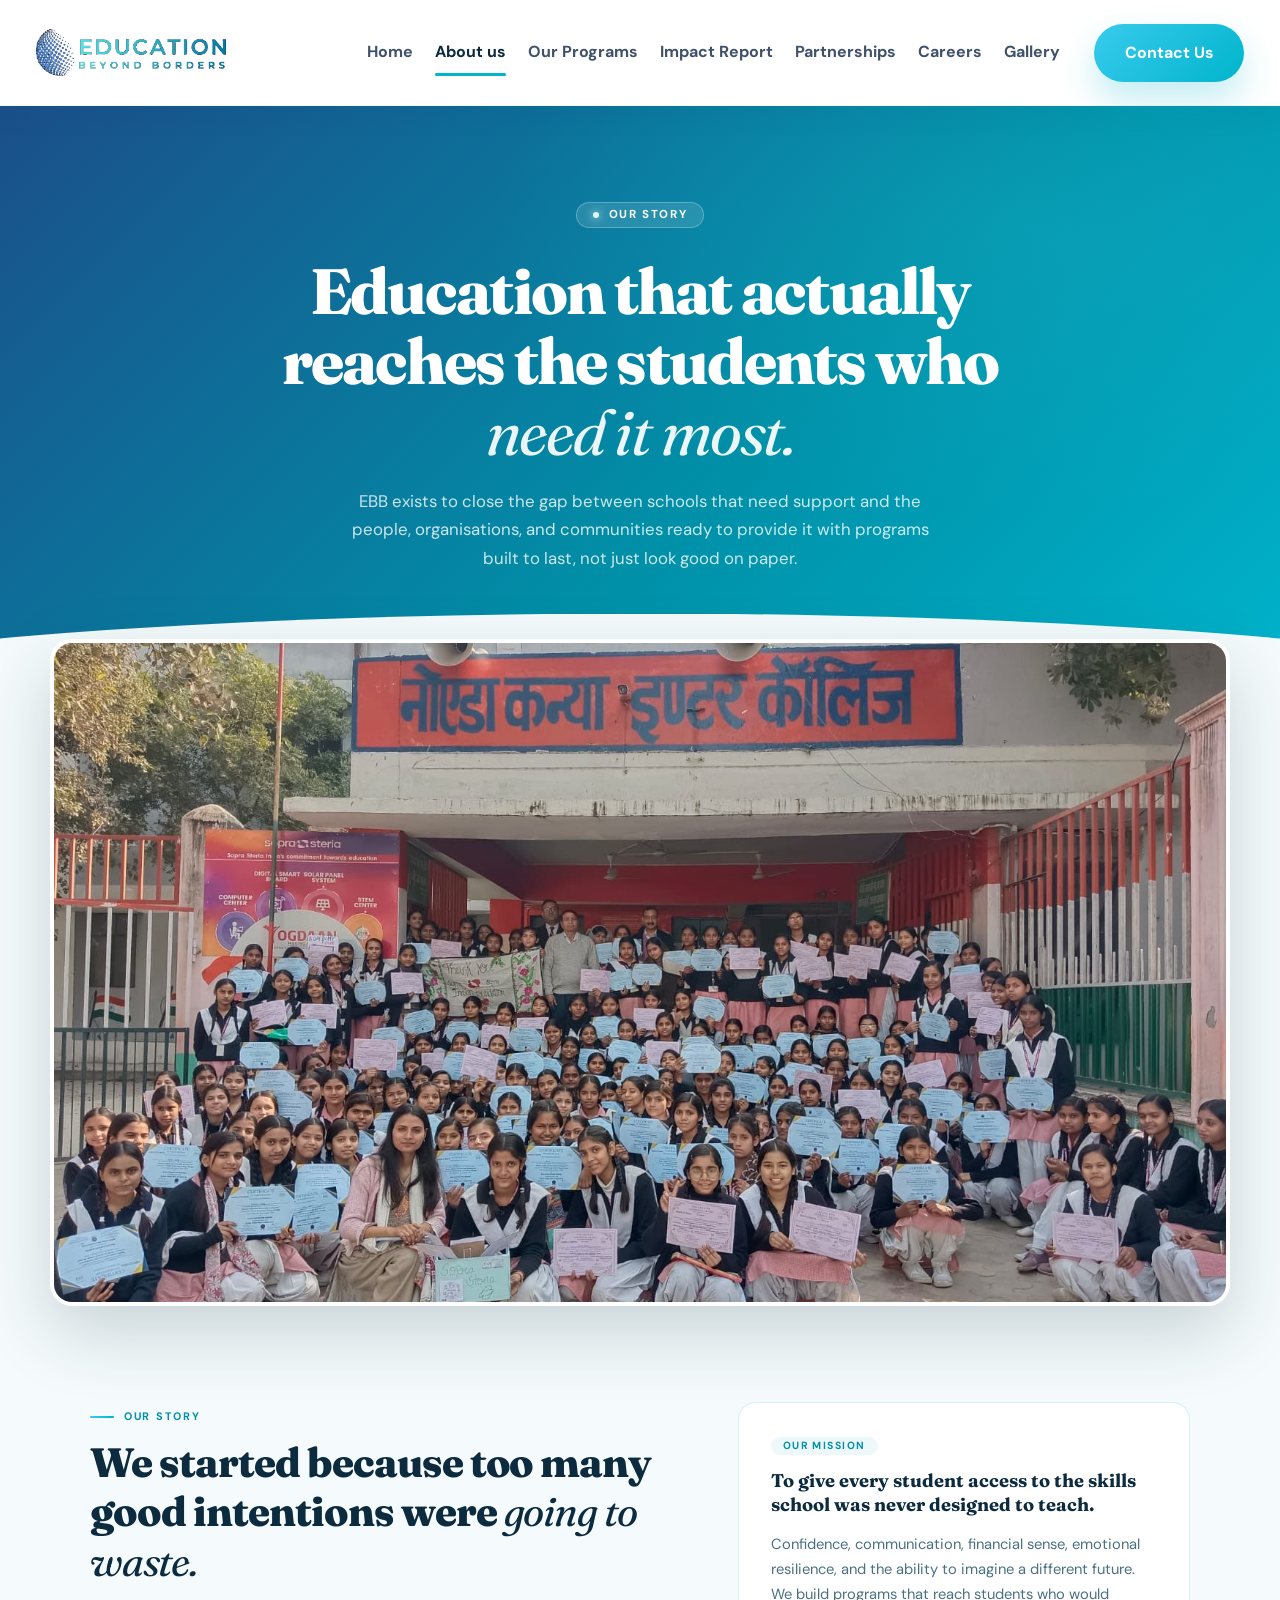
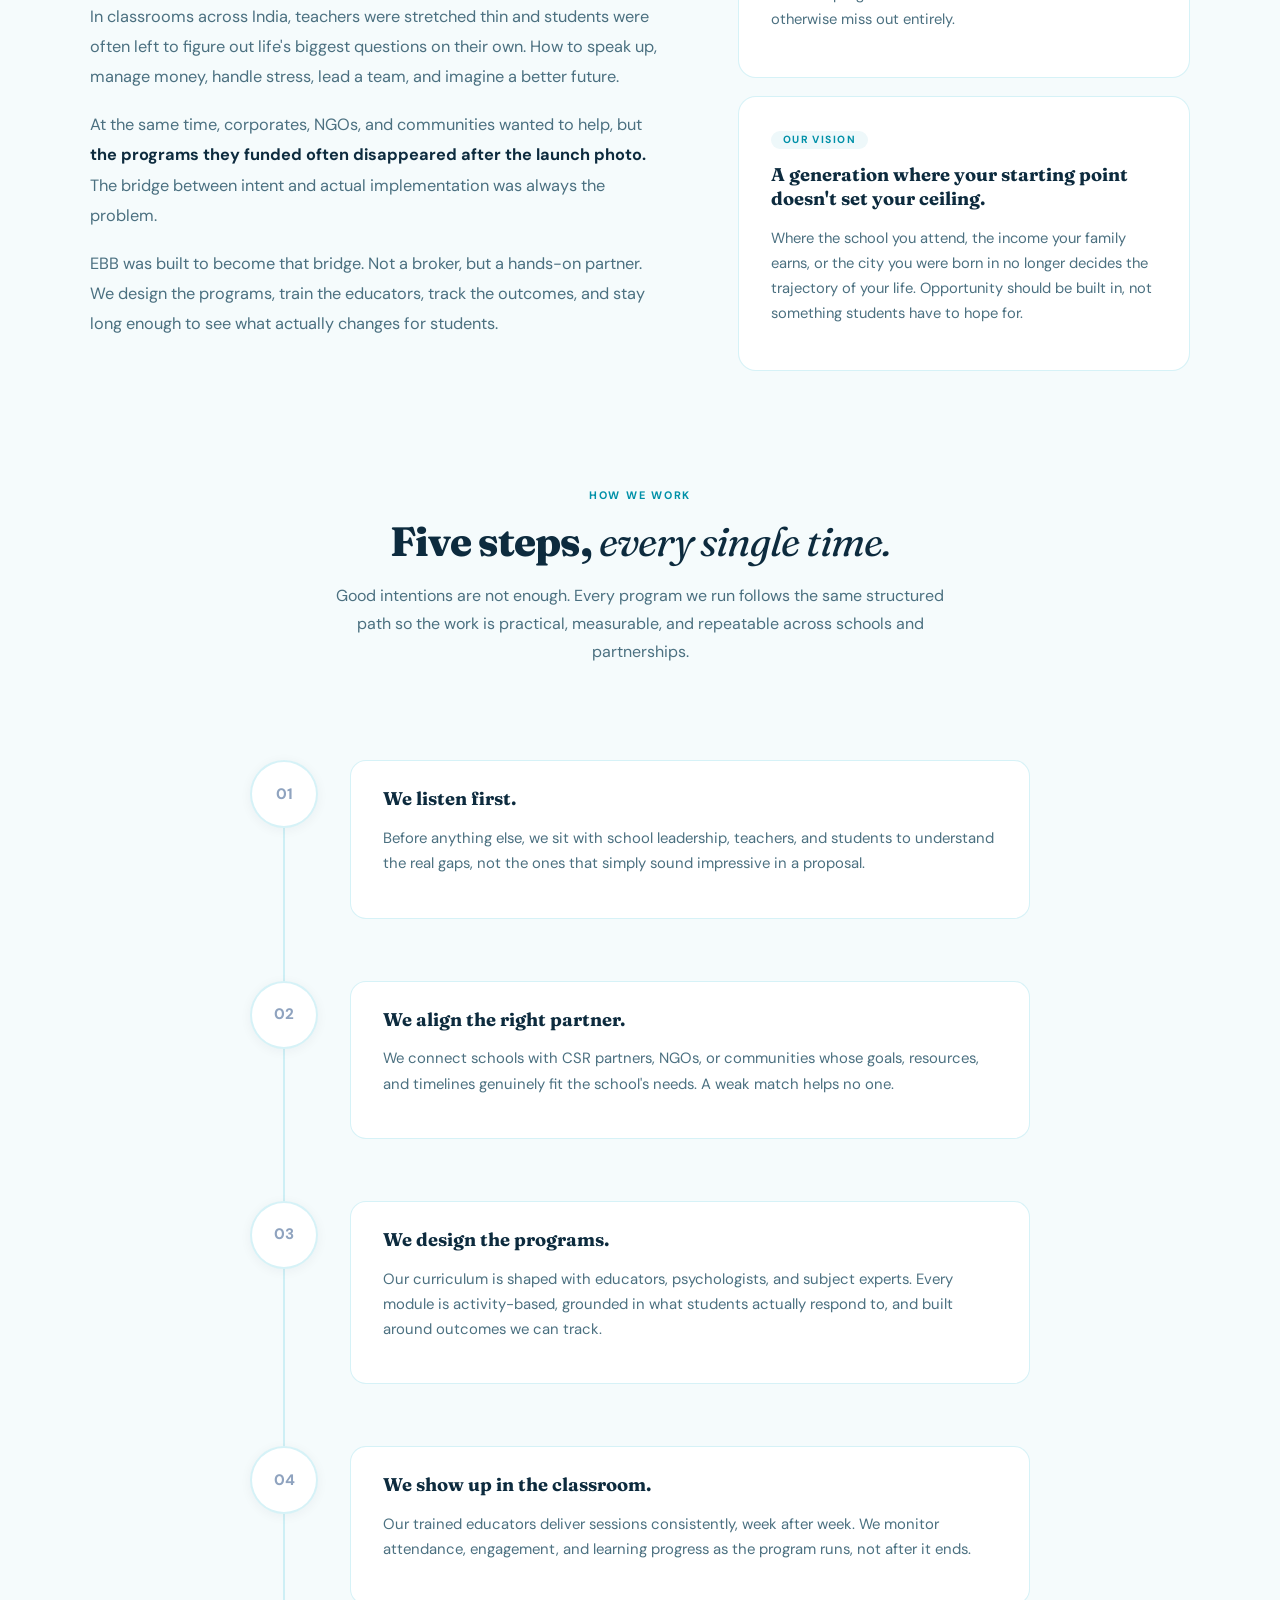
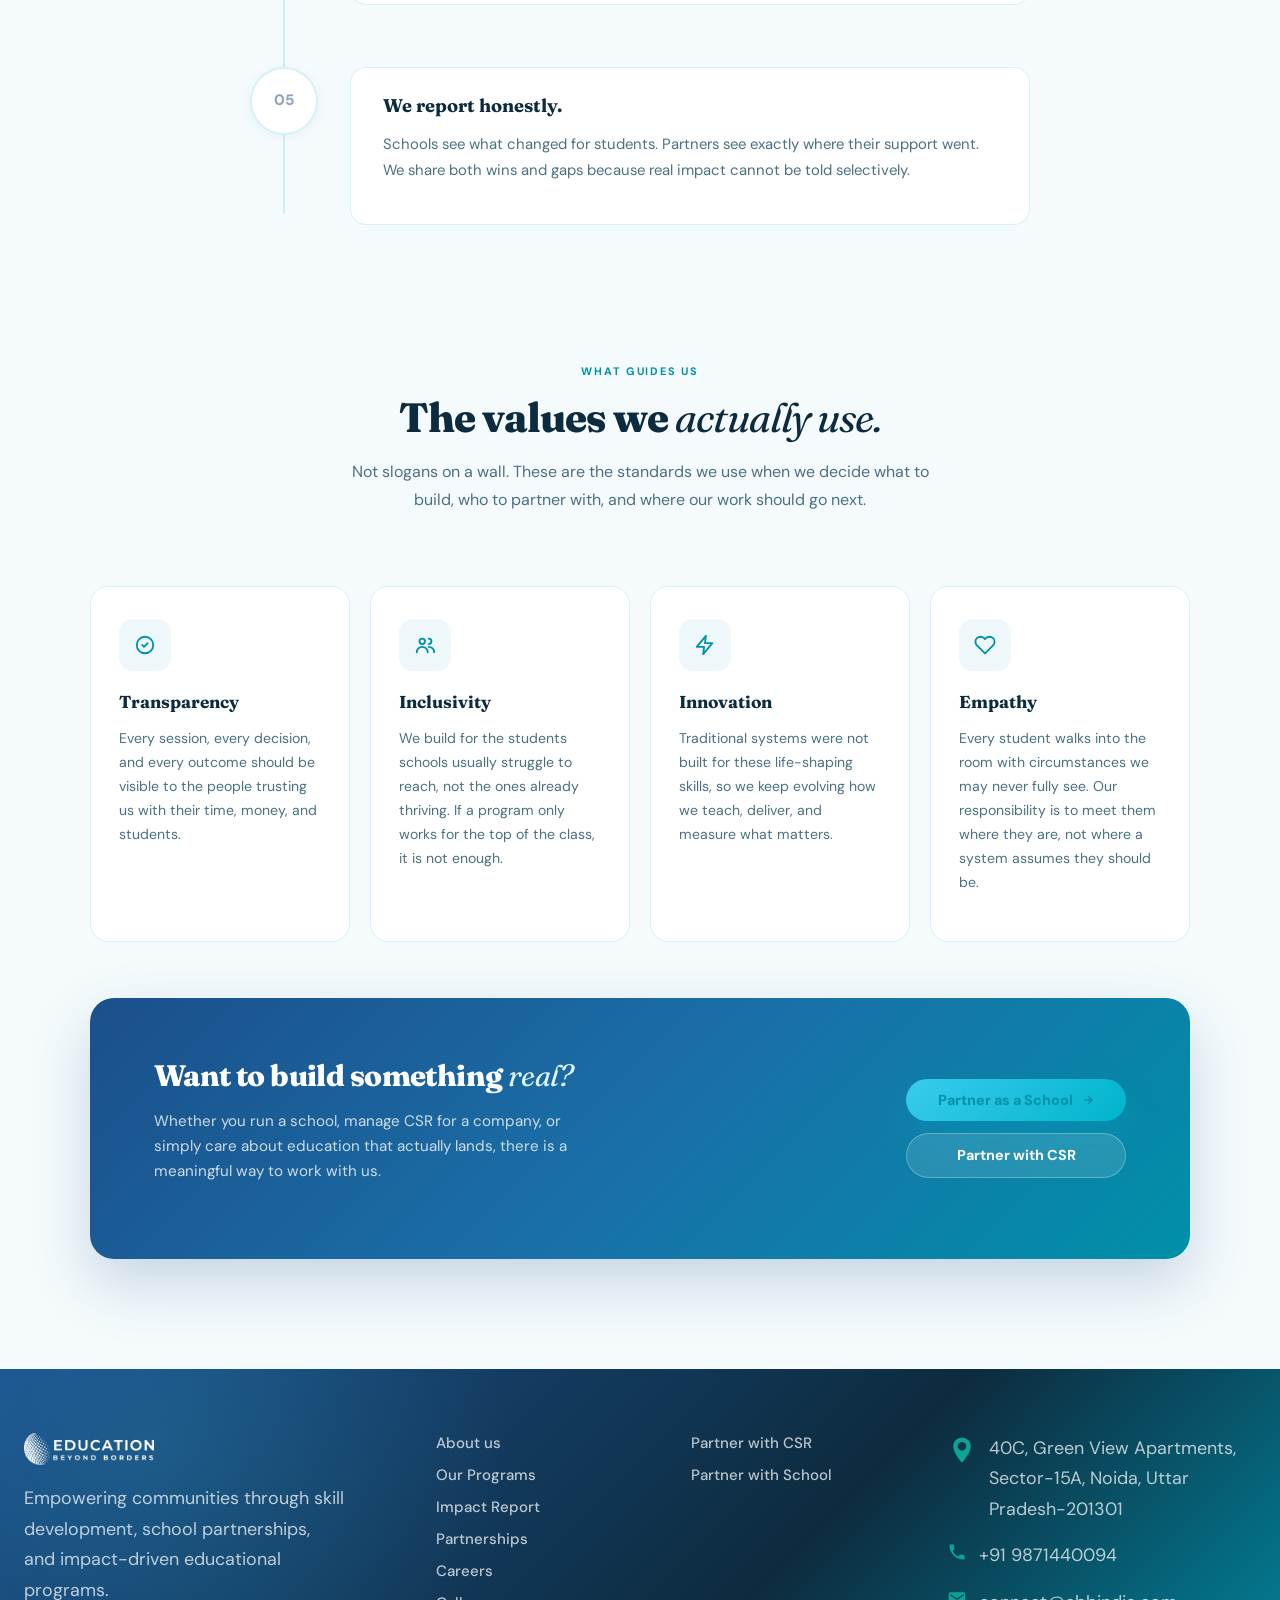
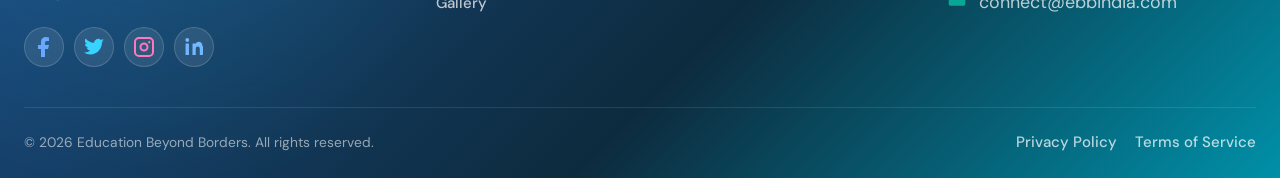
==== commit 2428c183: "partnership logo changes" ====
--- a/about.html
+++ b/about.html
@@ -136,6 +136,29 @@
         animation: aboutSlideUp 0.8s cubic-bezier(0.2, 0.9, 0.3, 1) 0.4s forwards;
       }
 
+      .about-hero-image {
+        position: relative;
+        z-index: 2;
+        width: min(1180px, calc(100vw - 48px));
+        margin: -72px auto 0;
+      }
+
+      .about-hero-image__frame {
+        overflow: hidden;
+        border: 4px solid #fff;
+        border-radius: 22px;
+        background: #fff;
+        box-shadow: 0 26px 70px rgba(13, 43, 62, 0.2);
+      }
+
+      .about-hero-image__frame img {
+        display: block;
+        width: 100%;
+        aspect-ratio: 16 / 9;
+        object-fit: cover;
+        object-position: center;
+      }
+
       .about-section {
         padding: 96px 0 0;
       }
@@ -662,9 +685,19 @@
         }
 
         .about-hero__inner,
+        .about-hero-image,
         .about-wrap,
         .about-cta-wrap {
           width: min(1100px, calc(100vw - 40px));
+        }
+
+        .about-hero-image {
+          margin-top: -56px;
+        }
+
+        .about-hero-image__frame {
+          border-width: 3px;
+          border-radius: 16px;
         }
 
         .about-section {
@@ -723,7 +756,7 @@
           <div class="brand__logo" aria-label="Education Beyond Borders">
             <img
               class="brand__logo-image"
-              src="./logo.png"
+              src="./icons/logo.png"
               alt="Education Beyond Borders logo"
             />
           </div>
@@ -735,6 +768,7 @@
           <a href="./programs.html">Our Programs</a>
           <a href="./report.html">Impact Report</a>
           <a href="./partnerships.html">Partnerships</a>
+          <a href="./career.html">Careers</a>
           <a href="./gallery.html">Gallery</a>
         </nav>
 
@@ -765,6 +799,15 @@
             </p>
           </div>
         </section>
+
+        <div class="about-hero-image about-reveal">
+          <div class="about-hero-image__frame">
+            <img
+              src="./images/aboutimg.jpeg"
+              alt="Students of Noida Kanya Inter College holding certificates after an Education Beyond Borders program"
+            />
+          </div>
+        </div>
 
         <section class="about-section">
           <div class="about-wrap">
@@ -1028,7 +1071,7 @@
               >
                 <img
                   class="brand__logo-image brand__logo-image--footer"
-                  src="./logo.png"
+                  src="./icons/logo.png"
                   alt="Education Beyond Borders logo"
                 />
               </div>
@@ -1038,28 +1081,11 @@
               partnerships, and impact-driven educational programs.
             </p>
             <div class="socials" aria-label="Social links">
-              <a href="https://www.facebook.com/ebbindia" aria-label="Facebook">
-                <svg viewBox="0 0 24 24">
-                  <path
-                    d="M13 22v-8h3l1-4h-4V8c0-1.15.39-2 2-2h2V2.5A21.4 21.4 0 0 0 14 2c-3 0-5 1.79-5 5v3H6v4h3v8Z"
-                  />
-                </svg>
-              </a>
-              <a href="https://x.com/ebbindia" aria-label="Twitter">
-                <svg viewBox="0 0 24 24">
-                  <path
-                    d="M22 5.92a8.36 8.36 0 0 1-2.36.64A4.1 4.1 0 0 0 21.45 4a8.18 8.18 0 0 1-2.6 1A4.07 4.07 0 0 0 12 7.87a11.55 11.55 0 0 1-8.38-4.25 4.07 4.07 0 0 0 1.26 5.43A4 4 0 0 1 3 8.49v.05a4.08 4.08 0 0 0 3.27 4 4.1 4.1 0 0 1-1.83.07 4.08 4.08 0 0 0 3.8 2.83A8.18 8.18 0 0 1 2 17.54 11.53 11.53 0 0 0 8.29 19.4c7.55 0 11.67-6.25 11.67-11.66 0-.18 0-.36-.01-.53A8.26 8.26 0 0 0 22 5.92Z"
-                  />
-                </svg>
-              </a>
-              <a href="https://www.instagram.com/ebbindia" aria-label="Instagram">
-                <svg viewBox="0 0 24 24">
-                  <path
-                    d="M7 2h10a5 5 0 0 1 5 5v10a5 5 0 0 1-5 5H7a5 5 0 0 1-5-5V7a5 5 0 0 1 5-5Zm0 2a3 3 0 0 0-3 3v10a3 3 0 0 0 3 3h10a3 3 0 0 0 3-3V7a3 3 0 0 0-3-3Zm5 3.5A4.5 4.5 0 1 1 7.5 12 4.5 4.5 0 0 1 12 7.5Zm0 2A2.5 2.5 0 1 0 14.5 12 2.5 2.5 0 0 0 12 9.5Zm5.25-3.38a1.13 1.13 0 1 1-1.13 1.13 1.13 1.13 0 0 1 1.13-1.13Z"
-                  />
-                </svg>
-              </a>
-              <a href="https://www.linkedin.com/company/ebbindia" aria-label="LinkedIn">
+
+              <a aria-label="Facebook"><svg viewBox="0 0 24 24"><path d="M13 22v-8h3l1-4h-4V8c0-1.15.39-2 2-2h2V2.5A21.4 21.4 0 0 0 14 2c-3 0-5 1.79-5 5v3H6v4h3v8Z" /></svg></a>
+              <a aria-label="Twitter"><svg viewBox="0 0 24 24"><path d="M22 5.92a8.36 8.36 0 0 1-2.36.64A4.1 4.1 0 0 0 21.45 4a8.18 8.18 0 0 1-2.6 1A4.07 4.07 0 0 0 12 7.87a11.55 11.55 0 0 1-8.38-4.25 4.07 4.07 0 0 0 1.26 5.43A4 4 0 0 1 3 8.49v.05a4.08 4.08 0 0 0 3.27 4 4.1 4.1 0 0 1-1.83.07 4.08 4.08 0 0 0 3.8 2.83A8.18 8.18 0 0 1 2 17.54 11.53 11.53 0 0 0 8.29 19.4c7.55 0 11.67-6.25 11.67-11.66 0-.18 0-.36-.01-.53A8.26 8.26 0 0 0 22 5.92Z" /></svg></a>
+              <a aria-label="Instagram"><svg viewBox="0 0 24 24"><path d="M7 2h10a5 5 0 0 1 5 5v10a5 5 0 0 1-5 5H7a5 5 0 0 1-5-5V7a5 5 0 0 1 5-5Zm0 2a3 3 0 0 0-3 3v10a3 3 0 0 0 3 3h10a3 3 0 0 0 3-3V7a3 3 0 0 0-3-3Zm5 3.5A4.5 4.5 0 1 1 7.5 12 4.5 4.5 0 0 1 12 7.5Zm0 2A2.5 2.5 0 1 0 14.5 12 2.5 2.5 0 0 0 12 9.5Zm5.25-3.38a1.13 1.13 0 1 1-1.13 1.13 1.13 1.13 0 0 1 1.13-1.13Z" /></svg></a>
+              <a href="https://www.linkedin.com/company/educationbeyondborders/" aria-label="LinkedIn">
                 <svg viewBox="0 0 24 24">
                   <path
                     d="M6.94 8.5H3.56V20h3.38ZM5.25 3A1.95 1.95 0 1 0 7.2 4.95 1.95 1.95 0 0 0 5.25 3Zm15.19 8.2c0-3.02-1.61-4.43-3.76-4.43a3.24 3.24 0 0 0-2.93 1.61V8.5h-3.24c.04.63 0 11.5 0 11.5h3.24v-6.42a2.14 2.14 0 0 1 .1-.77 2.12 2.12 0 0 1 1.98-1.42c1.39 0 1.95 1.06 1.95 2.62V20H21s.04-5.55.04-8.8Z"
@@ -1076,12 +1102,13 @@
             <!-- <a href="./blog.html">Blog</a> -->
 
             <a href="./partnerships.html">Partnerships</a>
-            <a href="./career.html">Career</a>
-            <a href="./gallery.html">Gallery</a>
+          <a href="./career.html">Careers</a>
+          <a href="./gallery.html">Gallery</a>
           </div>
 
           <div class="footer__links">
             <a href="./contact.html">Partner with CSR</a>
+            <a href="./contact.html">Partner with School</a>
           </div>
 
           <div class="footer__contact">
--- a/styles.css
+++ b/styles.css
@@ -72,10 +72,12 @@
   z-index: 30;
   display: grid;
   place-items: center;
-  background: black;
+  background:
+    radial-gradient(circle at 12% 18%, rgba(57, 203, 237, 0.16), transparent 30%),
+    linear-gradient(135deg, #1b4f8a 0%, #0d2b3e 58%, #0090a8 100%);
   transition:
-    opacity 0.7s ease,
-    visibility 0.7s ease;
+    opacity 0.45s ease,
+    visibility 0.45s ease;
 }
 
 .intro-loader.is-hidden {
@@ -145,8 +147,8 @@
 .brand__logo-image--loader {
   width: min(80vw, 420px);
   max-width: 100%;
-  filter: drop-shadow(0 18px 42px rgba(0, 180, 204, 0.22));
-  animation: loaderLogo 1.6s ease-in-out infinite alternate, logoGlow 2.2s ease-in-out infinite;
+  filter: brightness(0) invert(1) drop-shadow(0 18px 42px rgba(0, 180, 204, 0.22));
+  animation: loaderLogo 1.05s ease-in-out infinite alternate, logoGlow 1.4s ease-in-out infinite;
 }
 
 .nav {
@@ -154,6 +156,7 @@
   align-items: center;
   margin-left: auto;
   gap: clamp(22px, 1.55vw, 30px);
+  font-family: "DM Sans", "Manrope", sans-serif;
   font-size: clamp(1rem, 1.15vw, 1.35rem);
   font-weight: 700;
   color: #40516a;
@@ -162,6 +165,7 @@
 .nav a {
   position: relative;
   padding: 11px 0 14px;
+  font-weight: 700;
   transition:
     color 0.25s ease,
     transform 0.25s ease;
@@ -2708,10 +2712,10 @@
 @keyframes logoGlow {
   0%,
   100% {
-    filter: drop-shadow(0 18px 42px rgba(0, 180, 204, 0.18));
+    filter: brightness(0) invert(1) drop-shadow(0 18px 42px rgba(0, 180, 204, 0.18));
   }
   50% {
-    filter: drop-shadow(0 22px 54px rgba(27, 79, 138, 0.32));
+    filter: brightness(0) invert(1) drop-shadow(0 22px 54px rgba(57, 203, 237, 0.38));
   }
 }
 
@@ -3185,7 +3189,7 @@
 .footer,
 .footer__links a,
 .footer__contact-item span {
-  font-family: "Manrope", "DM Sans", sans-serif;
+  font-family: "DM Sans", "Manrope", sans-serif;
 }
 
 .topbar {
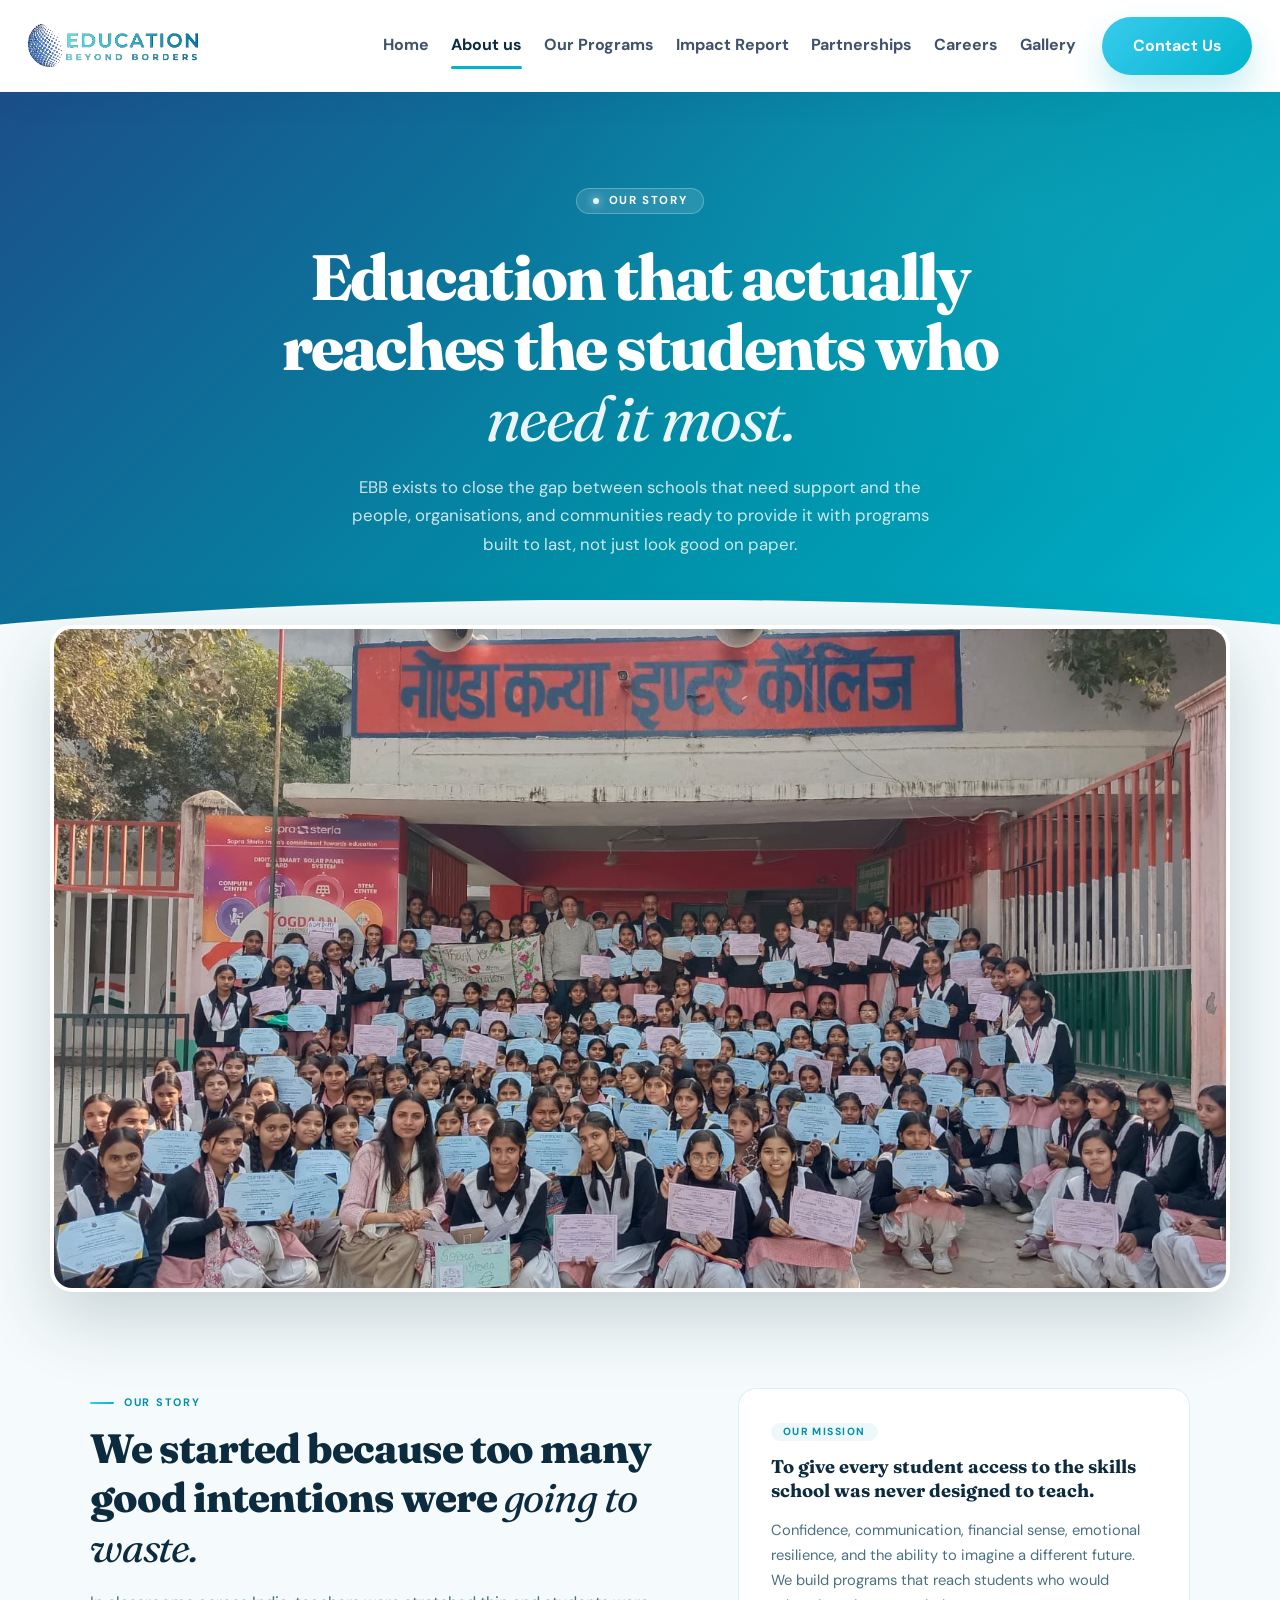
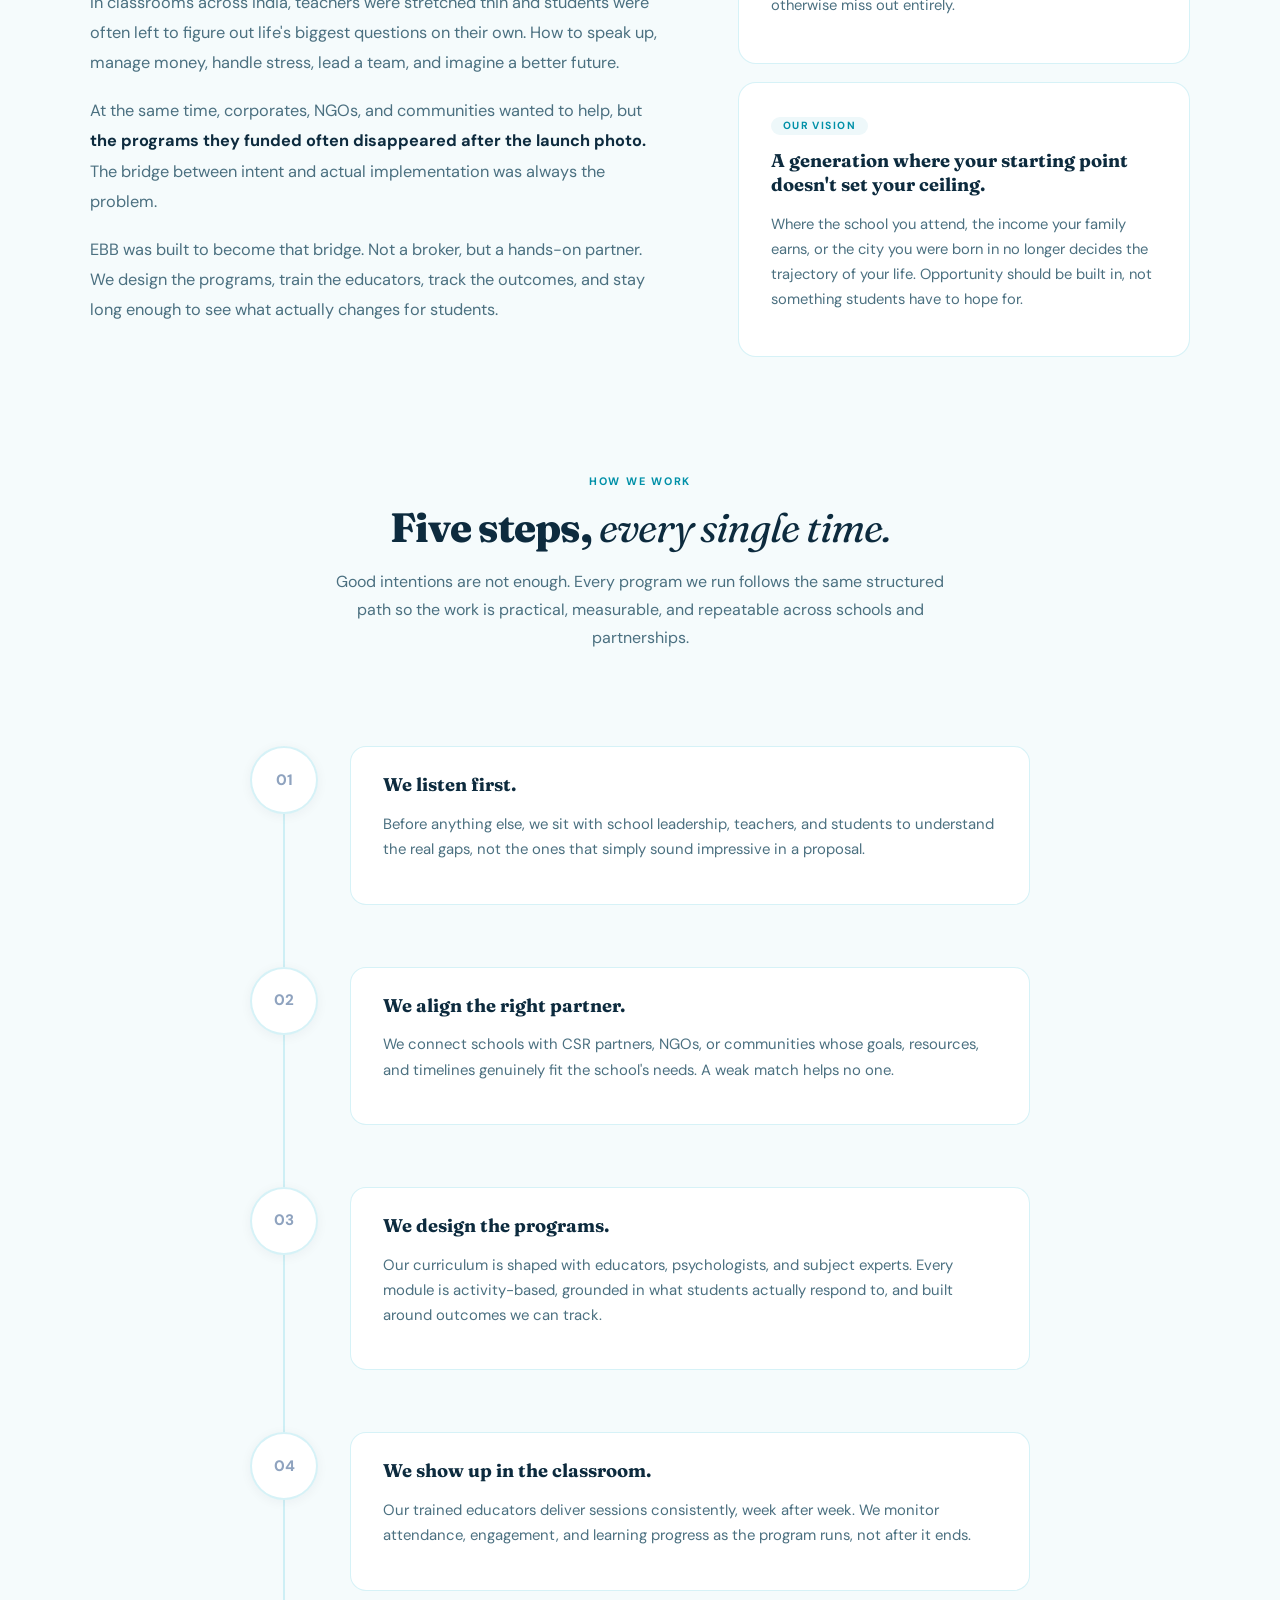
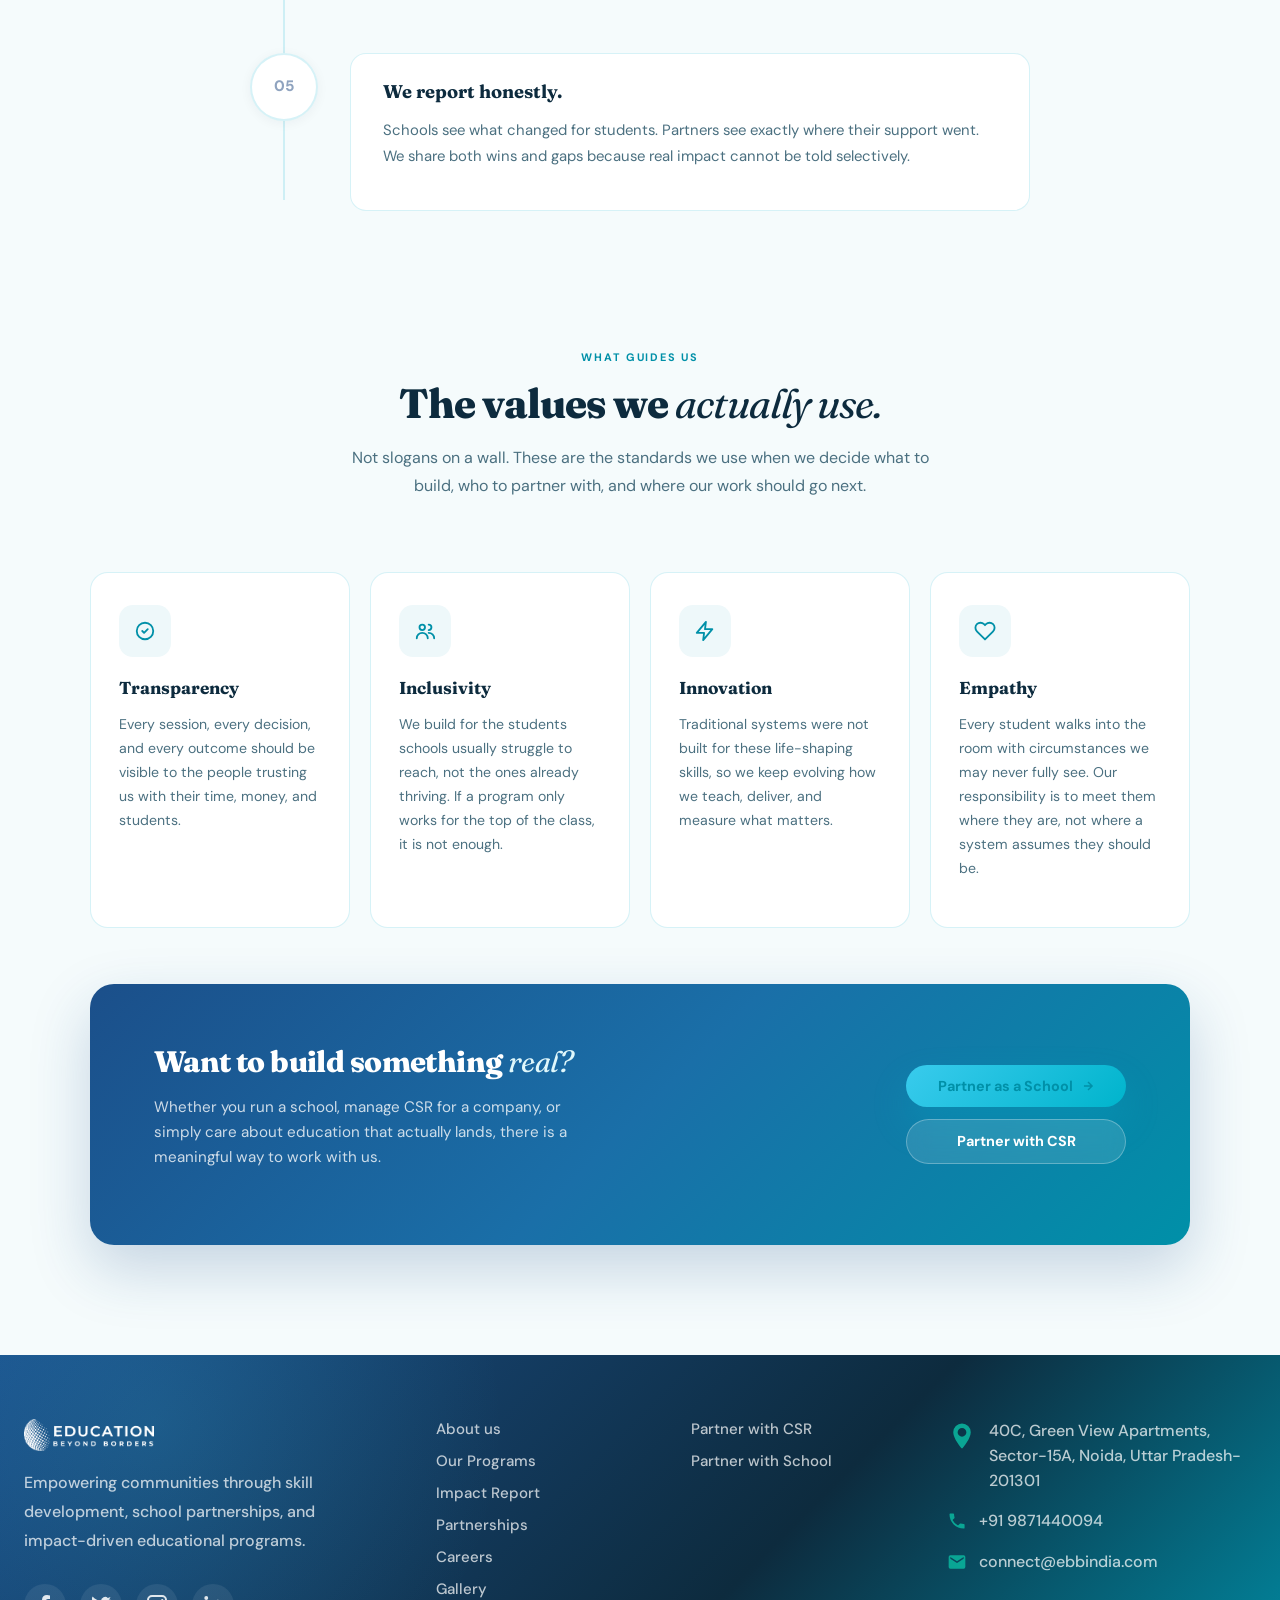
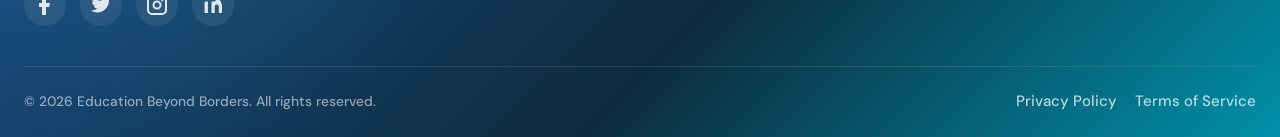
==== commit fa147dea: "final changes done" ====
--- a/about.html
+++ b/about.html
@@ -748,7 +748,175 @@
         }
       }
     </style>
-  </head>
+  <style id="shared-footer-style">
+  .footer {
+    margin-top: 26px;
+    padding: 64px 0 26px;
+    background: radial-gradient(circle at 12% 18%, rgba(57, 203, 237, 0.16), transparent 30%), linear-gradient(135deg, #1b4f8a 0%, #0d2b3e 58%, #0090a8 100%);
+    color: rgba(255, 255, 255, 0.78);
+  }
+
+  .footer__grid,
+  .footer__bottom {
+    width: min(1480px, calc(100vw - 48px));
+    margin-left: auto;
+    margin-right: auto;
+  }
+
+  .footer__grid {
+    display: grid;
+    grid-template-columns: 1.25fr 0.72fr 0.72fr 1.05fr;
+    gap: 44px;
+  }
+
+  .brand--footer {
+    align-items: flex-start;
+  }
+
+  .brand__logo--footer {
+    width: auto;
+  }
+
+  .brand__logo-image--footer {
+    width: 130px;
+    max-height: 62px;
+    object-fit: contain;
+    filter: brightness(0) invert(1);
+  }
+
+  .footer__copy {
+    max-width: 320px;
+    margin-top: 18px;
+    color: rgba(255, 255, 255, 0.72);
+    font: 500 1rem/1.8 "DM Sans", "Manrope", sans-serif;
+  }
+
+  .footer .socials {
+    display: flex;
+    gap: 14px;
+    margin-top: 28px;
+  }
+
+  .footer .socials a,
+  .footer .socials a[aria-label] {
+    width: 42px;
+    height: 42px;
+    display: grid;
+    place-items: center;
+    border: 0;
+    border-radius: 50%;
+    background: rgba(255, 255, 255, 0.08);
+    color: rgba(255, 255, 255, 0.86);
+    transition: transform 0.25s ease, background 0.25s ease, color 0.25s ease;
+  }
+
+  .footer .socials a:hover,
+  .footer .socials a:focus-visible,
+  .footer .socials a[aria-label]:hover,
+  .footer .socials a[aria-label]:focus-visible {
+    transform: translateY(-3px);
+    background: #39cbed;
+    color: #0d2b3e;
+  }
+
+  .footer .socials svg {
+    width: 24px;
+    height: 24px;
+    fill: currentColor;
+    stroke: none;
+  }
+
+  .footer__links {
+    display: grid;
+    align-content: start;
+    gap: 12px;
+  }
+
+  .footer__links a,
+  .footer__bottom a {
+    color: rgba(255, 255, 255, 0.72);
+    font: 500 0.94rem "DM Sans", "Manrope", sans-serif;
+    text-decoration: none;
+    transform: none;
+  }
+
+  .footer__links a:hover,
+  .footer__bottom a:hover {
+    color: #39cbed;
+    transform: none;
+  }
+
+  .footer__contact {
+    display: grid;
+    align-content: start;
+    gap: 16px;
+  }
+
+  .footer__contact-item {
+    display: flex;
+    align-items: flex-start;
+    gap: 12px;
+    color: rgba(255, 255, 255, 0.72);
+  }
+
+  .footer__contact-item img {
+    display: block;
+    width: 20px;
+    height: 20px;
+    flex: 0 0 20px;
+    margin-top: 2px;
+    filter: invert(67%) sepia(68%) saturate(594%) hue-rotate(143deg) brightness(97%) contrast(92%);
+    opacity: 0.95;
+  }
+
+  .footer__contact-item span,
+  .footer__contact-item a {
+    display: block;
+    color: rgba(255, 255, 255, 0.72);
+    font: 500 1rem/1.55 "DM Sans", "Manrope", sans-serif;
+    text-decoration: none;
+  }
+
+  .footer__contact-item a:hover {
+    color: #39cbed;
+  }
+
+  .footer__bottom {
+    display: flex;
+    align-items: center;
+    justify-content: space-between;
+    gap: 24px;
+    margin-top: 40px;
+    padding-top: 24px;
+    border-top: 1px solid rgba(255, 255, 255, 0.1);
+    color: rgba(255, 255, 255, 0.56);
+    font: 500 0.86rem "DM Sans", "Manrope", sans-serif;
+  }
+
+  .footer__bottom-links {
+    display: flex;
+    gap: 18px;
+  }
+
+  @media (max-width: 980px) {
+    .footer__grid {
+      grid-template-columns: 1fr;
+      gap: 32px;
+      width: min(1480px, calc(100vw - 36px));
+    }
+
+    .footer__bottom {
+      width: min(1480px, calc(100vw - 36px));
+      flex-direction: column;
+      align-items: flex-start;
+    }
+
+    .footer__bottom-links {
+      flex-wrap: wrap;
+    }
+  }
+</style>
+</head>
   <body class="about-page">
     <div class="page-shell">
       <header class="topbar">
@@ -1061,85 +1229,64 @@
         </div>
       </main>
 
-      <footer class="footer" id="contact">
-        <div class="footer__grid">
-          <div>
-            <div class="brand brand--footer">
-              <div
-                class="brand__logo brand__logo--footer"
-                aria-label="Education Beyond Borders"
-              >
-                <img
-                  class="brand__logo-image brand__logo-image--footer"
-                  src="./icons/logo.png"
-                  alt="Education Beyond Borders logo"
-                />
-              </div>
-            </div>
-            <p class="footer__copy">
-              Empowering communities through skill development, school
-              partnerships, and impact-driven educational programs.
-            </p>
-            <div class="socials" aria-label="Social links">
-
-              <a aria-label="Facebook"><svg viewBox="0 0 24 24"><path d="M13 22v-8h3l1-4h-4V8c0-1.15.39-2 2-2h2V2.5A21.4 21.4 0 0 0 14 2c-3 0-5 1.79-5 5v3H6v4h3v8Z" /></svg></a>
-              <a aria-label="Twitter"><svg viewBox="0 0 24 24"><path d="M22 5.92a8.36 8.36 0 0 1-2.36.64A4.1 4.1 0 0 0 21.45 4a8.18 8.18 0 0 1-2.6 1A4.07 4.07 0 0 0 12 7.87a11.55 11.55 0 0 1-8.38-4.25 4.07 4.07 0 0 0 1.26 5.43A4 4 0 0 1 3 8.49v.05a4.08 4.08 0 0 0 3.27 4 4.1 4.1 0 0 1-1.83.07 4.08 4.08 0 0 0 3.8 2.83A8.18 8.18 0 0 1 2 17.54 11.53 11.53 0 0 0 8.29 19.4c7.55 0 11.67-6.25 11.67-11.66 0-.18 0-.36-.01-.53A8.26 8.26 0 0 0 22 5.92Z" /></svg></a>
-              <a aria-label="Instagram"><svg viewBox="0 0 24 24"><path d="M7 2h10a5 5 0 0 1 5 5v10a5 5 0 0 1-5 5H7a5 5 0 0 1-5-5V7a5 5 0 0 1 5-5Zm0 2a3 3 0 0 0-3 3v10a3 3 0 0 0 3 3h10a3 3 0 0 0 3-3V7a3 3 0 0 0-3-3Zm5 3.5A4.5 4.5 0 1 1 7.5 12 4.5 4.5 0 0 1 12 7.5Zm0 2A2.5 2.5 0 1 0 14.5 12 2.5 2.5 0 0 0 12 9.5Zm5.25-3.38a1.13 1.13 0 1 1-1.13 1.13 1.13 1.13 0 0 1 1.13-1.13Z" /></svg></a>
-              <a href="https://www.linkedin.com/company/educationbeyondborders/" aria-label="LinkedIn">
-                <svg viewBox="0 0 24 24">
-                  <path
-                    d="M6.94 8.5H3.56V20h3.38ZM5.25 3A1.95 1.95 0 1 0 7.2 4.95 1.95 1.95 0 0 0 5.25 3Zm15.19 8.2c0-3.02-1.61-4.43-3.76-4.43a3.24 3.24 0 0 0-2.93 1.61V8.5h-3.24c.04.63 0 11.5 0 11.5h3.24v-6.42a2.14 2.14 0 0 1 .1-.77 2.12 2.12 0 0 1 1.98-1.42c1.39 0 1.95 1.06 1.95 2.62V20H21s.04-5.55.04-8.8Z"
-                  />
-                </svg>
-              </a>
-            </div>
-          </div>
-
-          <div class="footer__links">
-            <a href="./about.html">About us</a>
-            <a href="./programs.html">Our Programs</a>
-            <a href="./report.html">Impact Report</a>
-            <!-- <a href="./blog.html">Blog</a> -->
-
-            <a href="./partnerships.html">Partnerships</a>
-          <a href="./career.html">Careers</a>
-          <a href="./gallery.html">Gallery</a>
-          </div>
-
-          <div class="footer__links">
-            <a href="./contact.html">Partner with CSR</a>
-            <a href="./contact.html">Partner with School</a>
-          </div>
-
-          <div class="footer__contact">
-            <div class="footer__contact-item">
-              <img src="./icons/location.svg" alt="" aria-hidden="true" />
-              <span
-                >40C, Green View Apartments, Sector-15A, Noida, Uttar
-                Pradesh-201301</span
-              >
-            </div>
-            <div class="footer__contact-item">
-              <img src="./icons/phone.svg" alt="" aria-hidden="true" />
-              <span>+91 9871440094</span>
-            </div>
-            <div class="footer__contact-item">
-              <img src="./icons/email.svg" alt="" aria-hidden="true" />
-              <span>connect@ebbindia.com</span>
-            </div>
-          </div>
+      <footer class="footer">
+  <div class="footer__grid">
+    <div>
+      <div class="brand brand--footer">
+        <div class="brand__logo brand__logo--footer" aria-label="Education Beyond Borders">
+          <img class="brand__logo-image brand__logo-image--footer" src="./icons/logo.png" alt="Education Beyond Borders logo" />
         </div>
-
-        <div class="footer__bottom">
-          <span
-            >&copy; 2026 Education Beyond Borders. All rights reserved.</span
-          >
-          <div class="footer__bottom-links">
-            <a href="#">Privacy Policy</a>
-            <a href="#">Terms of Service</a>
-          </div>
-        </div>
-      </footer>
+      </div>
+      <p class="footer__copy">
+        Empowering communities through skill development, school partnerships, and
+        impact-driven educational programs.
+      </p>
+      <div class="socials" aria-label="Social links">
+        <a aria-label="Facebook"><svg viewBox="0 0 24 24"><path d="M13 22v-8h3l1-4h-4V8c0-1.15.39-2 2-2h2V2.5A21.4 21.4 0 0 0 14 2c-3 0-5 1.79-5 5v3H6v4h3v8Z" /></svg></a>
+        <a aria-label="Twitter"><svg viewBox="0 0 24 24"><path d="M22 5.92a8.36 8.36 0 0 1-2.36.64A4.1 4.1 0 0 0 21.45 4a8.18 8.18 0 0 1-2.6 1A4.07 4.07 0 0 0 12 7.87a11.55 11.55 0 0 1-8.38-4.25 4.07 4.07 0 0 0 1.26 5.43A4 4 0 0 1 3 8.49v.05a4.08 4.08 0 0 0 3.27 4 4.1 4.1 0 0 1-1.83.07 4.08 4.08 0 0 0 3.8 2.83A8.18 8.18 0 0 1 2 17.54 11.53 11.53 0 0 0 8.29 19.4c7.55 0 11.67-6.25 11.67-11.66 0-.18 0-.36-.01-.53A8.26 8.26 0 0 0 22 5.92Z" /></svg></a>
+        <a aria-label="Instagram"><svg viewBox="0 0 24 24"><path d="M7 2h10a5 5 0 0 1 5 5v10a5 5 0 0 1-5 5H7a5 5 0 0 1-5-5V7a5 5 0 0 1 5-5Zm0 2a3 3 0 0 0-3 3v10a3 3 0 0 0 3 3h10a3 3 0 0 0 3-3V7a3 3 0 0 0-3-3Zm5 3.5A4.5 4.5 0 1 1 7.5 12 4.5 4.5 0 0 1 12 7.5Zm0 2A2.5 2.5 0 1 0 14.5 12 2.5 2.5 0 0 0 12 9.5Zm5.25-3.38a1.13 1.13 0 1 1-1.13 1.13 1.13 1.13 0 0 1 1.13-1.13Z" /></svg></a>
+        <a href="https://www.linkedin.com/company/educationbeyondborders/" aria-label="LinkedIn"><svg viewBox="0 0 24 24"><path d="M6.94 8.5H3.56V20h3.38ZM5.25 3A1.95 1.95 0 1 0 7.2 4.95 1.95 1.95 0 0 0 5.25 3Zm15.19 8.2c0-3.02-1.61-4.43-3.76-4.43a3.24 3.24 0 0 0-2.93 1.61V8.5h-3.24c.04.63 0 11.5 0 11.5h3.24v-6.42a2.14 2.14 0 0 1 .1-.77 2.12 2.12 0 0 1 1.98-1.42c1.39 0 1.95 1.06 1.95 2.62V20H21s.04-5.55.04-8.8Z" /></svg></a>
+      </div>
+    </div>
+
+    <div class="footer__links">
+      <a href="./about.html">About us</a>
+      <a href="./programs.html">Our Programs</a>
+      <a href="./report.html">Impact Report</a>
+      <a href="./partnerships.html">Partnerships</a>
+      <a href="./career.html">Careers</a>
+      <a href="./gallery.html">Gallery</a>
+    </div>
+
+    <div class="footer__links">
+      <a href="./contact.html">Partner with CSR</a>
+      <a href="./contact.html">Partner with School</a>
+    </div>
+
+    <div class="footer__contact">
+      <div class="footer__contact-item">
+        <img src="./icons/location.svg" alt="" aria-hidden="true" />
+        <span>40C, Green View Apartments, Sector-15A, Noida, Uttar Pradesh-201301</span>
+      </div>
+      <div class="footer__contact-item">
+        <img src="./icons/phone.svg" alt="" aria-hidden="true" />
+        <a href="tel:+919871440094">+91 9871440094</a>
+      </div>
+      <div class="footer__contact-item">
+        <img src="./icons/email.svg" alt="" aria-hidden="true" />
+        <a href="mailto:connect@ebbindia.com">connect@ebbindia.com</a>
+      </div>
+    </div>
+  </div>
+
+  <div class="footer__bottom">
+    <span>&copy; 2026 Education Beyond Borders. All rights reserved.</span>
+    <div class="footer__bottom-links">
+      <a href="#">Privacy Policy</a>
+      <a href="#">Terms of Service</a>
+    </div>
+  </div>
+</footer>
     </div>
 
     <script src="./script.js"></script>
--- a/styles.css
+++ b/styles.css
@@ -30,7 +30,7 @@
 
 body {
   margin: 0;
-  padding-top: 106px;
+  padding-top: 92px;
   font-family: "DM Sans", "Manrope", sans-serif;
   color: var(--text);
   background:
@@ -104,12 +104,12 @@
   transform: none;
   z-index: 20;
   width: 100%;
-  min-height: 106px;
-  padding: 0 max(36px, calc((100vw - 1830px) / 2));
+  min-height: 92px;
+  padding: 0 max(28px, calc((100vw - 1830px) / 2));
   display: flex;
   align-items: center;
   justify-content: space-between;
-  gap: 34px;
+  gap: 26px;
   background: #fff;
   border-bottom: 1px solid rgba(24, 60, 107, 0.04);
   box-shadow: 0 12px 28px rgba(18, 44, 79, 0.035);
@@ -118,18 +118,18 @@
 .brand {
   display: flex;
   align-items: center;
-  gap: 12px;
+  gap: 0;
   flex-shrink: 0;
 }
 
 .brand__logo {
-  width: clamp(190px, 14vw, 270px);
+  width: clamp(170px, 12vw, 230px);
   display: flex;
   align-items: center;
 }
 
 .brand__logo-image {
-  width: clamp(190px, 14vw, 270px);
+  width: clamp(170px, 12vw, 230px);
   height: auto;
   object-fit: contain;
   transform-origin: center;
@@ -3193,7 +3193,7 @@
 }
 
 .topbar {
-  gap: 34px;
+  gap: 26px;
 }
 
 .nav {
